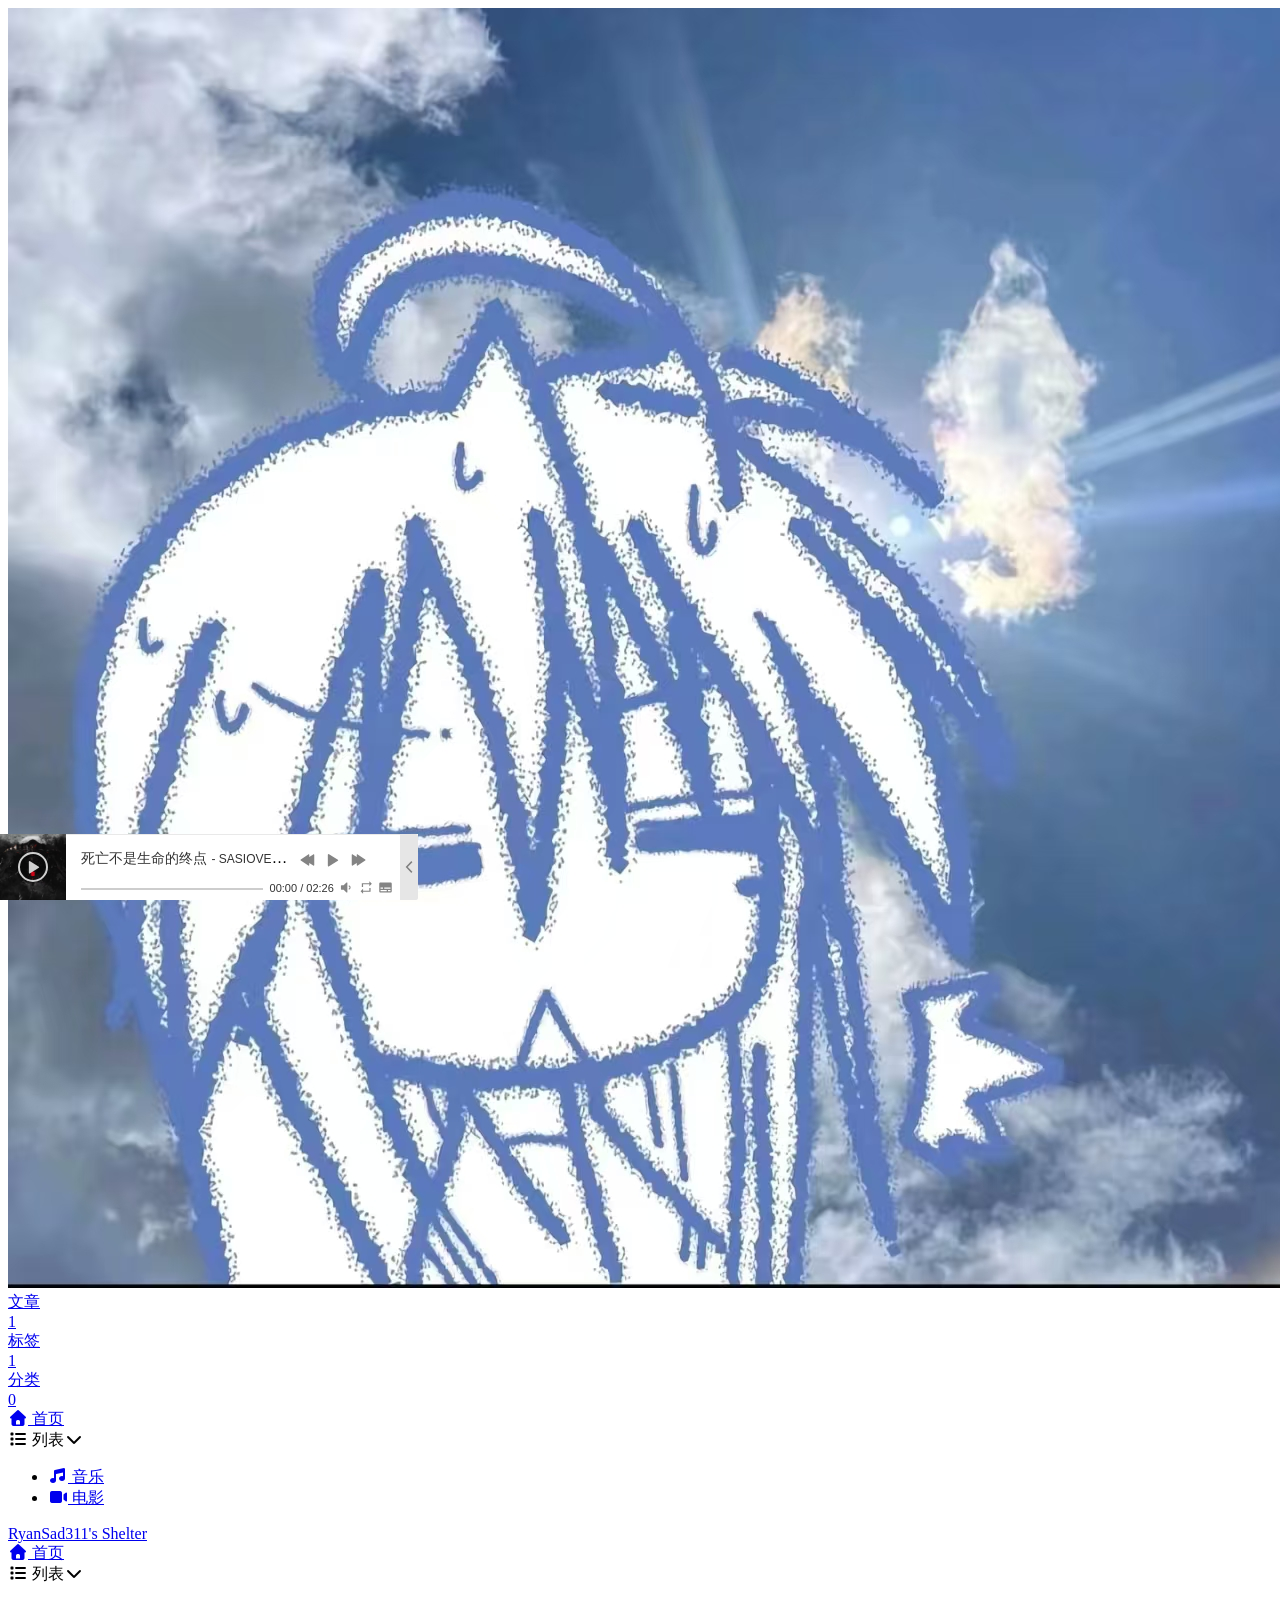
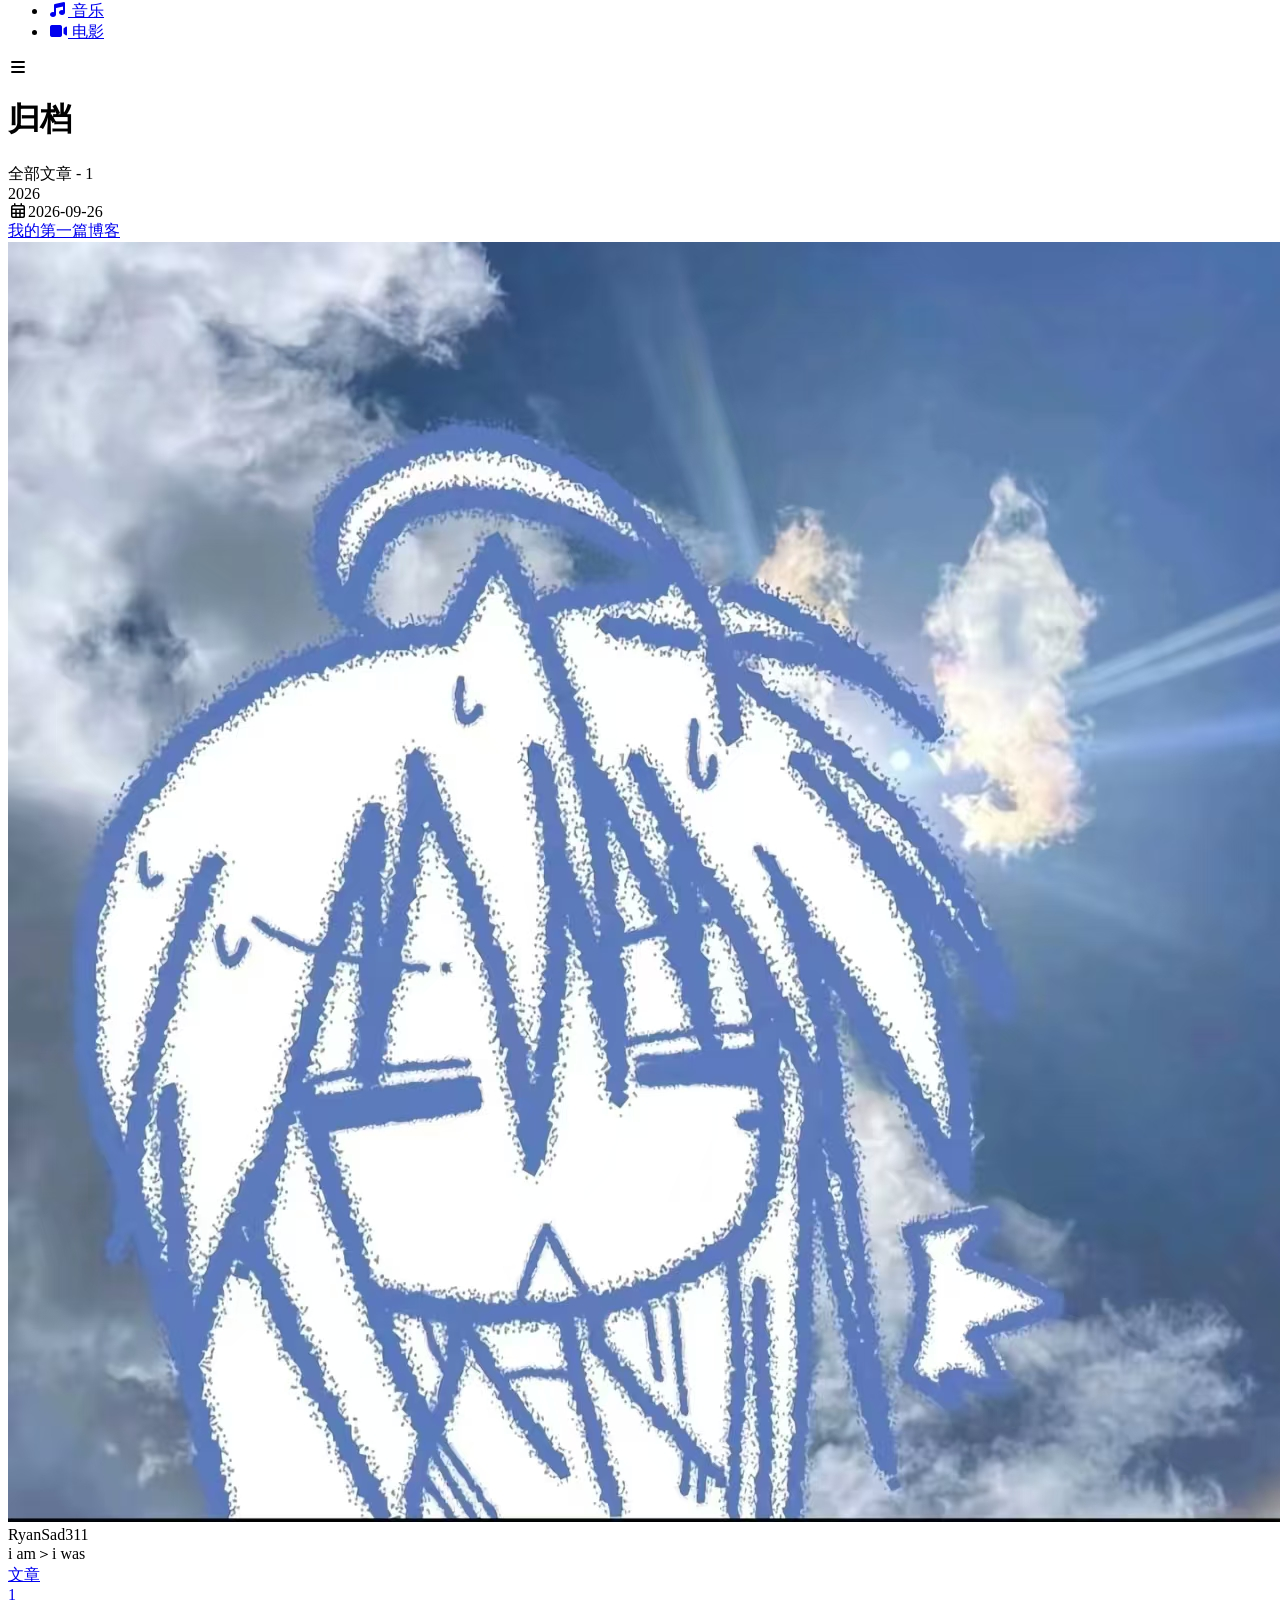
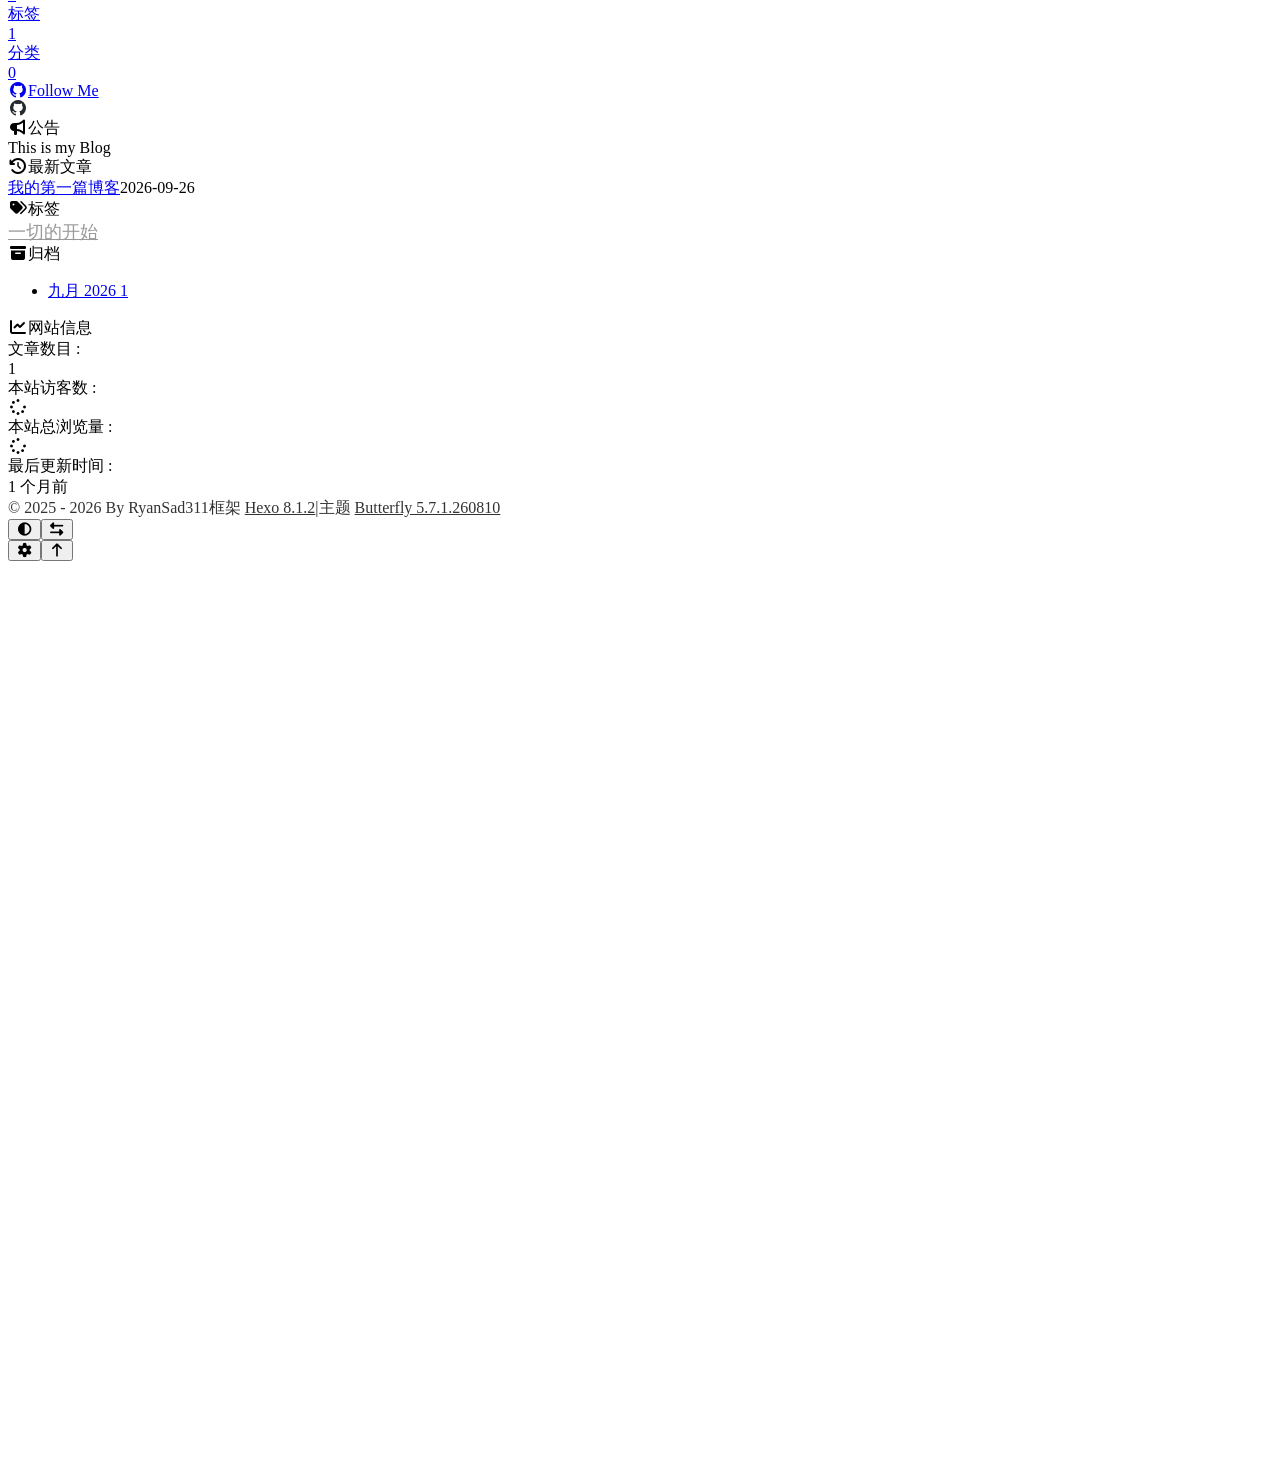
==== archives/index.html @ 8b18121a "Site updated: 2026-10-17 20:45:07" ====
<!DOCTYPE html><html lang="zh-CN" data-theme="light"><head><meta charset="UTF-8"><meta http-equiv="X-UA-Compatible" content="IE=edge"><meta name="viewport" content="width=device-width, initial-scale=1.0,viewport-fit=cover"><title>归档 | RyanSad311's Shelter</title><meta name="author" content="RyanSad311"><meta name="copyright" content="RyanSad311"><meta name="format-detection" content="telephone=no"><meta name="theme-color" content="#ffffff"><meta name="description" content="i am＞i was">
<meta property="og:type" content="website">
<meta property="og:title" content="归档">
<meta property="og:url" content="https://ryansad311.github.io/archives/index.html">
<meta property="og:site_name" content="RyanSad311&#39;s Shelter">
<meta property="og:description" content="i am＞i was">
<meta property="og:locale" content="zh_CN">
<meta property="og:image" content="https://ryansad311.github.io/img/avatar1.jpg">
<meta property="article:author" content="RyanSad311">
<meta name="twitter:card" content="summary">
<meta name="twitter:image" content="https://ryansad311.github.io/img/avatar1.jpg"><script type="application/ld+json"></script><link rel="shortcut icon" href="/img/favicon.png"><link rel="canonical" href="https://ryansad311.github.io/archives/index.html"><link rel="preconnect" href="//cdn.jsdelivr.net"/><link rel="preconnect" href="//busuanzi.ibruce.info"/><link rel="stylesheet" href="/css/index.css?v=5.7.1.260810"><link rel="stylesheet" href="/fontawesome/css/all.min.css"><script>
    (() => {
      
    const saveToLocal = {
      set: (key, value, ttl) => {
        try {
          const data = { value }

          if (ttl != null) {
            data.expiry = Date.now() + ttl * 86400000
          }

          localStorage.setItem(key, JSON.stringify(data))
        } catch (e) {
          console.error(e)
        }
      },
      get: key => {
        const itemStr = localStorage.getItem(key)
        if (!itemStr) return

        try {
          const data = JSON.parse(itemStr)

          if (data.expiry && Date.now() > data.expiry) {
            localStorage.removeItem(key)
            return
          }

          return data.value
        } catch {
          localStorage.removeItem(key)
        }
      }
    }

    const scriptCache = new Map()
    const cssCache = new Map()
    window.btf = {
      saveToLocal,
      getScript: (url, attr = {}) => {
        if (scriptCache.has(url)) {
          return scriptCache.get(url)
        }

        const promise = new Promise((resolve, reject) => {
          const script = document.createElement('script')

          script.src = url
          script.async = true

          for (const key in attr) {
            script.setAttribute(key, attr[key])
          }

          script.onload = resolve
          script.onerror = reject

          document.head.appendChild(script)
        })

        scriptCache.set(url, promise)

        return promise
      },
      getCSS: (url, id) => {
        if (cssCache.has(url)) {
          return cssCache.get(url)
        }

        const promise = new Promise((resolve, reject) => {
          const link = document.createElement('link')

          link.rel = 'stylesheet'
          link.href = url

          if (id) {
            link.id = id
          }

          link.onload = resolve
          link.onerror = reject

          document.head.appendChild(link)
        })

        cssCache.set(url, promise)

        return promise
      },
      addGlobalFn: (key, fn, name = false, parent = window) => {
        if (!false && key.startsWith('pjax')) return
        const globalFn = parent.globalFn || {}
        globalFn[key] = globalFn[key] || {}
        globalFn[key][name || Object.keys(globalFn[key]).length] = fn
        parent.globalFn = globalFn
      }
    }
  
      
      const metaThemeColor = document.querySelector('meta[name="theme-color"]')
      const activateDarkMode = () => {
        document.documentElement.dataset.theme = 'dark'
        if (metaThemeColor !== null) {
          metaThemeColor.setAttribute('content', '#0d0d0d')
        }
      }
      const activateLightMode = () => {
        document.documentElement.dataset.theme = 'light'
        if (metaThemeColor !== null) {
          metaThemeColor.setAttribute('content', '#ffffff')
        }
      }

      btf.activateDarkMode = activateDarkMode
      btf.activateLightMode = activateLightMode

      const theme = saveToLocal.get('theme')
    
          theme === 'dark' ? activateDarkMode() : theme === 'light' ? activateLightMode() : null
        
      
      const asideStatus = saveToLocal.get('aside-status')
      if (asideStatus !== undefined) {
        document.documentElement.classList.toggle('hide-aside', asideStatus === 'hide')
      }
    
      
    const detectApple = () => {
      if (/iPad|iPhone|iPod|Macintosh/.test(navigator.userAgent)) {
        document.documentElement.classList.add('apple')
      }
    }
    detectApple()
  
    })()
  </script><script>const GLOBAL_CONFIG = {
  root: '/',
  algolia: undefined,
  localSearch: undefined,
  translate: undefined,
  highlight: {"plugin":"highlight.js","highlightCopy":true,"highlightLang":true,"highlightHeightLimit":false,"highlightFullpage":false,"highlightMacStyle":false},
  copy: {
    success: '复制成功',
    error: '复制失败',
    noSupport: '浏览器不支持'
  },
  relativeDate: {
    homepage: false,
    post: false
  },
  runtime: '',
  dateSuffix: {
    just: '刚刚',
    min: '分钟前',
    hour: '小时前',
    day: '天前',
    month: '个月前'
  },
  copyright: undefined,
  lightbox: 'null',
  Snackbar: undefined,
  infinitegrid: {
    js: 'https://cdn.jsdelivr.net/npm/@egjs/infinitegrid@4.13.0/dist/infinitegrid.min.js',
    buttonText: '加载更多'
  },
  isPhotoFigcaption: false,
  islazyloadPlugin: false,
  isAnchor: false,
  percent: {
    toc: true,
    rightside: false,
  },
  autoDarkmode: false
}</script><script id="config-diff">var GLOBAL_CONFIG_SITE = {
  title: '归档',
  isHighlightShrink: false,
  isToc: false,
  pageType: 'archive'
}</script><link rel="stylesheet" href="/css/custom.css"><meta name="generator" content="Hexo 8.1.2"><link rel="alternate" href="/atom.xml" title="RyanSad311's Shelter" type="application/atom+xml">
</head><body><div class="bg-animation" id="web_bg" style="background-image: url(/img/bg1.jpg);"></div><div id="sidebar"><div id="menu-mask"></div><div id="sidebar-menus"><div class="avatar-img text-center"><img src="/img/avatar1.jpg" onerror="this.onerror=null;this.src='/img/friend_404.gif'" alt="avatar"/></div><div class="site-data text-center"><a href="/archives/"><div class="headline">文章</div><div class="length-num">1</div></a><a href="/tags/"><div class="headline">标签</div><div class="length-num">1</div></a><a href="/categories/"><div class="headline">分类</div><div class="length-num">0</div></a></div><div class="menus_items"><div class="menus_item"><a class="site-page" href="/"><i class="fa-fw fas fa-home"></i><span> 首页</span></a></div><div class="menus_item"><span class="site-page group"><i class="fa-fw fas fa-list"></i><span> 列表</span><i class="fas fa-chevron-down"></i></span><ul class="menus_item_child"><li><a class="site-page child" href="/music/"><i class="fa-fw fas fa-music"></i><span> 音乐</span></a></li><li><a class="site-page child" href="/movies/"><i class="fa-fw fas fa-video"></i><span> 电影</span></a></li></ul></div></div></div></div><div class="page" id="body-wrap"><header class="not-home-page" id="page-header"><nav id="nav"><span id="blog-info"><a class="nav-site-title" href="/"><span class="site-name">RyanSad311's Shelter</span></a></span><div id="menus"><div class="menus_items"><div class="menus_item"><a class="site-page" href="/"><i class="fa-fw fas fa-home"></i><span> 首页</span></a></div><div class="menus_item"><span class="site-page group"><i class="fa-fw fas fa-list"></i><span> 列表</span><i class="fas fa-chevron-down"></i></span><ul class="menus_item_child"><li><a class="site-page child" href="/music/"><i class="fa-fw fas fa-music"></i><span> 音乐</span></a></li><li><a class="site-page child" href="/movies/"><i class="fa-fw fas fa-video"></i><span> 电影</span></a></li></ul></div></div><div id="toggle-menu"><span class="site-page"><i class="fas fa-bars fa-fw"></i></span></div></div></nav><div id="page-site-info"><h1 id="site-title">归档</h1></div></header><main class="layout" id="content-inner"><div id="archive"><div class="article-sort-title">全部文章 - 1</div><div class="article-sort"><div class="article-sort-item year">2026</div><div class="article-sort-item no-article-cover"><div class="article-sort-item-info"><div class="article-sort-item-time"><i class="far fa-calendar-alt"></i><time class="post-meta-date-created" datetime="2026-09-26T09:02:20.000Z" title="发表于 2026-09-26 17:02:20">2026-09-26</time></div><a class="article-sort-item-title" href="/2026/09/26/%E6%88%91%E7%9A%84%E7%AC%AC%E4%B8%80%E7%AF%87%E5%8D%9A%E5%AE%A2/" title="我的第一篇博客">我的第一篇博客</a></div></div></div></div><div class="aside-content" id="aside-content"><div class="card-widget card-info text-center"><div class="avatar-img"><img src="/img/avatar1.jpg" onerror="this.onerror=null;this.src='/img/friend_404.gif'" alt="avatar"/></div><div class="author-info-name">RyanSad311</div><div class="author-info-description">i am＞i was</div><div class="site-data"><a href="/archives/"><div class="headline">文章</div><div class="length-num">1</div></a><a href="/tags/"><div class="headline">标签</div><div class="length-num">1</div></a><a href="/categories/"><div class="headline">分类</div><div class="length-num">0</div></a></div><a id="card-info-btn" target="_blank" rel="noopener" href="https://github.com/RyanSad311"><i class="fab fa-github"></i><span>Follow Me</span></a><div class="card-info-social-icons"><a class="social-icon" href="https://github.com/RyanSad311" target="_blank" title="Github"><i class="fab fa-github" style="color: #24292e;"></i></a></div></div><div class="card-widget card-announcement"><div class="item-headline"><i class="fas fa-bullhorn fa-shake"></i><span>公告</span></div><div class="announcement_content">This is my Blog</div></div><div class="sticky_layout"><div class="card-widget card-recent-post"><div class="item-headline"><i class="fas fa-history"></i><span>最新文章</span></div><div class="aside-list"><div class="aside-list-item no-cover"><div class="content"><a class="title" href="/2026/09/26/%E6%88%91%E7%9A%84%E7%AC%AC%E4%B8%80%E7%AF%87%E5%8D%9A%E5%AE%A2/" title="我的第一篇博客">我的第一篇博客</a><time datetime="2026-09-26T09:02:20.000Z" title="发表于 2026-09-26 17:02:20">2026-09-26</time></div></div></div></div><div class="card-widget card-tags"><div class="item-headline"><i class="fas fa-tags"></i><span>标签</span></div><div class="card-tag-cloud"><a href="/tags/%E4%B8%80%E5%88%87%E7%9A%84%E5%BC%80%E5%A7%8B/" style="font-size: 1.1em; color: #999">一切的开始</a></div></div><div class="card-widget card-archives">
    <div class="item-headline"><i class="fas fa-archive"></i><span>归档</span></div>
  
    <ul class="card-archive-list">
      
        <li class="card-archive-list-item">
          <a class="card-archive-list-link" href="/archives/2026/09/">
            <span class="card-archive-list-date">
              九月 2026
            </span>
            <span class="card-archive-list-count">1</span>
          </a>
        </li>
      
    </ul>
  </div><div class="card-widget card-webinfo"><div class="item-headline"><i class="fas fa-chart-line"></i><span>网站信息</span></div><div class="webinfo"><div class="webinfo-item"><div class="item-name">文章数目 :</div><div class="item-count">1</div></div><div class="webinfo-item"><div class="item-name">本站访客数 :</div><div class="item-count" id="busuanzi_value_site_uv"><i class="fa-solid fa-spinner fa-spin"></i></div></div><div class="webinfo-item"><div class="item-name">本站总浏览量 :</div><div class="item-count" id="busuanzi_value_site_pv"><i class="fa-solid fa-spinner fa-spin"></i></div></div><div class="webinfo-item"><div class="item-name">最后更新时间 :</div><div class="item-count" id="last-push-date" data-lastPushDate="2026-10-17T12:45:07.279Z"><i class="fa-solid fa-spinner fa-spin"></i></div></div></div></div></div></div></main><footer id="footer"><div class="footer-other"><div class="footer-copyright"><span class="copyright">&copy;&nbsp;2025 - 2026 By RyanSad311</span><span class="framework-info"><span>框架 </span><a target="_blank" rel="noopener" href="https://hexo.io">Hexo 8.1.2</a><span class="footer-separator">|</span><span>主题 </span><a target="_blank" rel="noopener" href="https://github.com/jerryc127/hexo-theme-butterfly">Butterfly 5.7.1.260810</a></span></div></div></footer></div><div id="rightside"><div id="rightside-config-hide"><button id="darkmode" type="button" title="日间和夜间模式切换"><i class="fas fa-adjust"></i></button><button id="hide-aside-btn" type="button" title="单栏和双栏切换"><i class="fas fa-arrows-alt-h"></i></button></div><div id="rightside-config-show"><button id="rightside-config" type="button" title="设置"><i class="fas fa-cog fa-spin"></i></button><button id="go-up" type="button" title="回到顶部"><span class="scroll-percent"></span><i class="fas fa-arrow-up"></i></button></div></div><div><script src="/js/utils.js?v=5.7.1.260810"></script><script src="/js/main.js?v=5.7.1.260810"></script><div class="js-pjax"></div><link rel="stylesheet" href="/js/APlayer.min.css"><script src="/js/APlayer.min.js"></script><div id="my-aplayer" class="aplayer"></div><script src="/js/music.js"></script><canvas class="fireworks" mobile="false"></canvas><script src="/js/fireworks.min.js"></script><script async data-pjax src="//busuanzi.ibruce.info/busuanzi/2.3/busuanzi.pure.mini.js"></script></div></body></html>
---- css/custom.css ----
#web_bg {
    background-image: linear-gradient(to bottom, rgba(0, 0, 0, 0.6), rgba(0, 0, 0, 0));
}

#footer {
    background: #ffffff !important;
    background-image: none !important;
}

#footer, 
#footer * {
    color: #333333 !important;
}

#footer a:hover {
    color: #49b1f5 !important; 
}
.aplayer .aplayer-info .aplayer-music .aplayer-title,
.aplayer .aplayer-info .aplayer-music .aplayer-author,
.aplayer .aplayer-info .aplayer-controller .aplayer-time,
.aplayer .aplayer-info .aplayer-controller .aplayer-time .aplayer-icon {
    color: #333333 !important;
}

/* 固定播放器：确保曲目信息区完整可见 */
.aplayer.aplayer-fixed .aplayer-info {
    display: block !important;
    transform: none !important;
    -webkit-transform: none !important;
}
.aplayer.aplayer-fixed .aplayer-music {
    opacity: 1 !important;
}
.aplayer.aplayer-fixed .aplayer-title,
.aplayer.aplayer-fixed .aplayer-author {
    color: #333333 !important;
    opacity: 1 !important;
    display: inline !important;
}
---- js/APlayer.min.css ----
.aplayer{background:#fff;font-family:Arial,Helvetica,sans-serif;margin:5px;box-shadow:0 2px 2px 0 rgba(0,0,0,.07),0 1px 5px 0 rgba(0,0,0,.1);border-radius:2px;overflow:hidden;-webkit-user-select:none;-moz-user-select:none;-ms-user-select:none;user-select:none;line-height:normal;position:relative}.aplayer *{box-sizing:content-box}.aplayer svg{width:100%;height:100%}.aplayer svg circle,.aplayer svg path{fill:#fff}.aplayer.aplayer-withlist .aplayer-info{border-bottom:1px solid #e9e9e9}.aplayer.aplayer-withlist .aplayer-list{display:block}.aplayer.aplayer-withlist .aplayer-icon-order,.aplayer.aplayer-withlist .aplayer-info .aplayer-controller .aplayer-time .aplayer-icon.aplayer-icon-menu{display:inline}.aplayer.aplayer-withlrc .aplayer-pic{height:90px;width:90px}.aplayer.aplayer-withlrc .aplayer-info{margin-left:90px;height:90px;padding:10px 7px 0}.aplayer.aplayer-withlrc .aplayer-lrc{display:block}.aplayer.aplayer-narrow{width:66px}.aplayer.aplayer-narrow .aplayer-info,.aplayer.aplayer-narrow .aplayer-list{display:none}.aplayer.aplayer-narrow .aplayer-body,.aplayer.aplayer-narrow .aplayer-pic{height:66px;width:66px}.aplayer.aplayer-fixed{position:fixed;bottom:0;left:0;right:0;margin:0;z-index:99;overflow:visible;max-width:400px;box-shadow:none}.aplayer.aplayer-fixed .aplayer-list{margin-bottom:65px;border:1px solid #eee;border-bottom:none}.aplayer.aplayer-fixed .aplayer-body{position:fixed;bottom:0;left:0;right:0;margin:0;z-index:99;background:#fff;padding-right:18px;transition:all .3s ease;max-width:400px}.aplayer.aplayer-fixed .aplayer-lrc{display:block;position:fixed;bottom:10px;left:0;right:0;margin:0;z-index:98;pointer-events:none;text-shadow:-1px -1px 0 #fff}.aplayer.aplayer-fixed .aplayer-lrc:after,.aplayer.aplayer-fixed .aplayer-lrc:before{display:none}.aplayer.aplayer-fixed .aplayer-info{-webkit-transform:scaleX(1);transform:scaleX(1);-webkit-transform-origin:0 0;transform-origin:0 0;transition:all .3s ease;border-bottom:none;border-top:1px solid #e9e9e9}.aplayer.aplayer-fixed .aplayer-info .aplayer-music{width:calc(100% - 105px)}.aplayer.aplayer-fixed .aplayer-miniswitcher{display:block}.aplayer.aplayer-fixed.aplayer-narrow .aplayer-info{display:block;-webkit-transform:scaleX(0);transform:scaleX(0)}.aplayer.aplayer-fixed.aplayer-narrow .aplayer-body{width:66px!important}.aplayer.aplayer-fixed.aplayer-narrow .aplayer-miniswitcher .aplayer-icon{-webkit-transform:rotateY(0);transform:rotateY(0)}.aplayer.aplayer-fixed .aplayer-icon-back,.aplayer.aplayer-fixed .aplayer-icon-forward,.aplayer.aplayer-fixed .aplayer-icon-lrc,.aplayer.aplayer-fixed .aplayer-icon-play{display:inline-block}.aplayer.aplayer-fixed .aplayer-icon-back,.aplayer.aplayer-fixed .aplayer-icon-forward,.aplayer.aplayer-fixed .aplayer-icon-menu,.aplayer.aplayer-fixed .aplayer-icon-play{position:absolute;bottom:27px;width:20px;height:20px}.aplayer.aplayer-fixed .aplayer-icon-back{right:75px}.aplayer.aplayer-fixed .aplayer-icon-play{right:50px}.aplayer.aplayer-fixed .aplayer-icon-forward{right:25px}.aplayer.aplayer-fixed .aplayer-icon-menu{right:0}.aplayer.aplayer-arrow .aplayer-icon-loop,.aplayer.aplayer-arrow .aplayer-icon-order,.aplayer.aplayer-mobile .aplayer-icon-volume-down{display:none}.aplayer.aplayer-loading .aplayer-info .aplayer-controller .aplayer-loading-icon{display:block}.aplayer.aplayer-loading .aplayer-info .aplayer-controller .aplayer-bar-wrap .aplayer-bar .aplayer-played .aplayer-thumb{-webkit-transform:scale(1);transform:scale(1)}.aplayer .aplayer-body{position:relative}.aplayer .aplayer-icon{width:15px;height:15px;border:none;background-color:transparent;outline:none;cursor:pointer;opacity:.8;vertical-align:middle;padding:0;font-size:12px;margin:0;display:inline-block}.aplayer .aplayer-icon path{transition:all .2s ease-in-out}.aplayer .aplayer-icon-back,.aplayer .aplayer-icon-forward,.aplayer .aplayer-icon-lrc,.aplayer .aplayer-icon-order,.aplayer .aplayer-icon-play{display:none}.aplayer .aplayer-icon-lrc-inactivity svg{opacity:.4}.aplayer .aplayer-icon-forward{-webkit-transform:rotate(180deg);transform:rotate(180deg)}.aplayer .aplayer-lrc-content{display:none}.aplayer .aplayer-pic{position:relative;float:left;height:66px;width:66px;background-size:cover;background-position:50%;transition:all .3s ease;cursor:pointer}.aplayer .aplayer-pic:hover .aplayer-button{opacity:1}.aplayer .aplayer-pic .aplayer-button{position:absolute;border-radius:50%;opacity:.8;text-shadow:0 1px 1px rgba(0,0,0,.2);box-shadow:0 1px 1px rgba(0,0,0,.2);background:rgba(0,0,0,.2);transition:all .1s ease}.aplayer .aplayer-pic .aplayer-button path{fill:#fff}.aplayer .aplayer-pic .aplayer-hide{display:none}.aplayer .aplayer-pic .aplayer-play{width:26px;height:26px;border:2px solid #fff;bottom:50%;right:50%;margin:0 -15px -15px 0}.aplayer .aplayer-pic .aplayer-play svg{position:absolute;top:3px;left:4px;height:20px;width:20px}.aplayer .aplayer-pic .aplayer-pause{width:16px;height:16px;border:2px solid #fff;bottom:4px;right:4px}.aplayer .aplayer-pic .aplayer-pause svg{position:absolute;top:2px;left:2px;height:12px;width:12px}.aplayer .aplayer-info{margin-left:66px;padding:14px 7px 0 10px;height:66px;box-sizing:border-box}.aplayer .aplayer-info .aplayer-music{overflow:hidden;white-space:nowrap;text-overflow:ellipsis;margin:0 0 13px 5px;-webkit-user-select:text;-moz-user-select:text;-ms-user-select:text;user-select:text;cursor:default;padding-bottom:2px;height:20px}.aplayer .aplayer-info .aplayer-music .aplayer-title{font-size:14px}.aplayer .aplayer-info .aplayer-music .aplayer-author{font-size:12px;color:#666}.aplayer .aplayer-info .aplayer-controller{position:relative;display:flex}.aplayer .aplayer-info .aplayer-controller .aplayer-bar-wrap{margin:0 0 0 5px;padding:4px 0;cursor:pointer!important;flex:1}.aplayer .aplayer-info .aplayer-controller .aplayer-bar-wrap:hover .aplayer-bar .aplayer-played .aplayer-thumb{-webkit-transform:scale(1);transform:scale(1)}.aplayer .aplayer-info .aplayer-controller .aplayer-bar-wrap .aplayer-bar{position:relative;height:2px;width:100%;background:#cdcdcd}.aplayer .aplayer-info .aplayer-controller .aplayer-bar-wrap .aplayer-bar .aplayer-loaded{position:absolute;left:0;top:0;bottom:0;background:#aaa;height:2px;transition:all .5s ease}.aplayer .aplayer-info .aplayer-controller .aplayer-bar-wrap .aplayer-bar .aplayer-played{position:absolute;left:0;top:0;bottom:0;height:2px}.aplayer .aplayer-info .aplayer-controller .aplayer-bar-wrap .aplayer-bar .aplayer-played .aplayer-thumb{position:absolute;top:0;right:5px;margin-top:-4px;margin-right:-10px;height:10px;width:10px;border-radius:50%;cursor:pointer;transition:all .3s ease-in-out;-webkit-transform:scale(0);transform:scale(0)}.aplayer .aplayer-info .aplayer-controller .aplayer-time{position:relative;right:0;bottom:4px;height:17px;color:#999;font-size:11px;padding-left:7px}.aplayer .aplayer-info .aplayer-controller .aplayer-time .aplayer-time-inner{vertical-align:middle}.aplayer .aplayer-info .aplayer-controller .aplayer-time .aplayer-icon{cursor:pointer;transition:all .2s ease}.aplayer .aplayer-info .aplayer-controller .aplayer-time .aplayer-icon path{fill:#666}.aplayer .aplayer-info .aplayer-controller .aplayer-time .aplayer-icon.aplayer-icon-loop{margin-right:2px}.aplayer .aplayer-info .aplayer-controller .aplayer-time .aplayer-icon:hover path{fill:#000}.aplayer .aplayer-info .aplayer-controller .aplayer-time .aplayer-icon.aplayer-icon-menu,.aplayer .aplayer-info .aplayer-controller .aplayer-time.aplayer-time-narrow .aplayer-icon-menu,.aplayer .aplayer-info .aplayer-controller .aplayer-time.aplayer-time-narrow .aplayer-icon-mode{display:none}.aplayer .aplayer-info .aplayer-controller .aplayer-volume-wrap{position:relative;display:inline-block;margin-left:3px;cursor:pointer!important}.aplayer .aplayer-info .aplayer-controller .aplayer-volume-wrap:hover .aplayer-volume-bar-wrap{height:40px}.aplayer .aplayer-info .aplayer-controller .aplayer-volume-wrap .aplayer-volume-bar-wrap{position:absolute;bottom:15px;right:-3px;width:25px;height:0;z-index:99;overflow:hidden;transition:all .2s ease-in-out}.aplayer .aplayer-info .aplayer-controller .aplayer-volume-wrap .aplayer-volume-bar-wrap.aplayer-volume-bar-wrap-active{height:40px}.aplayer .aplayer-info .aplayer-controller .aplayer-volume-wrap .aplayer-volume-bar-wrap .aplayer-volume-bar{position:absolute;bottom:0;right:10px;width:5px;height:35px;background:#aaa;border-radius:2.5px;overflow:hidden}.aplayer .aplayer-info .aplayer-controller .aplayer-volume-wrap .aplayer-volume-bar-wrap .aplayer-volume-bar .aplayer-volume{position:absolute;bottom:0;right:0;width:5px;transition:all .1s ease}.aplayer .aplayer-info .aplayer-controller .aplayer-loading-icon{display:none}.aplayer .aplayer-info .aplayer-controller .aplayer-loading-icon svg{position:absolute;-webkit-animation:rotate 1s linear infinite;animation:rotate 1s linear infinite}.aplayer .aplayer-lrc{display:none;position:relative;height:30px;text-align:center;overflow:hidden;margin:-10px 0 7px}.aplayer .aplayer-lrc:before{top:0;height:10%;background:linear-gradient(180deg,#fff 0,hsla(0,0%,100%,0));filter:progid:DXImageTransform.Microsoft.gradient(startColorstr="#ffffff",endColorstr="#00ffffff",GradientType=0)}.aplayer .aplayer-lrc:after,.aplayer .aplayer-lrc:before{position:absolute;z-index:1;display:block;overflow:hidden;width:100%;content:" "}.aplayer .aplayer-lrc:after{bottom:0;height:33%;background:linear-gradient(180deg,hsla(0,0%,100%,0) 0,hsla(0,0%,100%,.8));filter:progid:DXImageTransform.Microsoft.gradient(startColorstr="#00ffffff",endColorstr="#ccffffff",GradientType=0)}.aplayer .aplayer-lrc p{font-size:12px;color:#666;line-height:16px!important;height:16px!important;padding:0!important;margin:0!important;transition:all .5s ease-out;opacity:.4;overflow:hidden}.aplayer .aplayer-lrc p.aplayer-lrc-current{opacity:1;overflow:visible;height:auto!important;min-height:16px}.aplayer .aplayer-lrc.aplayer-lrc-hide{display:none}.aplayer .aplayer-lrc .aplayer-lrc-contents{width:100%;transition:all .5s ease-out;-webkit-user-select:text;-moz-user-select:text;-ms-user-select:text;user-select:text;cursor:default}.aplayer .aplayer-list{overflow:auto;transition:all .5s ease;will-change:height;display:none;overflow:hidden}.aplayer .aplayer-list.aplayer-list-hide{max-height:0!important}.aplayer .aplayer-list ol{list-style-type:none;margin:0;padding:0;overflow-y:auto}.aplayer .aplayer-list ol::-webkit-scrollbar{width:5px}.aplayer .aplayer-list ol::-webkit-scrollbar-thumb{border-radius:3px;background-color:#eee}.aplayer .aplayer-list ol::-webkit-scrollbar-thumb:hover{background-color:#ccc}.aplayer .aplayer-list ol li{position:relative;height:32px;line-height:32px;padding:0 15px;font-size:12px;border-top:1px solid #e9e9e9;cursor:pointer;transition:all .2s ease;overflow:hidden;margin:0}.aplayer .aplayer-list ol li:first-child{border-top:none}.aplayer .aplayer-list ol li:hover{background:#efefef}.aplayer .aplayer-list ol li.aplayer-list-light{background:#e9e9e9}.aplayer .aplayer-list ol li.aplayer-list-light .aplayer-list-cur{display:inline-block}.aplayer .aplayer-list ol li .aplayer-list-cur{display:none;width:3px;height:22px;position:absolute;left:0;top:5px;cursor:pointer}.aplayer .aplayer-list ol li .aplayer-list-index{color:#666;margin-right:12px;cursor:pointer}.aplayer .aplayer-list ol li .aplayer-list-author{color:#666;float:right;cursor:pointer}.aplayer .aplayer-notice{opacity:0;position:absolute;top:50%;left:50%;-webkit-transform:translate(-50%,-50%);transform:translate(-50%,-50%);font-size:12px;border-radius:4px;padding:5px 10px;transition:all .3s ease-in-out;overflow:hidden;color:#fff;pointer-events:none;background-color:#f4f4f5;color:#909399}.aplayer .aplayer-miniswitcher{display:none;position:absolute;top:0;right:0;bottom:0;height:100%;background:#e6e6e6;width:18px;border-radius:0 2px 2px 0}.aplayer .aplayer-miniswitcher .aplayer-icon{height:100%;width:100%;-webkit-transform:rotateY(180deg);transform:rotateY(180deg);transition:all .3s ease}.aplayer .aplayer-miniswitcher .aplayer-icon path{fill:#666}.aplayer .aplayer-miniswitcher .aplayer-icon:hover path{fill:#000}@-webkit-keyframes aplayer-roll{0%{left:0}to{left:-100%}}@keyframes aplayer-roll{0%{left:0}to{left:-100%}}@-webkit-keyframes rotate{0%{-webkit-transform:rotate(0);transform:rotate(0)}to{-webkit-transform:rotate(1turn);transform:rotate(1turn)}}@keyframes rotate{0%{-webkit-transform:rotate(0);transform:rotate(0)}to{-webkit-transform:rotate(1turn);transform:rotate(1turn)}}

/*# sourceMappingURL=APlayer.min.css.map*/
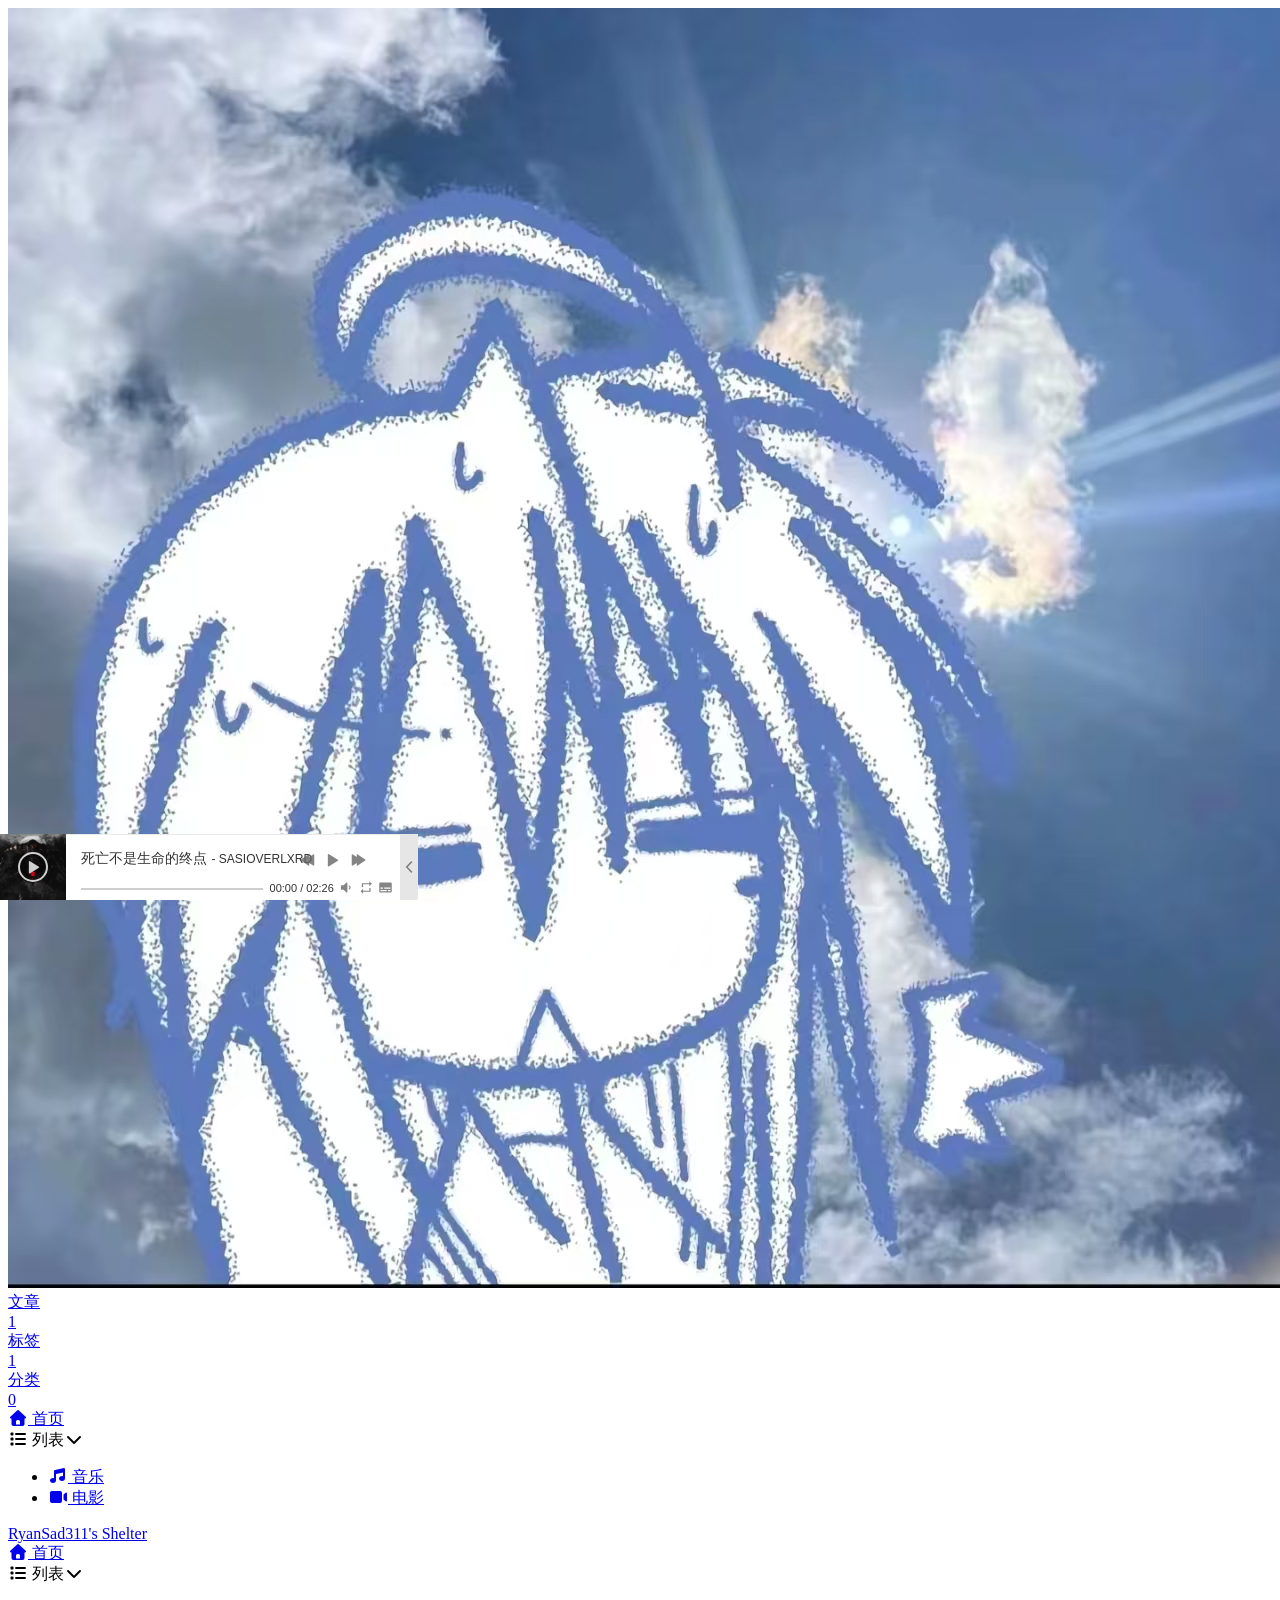
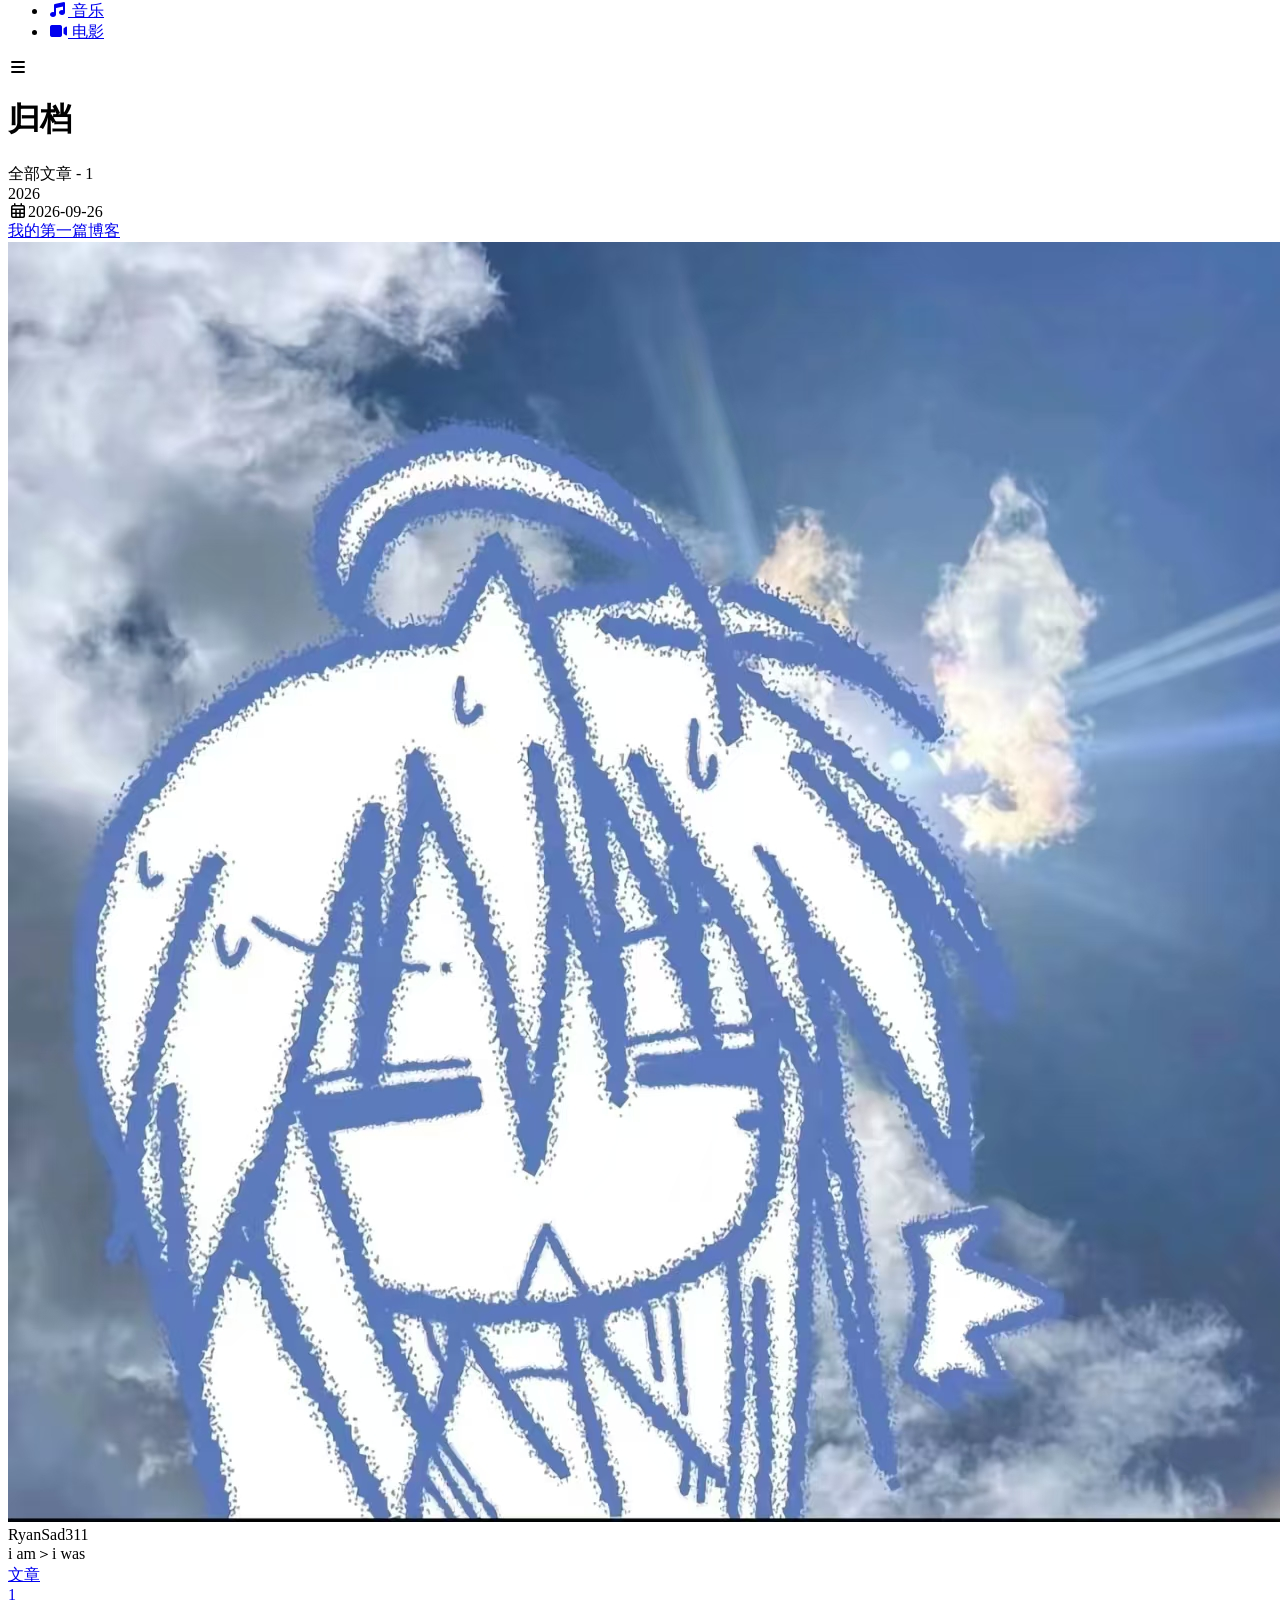
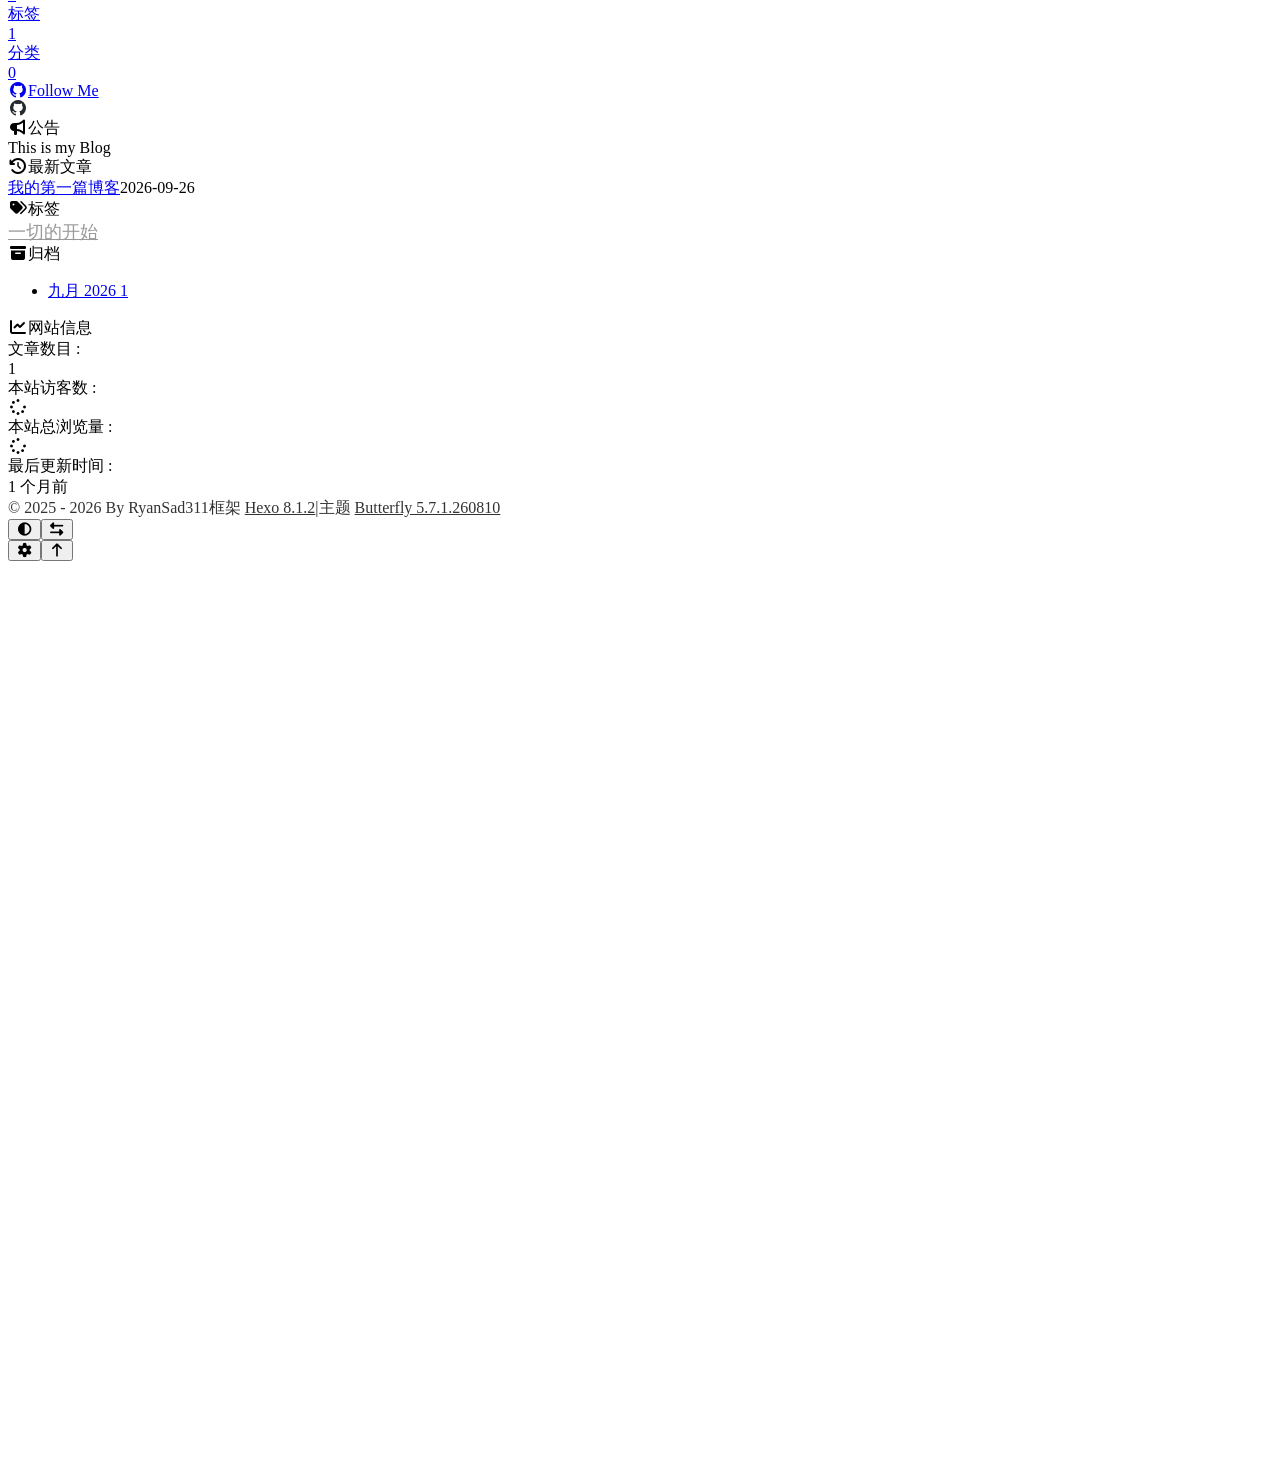
==== commit 3f72e091: "Site updated: 2026-10-17 21:45:01" ====
--- a/archives/index.html
+++ b/archives/index.html
@@ -203,4 +203,4 @@
         </li>
       
     </ul>
-  </div><div class="card-widget card-webinfo"><div class="item-headline"><i class="fas fa-chart-line"></i><span>网站信息</span></div><div class="webinfo"><div class="webinfo-item"><div class="item-name">文章数目 :</div><div class="item-count">1</div></div><div class="webinfo-item"><div class="item-name">本站访客数 :</div><div class="item-count" id="busuanzi_value_site_uv"><i class="fa-solid fa-spinner fa-spin"></i></div></div><div class="webinfo-item"><div class="item-name">本站总浏览量 :</div><div class="item-count" id="busuanzi_value_site_pv"><i class="fa-solid fa-spinner fa-spin"></i></div></div><div class="webinfo-item"><div class="item-name">最后更新时间 :</div><div class="item-count" id="last-push-date" data-lastPushDate="2026-10-17T12:45:07.279Z"><i class="fa-solid fa-spinner fa-spin"></i></div></div></div></div></div></div></main><footer id="footer"><div class="footer-other"><div class="footer-copyright"><span class="copyright">&copy;&nbsp;2025 - 2026 By RyanSad311</span><span class="framework-info"><span>框架 </span><a target="_blank" rel="noopener" href="https://hexo.io">Hexo 8.1.2</a><span class="footer-separator">|</span><span>主题 </span><a target="_blank" rel="noopener" href="https://github.com/jerryc127/hexo-theme-butterfly">Butterfly 5.7.1.260810</a></span></div></div></footer></div><div id="rightside"><div id="rightside-config-hide"><button id="darkmode" type="button" title="日间和夜间模式切换"><i class="fas fa-adjust"></i></button><button id="hide-aside-btn" type="button" title="单栏和双栏切换"><i class="fas fa-arrows-alt-h"></i></button></div><div id="rightside-config-show"><button id="rightside-config" type="button" title="设置"><i class="fas fa-cog fa-spin"></i></button><button id="go-up" type="button" title="回到顶部"><span class="scroll-percent"></span><i class="fas fa-arrow-up"></i></button></div></div><div><script src="/js/utils.js?v=5.7.1.260810"></script><script src="/js/main.js?v=5.7.1.260810"></script><div class="js-pjax"></div><link rel="stylesheet" href="/js/APlayer.min.css"><script src="/js/APlayer.min.js"></script><div id="my-aplayer" class="aplayer"></div><script src="/js/music.js"></script><canvas class="fireworks" mobile="false"></canvas><script src="/js/fireworks.min.js"></script><script async data-pjax src="//busuanzi.ibruce.info/busuanzi/2.3/busuanzi.pure.mini.js"></script></div></body></html>+  </div><div class="card-widget card-webinfo"><div class="item-headline"><i class="fas fa-chart-line"></i><span>网站信息</span></div><div class="webinfo"><div class="webinfo-item"><div class="item-name">文章数目 :</div><div class="item-count">1</div></div><div class="webinfo-item"><div class="item-name">本站访客数 :</div><div class="item-count" id="busuanzi_value_site_uv"><i class="fa-solid fa-spinner fa-spin"></i></div></div><div class="webinfo-item"><div class="item-name">本站总浏览量 :</div><div class="item-count" id="busuanzi_value_site_pv"><i class="fa-solid fa-spinner fa-spin"></i></div></div><div class="webinfo-item"><div class="item-name">最后更新时间 :</div><div class="item-count" id="last-push-date" data-lastPushDate="2026-10-17T13:45:00.703Z"><i class="fa-solid fa-spinner fa-spin"></i></div></div></div></div></div></div></main><footer id="footer"><div class="footer-other"><div class="footer-copyright"><span class="copyright">&copy;&nbsp;2025 - 2026 By RyanSad311</span><span class="framework-info"><span>框架 </span><a target="_blank" rel="noopener" href="https://hexo.io">Hexo 8.1.2</a><span class="footer-separator">|</span><span>主题 </span><a target="_blank" rel="noopener" href="https://github.com/jerryc127/hexo-theme-butterfly">Butterfly 5.7.1.260810</a></span></div></div></footer></div><div id="rightside"><div id="rightside-config-hide"><button id="darkmode" type="button" title="日间和夜间模式切换"><i class="fas fa-adjust"></i></button><button id="hide-aside-btn" type="button" title="单栏和双栏切换"><i class="fas fa-arrows-alt-h"></i></button></div><div id="rightside-config-show"><button id="rightside-config" type="button" title="设置"><i class="fas fa-cog fa-spin"></i></button><button id="go-up" type="button" title="回到顶部"><span class="scroll-percent"></span><i class="fas fa-arrow-up"></i></button></div></div><div><script src="/js/utils.js?v=5.7.1.260810"></script><script src="/js/main.js?v=5.7.1.260810"></script><div class="js-pjax"></div><link rel="stylesheet" href="/js/APlayer.min.css"><script src="/js/APlayer.min.js"></script><div id="my-aplayer" class="aplayer"></div><script src="/js/music.js"></script><canvas class="fireworks" mobile="false"></canvas><script src="/js/fireworks.min.js"></script><script async data-pjax src="//busuanzi.ibruce.info/busuanzi/2.3/busuanzi.pure.mini.js"></script></div></body></html>
--- a/css/custom.css
+++ b/css/custom.css
@@ -38,3 +38,32 @@
     display: inline !important;
 }
 
+/* 兜底：压过暗色模式与外部继承 */
+.aplayer,
+.aplayer-body,
+.aplayer-info {
+    background: #ffffff !important;
+    color: #333333 !important;
+    opacity: 1 !important;
+    visibility: visible !important;
+}
+.aplayer-info {
+    display: block !important;
+    transform: none !important;
+    -webkit-transform: none !important;
+}
+.aplayer-music {
+    width: auto !important;
+    opacity: 1 !important;
+    visibility: visible !important;
+}
+.aplayer-title,
+.aplayer-author,
+.aplayer-time,
+.aplayer-list {
+    color: #333333 !important;
+    opacity: 1 !important;
+    visibility: visible !important;
+}
+
+
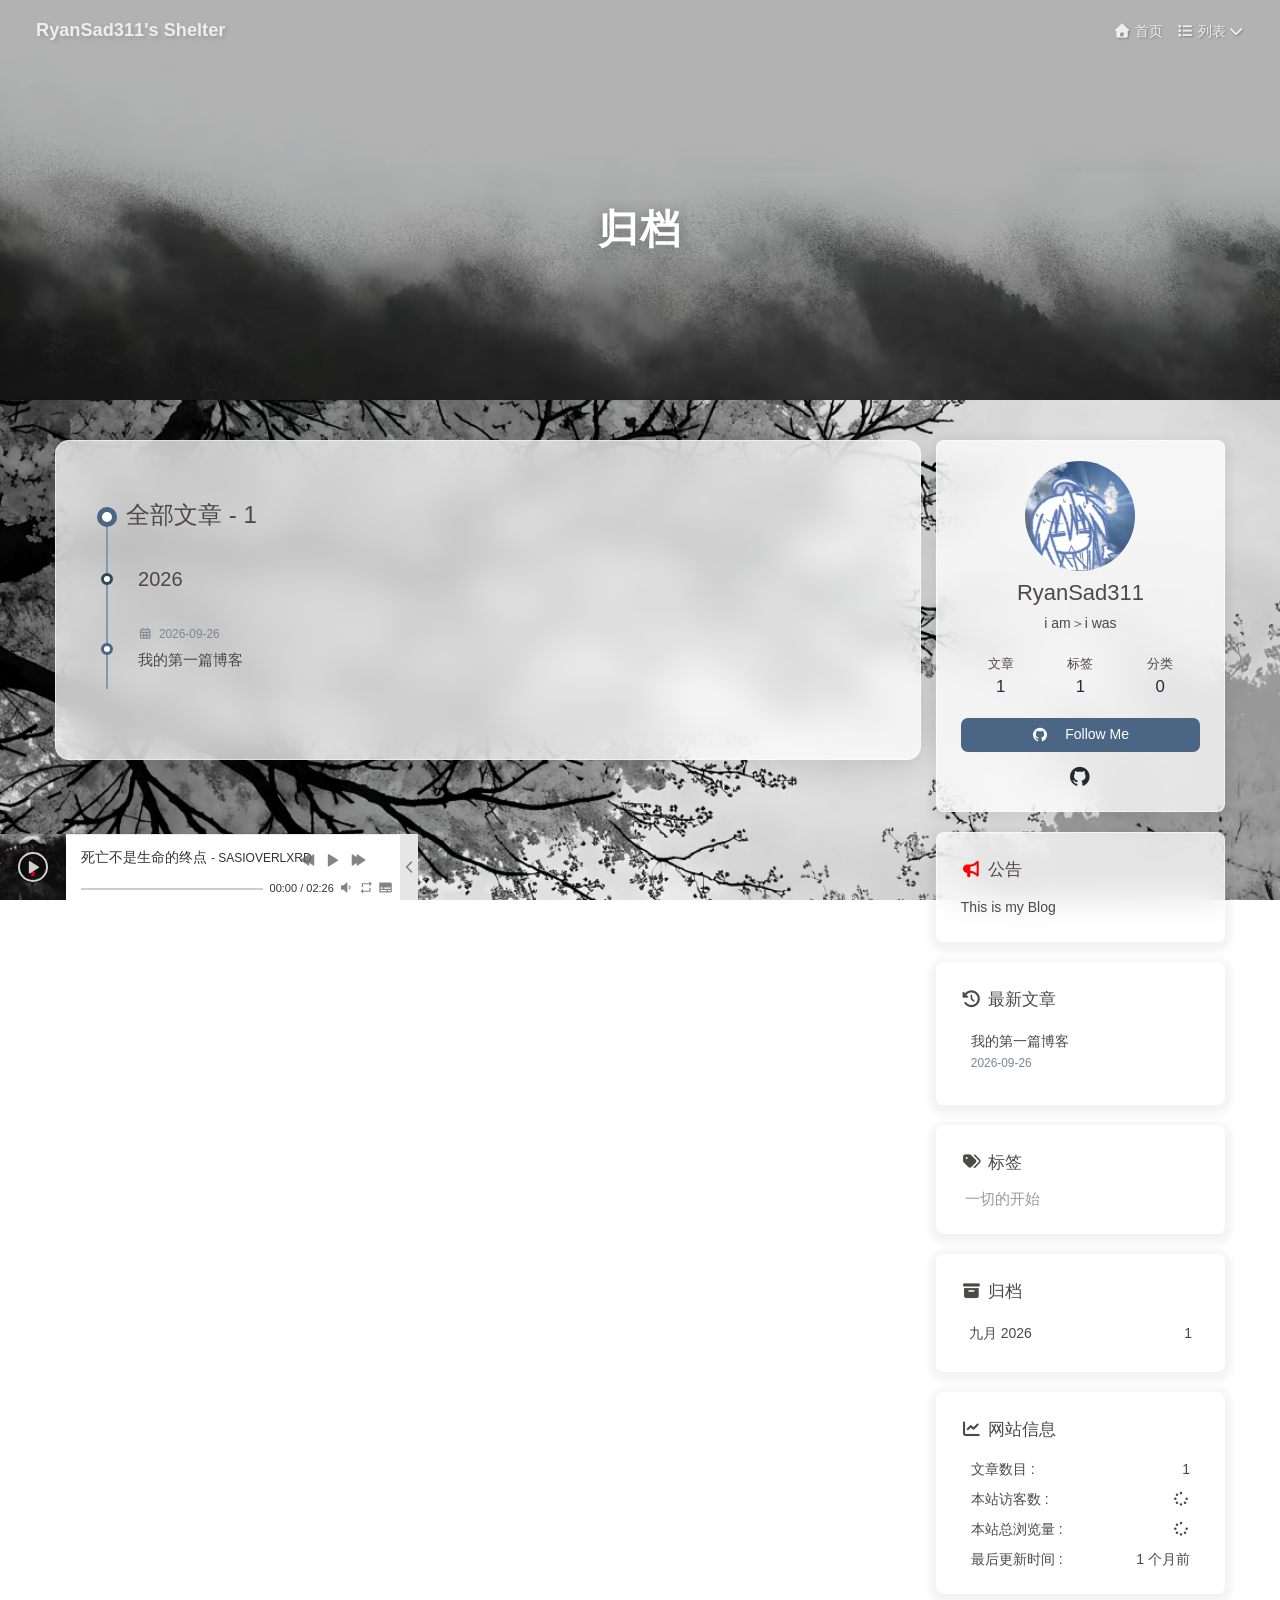
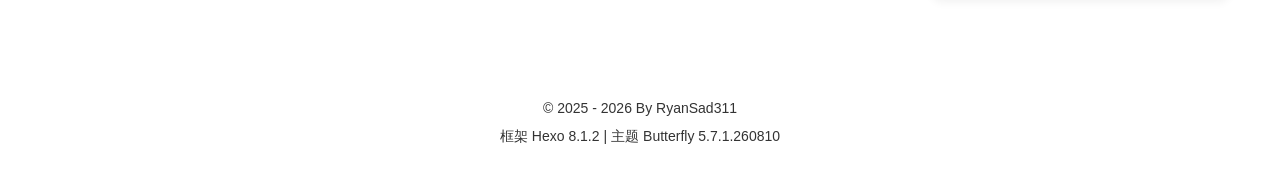
==== commit 6f83ffbe: "Site updated: 2026-10-18 12:59:04" ====
--- a/archives/index.html
+++ b/archives/index.html
@@ -1,4 +1,4 @@
-<!DOCTYPE html><html lang="zh-CN" data-theme="light"><head><meta charset="UTF-8"><meta http-equiv="X-UA-Compatible" content="IE=edge"><meta name="viewport" content="width=device-width, initial-scale=1.0,viewport-fit=cover"><title>归档 | RyanSad311's Shelter</title><meta name="author" content="RyanSad311"><meta name="copyright" content="RyanSad311"><meta name="format-detection" content="telephone=no"><meta name="theme-color" content="#ffffff"><meta name="description" content="i am＞i was">
+<!DOCTYPE html><html lang="zh-CN" data-theme="light"><head><meta charset="UTF-8"><meta http-equiv="X-UA-Compatible" content="IE=edge"><meta name="viewport" content="width=device-width, initial-scale=1.0,viewport-fit=cover"><title>归档 | RyanSad311's Shelter</title><meta name="author" content="RyanSad311"><meta name="copyright" content="RyanSad311"><meta name="format-detection" content="telephone=no"><meta name="theme-color" content="ffffff"><meta name="description" content="i am＞i was">
 <meta property="og:type" content="website">
 <meta property="og:title" content="归档">
 <meta property="og:url" content="https://ryansad311.github.io/archives/index.html">
@@ -118,7 +118,7 @@
       const activateLightMode = () => {
         document.documentElement.dataset.theme = 'light'
         if (metaThemeColor !== null) {
-          metaThemeColor.setAttribute('content', '#ffffff')
+          metaThemeColor.setAttribute('content', 'ffffff')
         }
       }
 
@@ -188,7 +188,7 @@
   isToc: false,
   pageType: 'archive'
 }</script><link rel="stylesheet" href="/css/custom.css"><meta name="generator" content="Hexo 8.1.2"><link rel="alternate" href="/atom.xml" title="RyanSad311's Shelter" type="application/atom+xml">
-</head><body><div class="bg-animation" id="web_bg" style="background-image: url(/img/bg1.jpg);"></div><div id="sidebar"><div id="menu-mask"></div><div id="sidebar-menus"><div class="avatar-img text-center"><img src="/img/avatar1.jpg" onerror="this.onerror=null;this.src='/img/friend_404.gif'" alt="avatar"/></div><div class="site-data text-center"><a href="/archives/"><div class="headline">文章</div><div class="length-num">1</div></a><a href="/tags/"><div class="headline">标签</div><div class="length-num">1</div></a><a href="/categories/"><div class="headline">分类</div><div class="length-num">0</div></a></div><div class="menus_items"><div class="menus_item"><a class="site-page" href="/"><i class="fa-fw fas fa-home"></i><span> 首页</span></a></div><div class="menus_item"><span class="site-page group"><i class="fa-fw fas fa-list"></i><span> 列表</span><i class="fas fa-chevron-down"></i></span><ul class="menus_item_child"><li><a class="site-page child" href="/music/"><i class="fa-fw fas fa-music"></i><span> 音乐</span></a></li><li><a class="site-page child" href="/movies/"><i class="fa-fw fas fa-video"></i><span> 电影</span></a></li></ul></div></div></div></div><div class="page" id="body-wrap"><header class="not-home-page" id="page-header"><nav id="nav"><span id="blog-info"><a class="nav-site-title" href="/"><span class="site-name">RyanSad311's Shelter</span></a></span><div id="menus"><div class="menus_items"><div class="menus_item"><a class="site-page" href="/"><i class="fa-fw fas fa-home"></i><span> 首页</span></a></div><div class="menus_item"><span class="site-page group"><i class="fa-fw fas fa-list"></i><span> 列表</span><i class="fas fa-chevron-down"></i></span><ul class="menus_item_child"><li><a class="site-page child" href="/music/"><i class="fa-fw fas fa-music"></i><span> 音乐</span></a></li><li><a class="site-page child" href="/movies/"><i class="fa-fw fas fa-video"></i><span> 电影</span></a></li></ul></div></div><div id="toggle-menu"><span class="site-page"><i class="fas fa-bars fa-fw"></i></span></div></div></nav><div id="page-site-info"><h1 id="site-title">归档</h1></div></header><main class="layout" id="content-inner"><div id="archive"><div class="article-sort-title">全部文章 - 1</div><div class="article-sort"><div class="article-sort-item year">2026</div><div class="article-sort-item no-article-cover"><div class="article-sort-item-info"><div class="article-sort-item-time"><i class="far fa-calendar-alt"></i><time class="post-meta-date-created" datetime="2026-09-26T09:02:20.000Z" title="发表于 2026-09-26 17:02:20">2026-09-26</time></div><a class="article-sort-item-title" href="/2026/09/26/%E6%88%91%E7%9A%84%E7%AC%AC%E4%B8%80%E7%AF%87%E5%8D%9A%E5%AE%A2/" title="我的第一篇博客">我的第一篇博客</a></div></div></div></div><div class="aside-content" id="aside-content"><div class="card-widget card-info text-center"><div class="avatar-img"><img src="/img/avatar1.jpg" onerror="this.onerror=null;this.src='/img/friend_404.gif'" alt="avatar"/></div><div class="author-info-name">RyanSad311</div><div class="author-info-description">i am＞i was</div><div class="site-data"><a href="/archives/"><div class="headline">文章</div><div class="length-num">1</div></a><a href="/tags/"><div class="headline">标签</div><div class="length-num">1</div></a><a href="/categories/"><div class="headline">分类</div><div class="length-num">0</div></a></div><a id="card-info-btn" target="_blank" rel="noopener" href="https://github.com/RyanSad311"><i class="fab fa-github"></i><span>Follow Me</span></a><div class="card-info-social-icons"><a class="social-icon" href="https://github.com/RyanSad311" target="_blank" title="Github"><i class="fab fa-github" style="color: #24292e;"></i></a></div></div><div class="card-widget card-announcement"><div class="item-headline"><i class="fas fa-bullhorn fa-shake"></i><span>公告</span></div><div class="announcement_content">This is my Blog</div></div><div class="sticky_layout"><div class="card-widget card-recent-post"><div class="item-headline"><i class="fas fa-history"></i><span>最新文章</span></div><div class="aside-list"><div class="aside-list-item no-cover"><div class="content"><a class="title" href="/2026/09/26/%E6%88%91%E7%9A%84%E7%AC%AC%E4%B8%80%E7%AF%87%E5%8D%9A%E5%AE%A2/" title="我的第一篇博客">我的第一篇博客</a><time datetime="2026-09-26T09:02:20.000Z" title="发表于 2026-09-26 17:02:20">2026-09-26</time></div></div></div></div><div class="card-widget card-tags"><div class="item-headline"><i class="fas fa-tags"></i><span>标签</span></div><div class="card-tag-cloud"><a href="/tags/%E4%B8%80%E5%88%87%E7%9A%84%E5%BC%80%E5%A7%8B/" style="font-size: 1.1em; color: #999">一切的开始</a></div></div><div class="card-widget card-archives">
+</head><body><div class="bg-animation" id="web_bg" style="background-image: url(/img/bg1.jpg);"></div><div id="sidebar"><div id="menu-mask"></div><div id="sidebar-menus"><div class="avatar-img text-center"><img src="/img/avatar1.jpg" onerror="this.onerror=null;this.src='/img/friend_404.gif'" alt="avatar"/></div><div class="site-data text-center"><a href="/archives/"><div class="headline">文章</div><div class="length-num">1</div></a><a href="/tags/"><div class="headline">标签</div><div class="length-num">1</div></a><a href="/categories/"><div class="headline">分类</div><div class="length-num">0</div></a></div><div class="menus_items"><div class="menus_item"><a class="site-page" href="/"><i class="fa-fw fas fa-home"></i><span> 首页</span></a></div><div class="menus_item"><span class="site-page group"><i class="fa-fw fas fa-list"></i><span> 列表</span><i class="fas fa-chevron-down"></i></span><ul class="menus_item_child"><li><a class="site-page child" href="/music/"><i class="fa-fw fas fa-music"></i><span> 音乐</span></a></li><li><a class="site-page child" href="/movies/"><i class="fa-fw fas fa-video"></i><span> 电影</span></a></li></ul></div></div></div></div><div class="page" id="body-wrap"><header class="not-home-page" id="page-header" style="background-image: url(/img/index1.jpg);"><nav id="nav"><span id="blog-info"><a class="nav-site-title" href="/"><span class="site-name">RyanSad311's Shelter</span></a></span><div id="menus"><div class="menus_items"><div class="menus_item"><a class="site-page" href="/"><i class="fa-fw fas fa-home"></i><span> 首页</span></a></div><div class="menus_item"><span class="site-page group"><i class="fa-fw fas fa-list"></i><span> 列表</span><i class="fas fa-chevron-down"></i></span><ul class="menus_item_child"><li><a class="site-page child" href="/music/"><i class="fa-fw fas fa-music"></i><span> 音乐</span></a></li><li><a class="site-page child" href="/movies/"><i class="fa-fw fas fa-video"></i><span> 电影</span></a></li></ul></div></div><div id="toggle-menu"><span class="site-page"><i class="fas fa-bars fa-fw"></i></span></div></div></nav><div id="page-site-info"><h1 id="site-title">归档</h1></div></header><main class="layout" id="content-inner"><div id="archive"><div class="article-sort-title">全部文章 - 1</div><div class="article-sort"><div class="article-sort-item year">2026</div><div class="article-sort-item no-article-cover"><div class="article-sort-item-info"><div class="article-sort-item-time"><i class="far fa-calendar-alt"></i><time class="post-meta-date-created" datetime="2026-09-26T09:02:20.000Z" title="发表于 2026-09-26 17:02:20">2026-09-26</time></div><a class="article-sort-item-title" href="/2026/09/26/%E6%88%91%E7%9A%84%E7%AC%AC%E4%B8%80%E7%AF%87%E5%8D%9A%E5%AE%A2/" title="我的第一篇博客">我的第一篇博客</a></div></div></div></div><div class="aside-content" id="aside-content"><div class="card-widget card-info text-center"><div class="avatar-img"><img src="/img/avatar1.jpg" onerror="this.onerror=null;this.src='/img/friend_404.gif'" alt="avatar"/></div><div class="author-info-name">RyanSad311</div><div class="author-info-description">i am＞i was</div><div class="site-data"><a href="/archives/"><div class="headline">文章</div><div class="length-num">1</div></a><a href="/tags/"><div class="headline">标签</div><div class="length-num">1</div></a><a href="/categories/"><div class="headline">分类</div><div class="length-num">0</div></a></div><a id="card-info-btn" target="_blank" rel="noopener" href="https://github.com/RyanSad311"><i class="fab fa-github"></i><span>Follow Me</span></a><div class="card-info-social-icons"><a class="social-icon" href="https://github.com/RyanSad311" target="_blank" title="Github"><i class="fab fa-github" style="color: #24292e;"></i></a></div></div><div class="card-widget card-announcement"><div class="item-headline"><i class="fas fa-bullhorn fa-shake"></i><span>公告</span></div><div class="announcement_content">This is my Blog</div></div><div class="sticky_layout"><div class="card-widget card-recent-post"><div class="item-headline"><i class="fas fa-history"></i><span>最新文章</span></div><div class="aside-list"><div class="aside-list-item no-cover"><div class="content"><a class="title" href="/2026/09/26/%E6%88%91%E7%9A%84%E7%AC%AC%E4%B8%80%E7%AF%87%E5%8D%9A%E5%AE%A2/" title="我的第一篇博客">我的第一篇博客</a><time datetime="2026-09-26T09:02:20.000Z" title="发表于 2026-09-26 17:02:20">2026-09-26</time></div></div></div></div><div class="card-widget card-tags"><div class="item-headline"><i class="fas fa-tags"></i><span>标签</span></div><div class="card-tag-cloud"><a href="/tags/%E4%B8%80%E5%88%87%E7%9A%84%E5%BC%80%E5%A7%8B/" style="font-size: 1.1em; color: #999">一切的开始</a></div></div><div class="card-widget card-archives">
     <div class="item-headline"><i class="fas fa-archive"></i><span>归档</span></div>
   
     <ul class="card-archive-list">
@@ -203,4 +203,4 @@
         </li>
       
     </ul>
-  </div><div class="card-widget card-webinfo"><div class="item-headline"><i class="fas fa-chart-line"></i><span>网站信息</span></div><div class="webinfo"><div class="webinfo-item"><div class="item-name">文章数目 :</div><div class="item-count">1</div></div><div class="webinfo-item"><div class="item-name">本站访客数 :</div><div class="item-count" id="busuanzi_value_site_uv"><i class="fa-solid fa-spinner fa-spin"></i></div></div><div class="webinfo-item"><div class="item-name">本站总浏览量 :</div><div class="item-count" id="busuanzi_value_site_pv"><i class="fa-solid fa-spinner fa-spin"></i></div></div><div class="webinfo-item"><div class="item-name">最后更新时间 :</div><div class="item-count" id="last-push-date" data-lastPushDate="2026-10-17T13:45:00.703Z"><i class="fa-solid fa-spinner fa-spin"></i></div></div></div></div></div></div></main><footer id="footer"><div class="footer-other"><div class="footer-copyright"><span class="copyright">&copy;&nbsp;2025 - 2026 By RyanSad311</span><span class="framework-info"><span>框架 </span><a target="_blank" rel="noopener" href="https://hexo.io">Hexo 8.1.2</a><span class="footer-separator">|</span><span>主题 </span><a target="_blank" rel="noopener" href="https://github.com/jerryc127/hexo-theme-butterfly">Butterfly 5.7.1.260810</a></span></div></div></footer></div><div id="rightside"><div id="rightside-config-hide"><button id="darkmode" type="button" title="日间和夜间模式切换"><i class="fas fa-adjust"></i></button><button id="hide-aside-btn" type="button" title="单栏和双栏切换"><i class="fas fa-arrows-alt-h"></i></button></div><div id="rightside-config-show"><button id="rightside-config" type="button" title="设置"><i class="fas fa-cog fa-spin"></i></button><button id="go-up" type="button" title="回到顶部"><span class="scroll-percent"></span><i class="fas fa-arrow-up"></i></button></div></div><div><script src="/js/utils.js?v=5.7.1.260810"></script><script src="/js/main.js?v=5.7.1.260810"></script><div class="js-pjax"></div><link rel="stylesheet" href="/js/APlayer.min.css"><script src="/js/APlayer.min.js"></script><div id="my-aplayer" class="aplayer"></div><script src="/js/music.js"></script><canvas class="fireworks" mobile="false"></canvas><script src="/js/fireworks.min.js"></script><script async data-pjax src="//busuanzi.ibruce.info/busuanzi/2.3/busuanzi.pure.mini.js"></script></div></body></html>+  </div><div class="card-widget card-webinfo"><div class="item-headline"><i class="fas fa-chart-line"></i><span>网站信息</span></div><div class="webinfo"><div class="webinfo-item"><div class="item-name">文章数目 :</div><div class="item-count">1</div></div><div class="webinfo-item"><div class="item-name">本站访客数 :</div><div class="item-count" id="busuanzi_value_site_uv"><i class="fa-solid fa-spinner fa-spin"></i></div></div><div class="webinfo-item"><div class="item-name">本站总浏览量 :</div><div class="item-count" id="busuanzi_value_site_pv"><i class="fa-solid fa-spinner fa-spin"></i></div></div><div class="webinfo-item"><div class="item-name">最后更新时间 :</div><div class="item-count" id="last-push-date" data-lastPushDate="2026-10-18T04:59:03.743Z"><i class="fa-solid fa-spinner fa-spin"></i></div></div></div></div></div></div></main><footer id="footer"><div class="footer-other"><div class="footer-copyright"><span class="copyright">&copy;&nbsp;2025 - 2026 By RyanSad311</span><span class="framework-info"><span>框架 </span><a target="_blank" rel="noopener" href="https://hexo.io">Hexo 8.1.2</a><span class="footer-separator">|</span><span>主题 </span><a target="_blank" rel="noopener" href="https://github.com/jerryc127/hexo-theme-butterfly">Butterfly 5.7.1.260810</a></span></div></div></footer></div><div id="rightside"><div id="rightside-config-hide"><button id="darkmode" type="button" title="日间和夜间模式切换"><i class="fas fa-adjust"></i></button><button id="hide-aside-btn" type="button" title="单栏和双栏切换"><i class="fas fa-arrows-alt-h"></i></button></div><div id="rightside-config-show"><button id="rightside-config" type="button" title="设置"><i class="fas fa-cog fa-spin"></i></button><button id="go-up" type="button" title="回到顶部"><span class="scroll-percent"></span><i class="fas fa-arrow-up"></i></button></div></div><div><script src="/js/utils.js?v=5.7.1.260810"></script><script src="/js/main.js?v=5.7.1.260810"></script><div class="js-pjax"></div><link rel="stylesheet" href="/js/APlayer.min.css"><script src="/js/APlayer.min.js"></script><div id="my-aplayer" class="aplayer"></div><script src="/js/music.js"></script><canvas class="fireworks" mobile="false"></canvas><script src="/js/fireworks.min.js"></script><script async data-pjax src="//busuanzi.ibruce.info/busuanzi/2.3/busuanzi.pure.mini.js"></script></div></body></html>
--- a/css/custom.css
+++ b/css/custom.css
@@ -66,4 +66,58 @@
     visibility: visible !important;
 }
 
+/* ===== 视觉质感：毛玻璃卡片 ===== */
+#recent-posts > .recent-post-item,
+.card-widget,
+#post,
+#archive {
+    background: rgba(255, 255, 255, 0.74) !important;
+    backdrop-filter: blur(16px) saturate(150%);
+    -webkit-backdrop-filter: blur(16px) saturate(150%);
+    border: 1px solid rgba(255, 255, 255, 0.55);
+    border-radius: 14px;
+    box-shadow: 0 10px 30px rgba(0, 0, 0, 0.10);
+}
 
+/* 文章标题渐变 */
+#recent-posts .recent-post-info > .article-title {
+    background: linear-gradient(90deg, #1f2d3d 0%, #4b6584 60%, #6b8cae 100%);
+    -webkit-background-clip: text;
+    background-clip: text;
+    -webkit-text-fill-color: transparent;
+}
+
+/* 首页大标题质感 */
+#page-header #site-title {
+    letter-spacing: 2px;
+    text-shadow: 0 2px 18px rgba(0, 0, 0, 0.35);
+}
+
+/* 首页副标题 */
+#page-header #subtitle,
+#page-header h2 {
+    letter-spacing: 1px;
+    opacity: 0.95;
+}
+
+/* ===== 暗色模式配色 ===== */
+[data-theme="dark"] body {
+    background-color: #12161c;
+}
+[data-theme="dark"] #recent-posts > .recent-post-item,
+[data-theme="dark"] .card-widget,
+[data-theme="dark"] #post,
+[data-theme="dark"] #archive {
+    background: rgba(28, 32, 40, 0.72) !important;
+    border-color: rgba(255, 255, 255, 0.08);
+    box-shadow: 0 10px 30px rgba(0, 0, 0, 0.45);
+}
+[data-theme="dark"] #recent-posts .recent-post-info > .article-title {
+    background: linear-gradient(90deg, #e6edf3 0%, #9fb3c8 100%);
+    -webkit-background-clip: text;
+    background-clip: text;
+    -webkit-text-fill-color: transparent;
+}
+
+
+
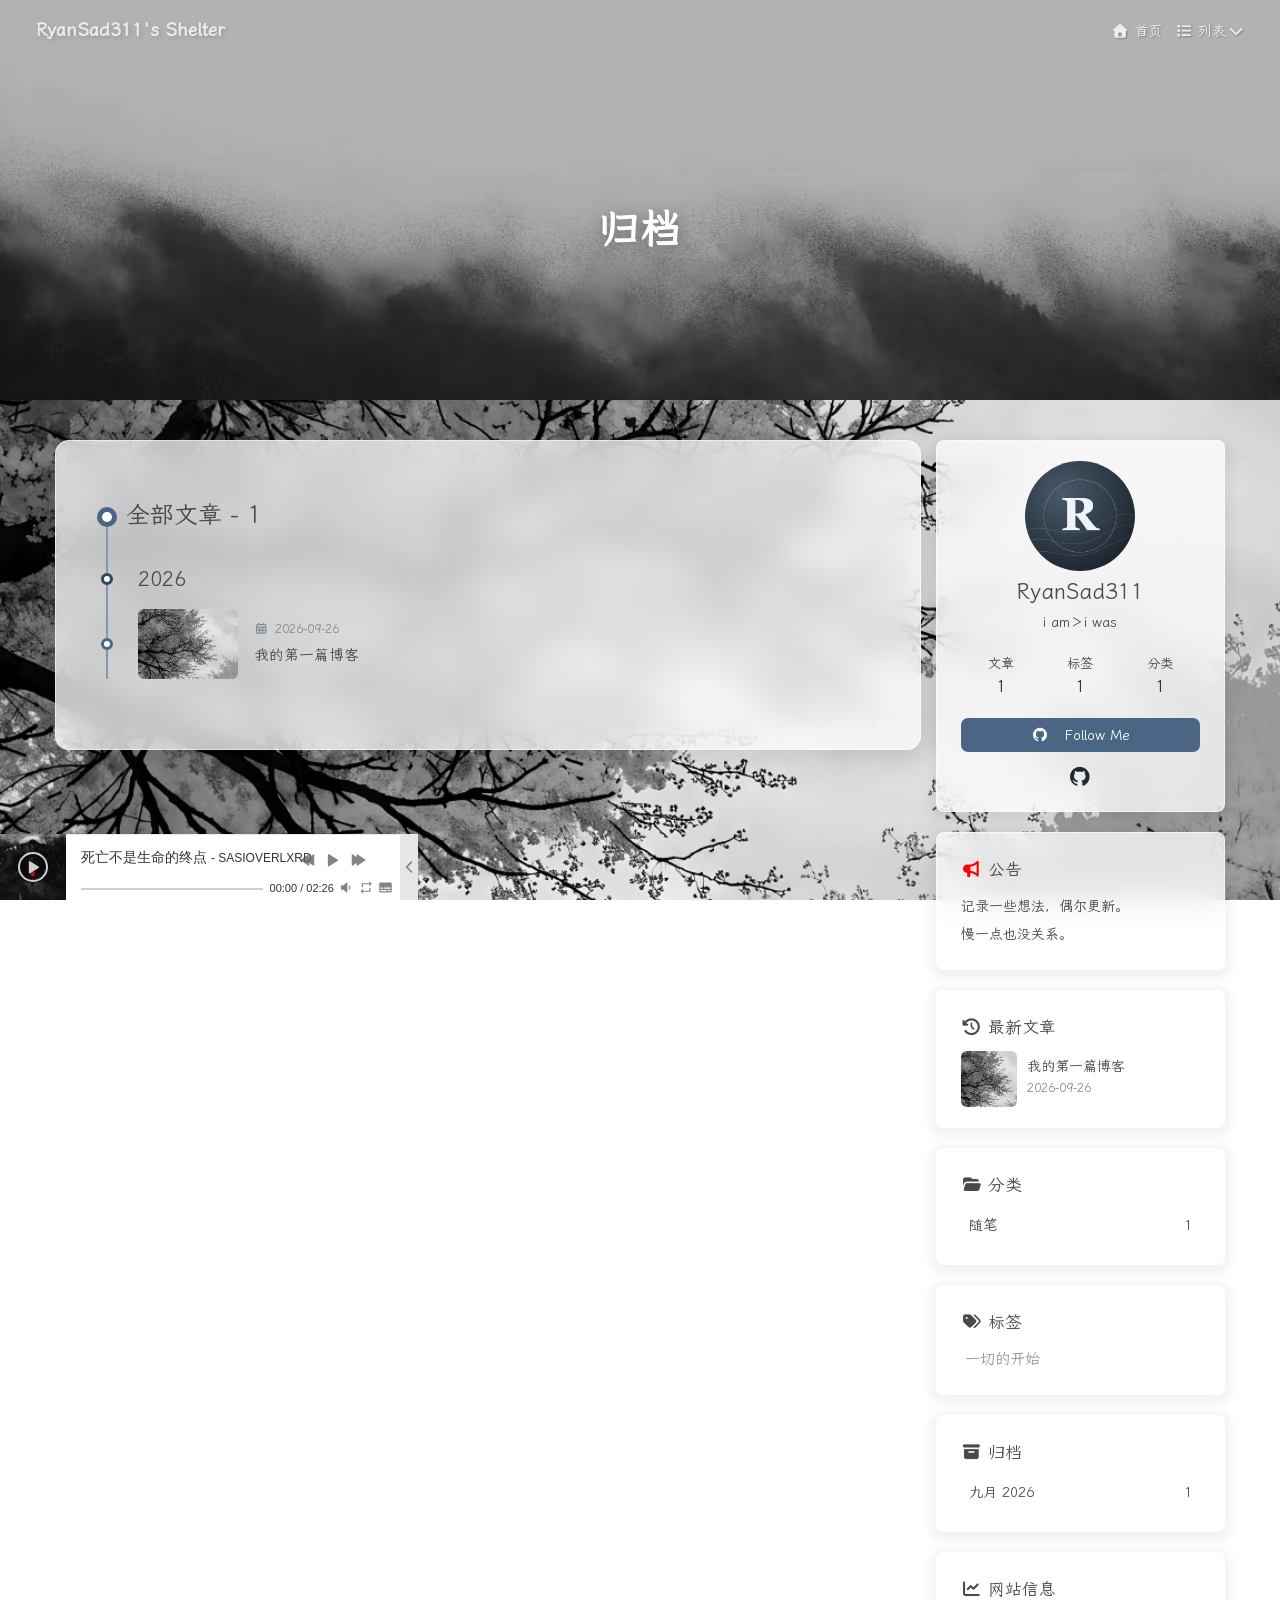
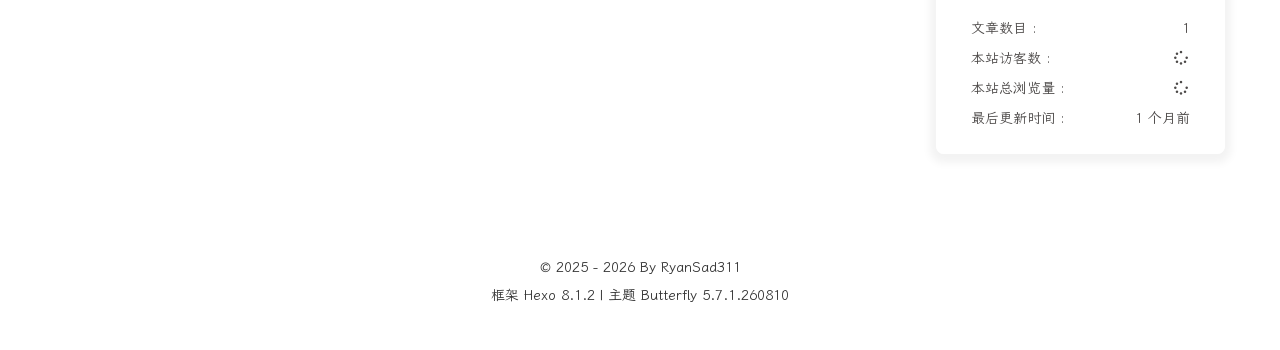
==== commit a2b476f6: "Site updated: 2026-10-18 13:22:04" ====
--- a/archives/index.html
+++ b/archives/index.html
@@ -5,10 +5,10 @@
 <meta property="og:site_name" content="RyanSad311&#39;s Shelter">
 <meta property="og:description" content="i am＞i was">
 <meta property="og:locale" content="zh_CN">
-<meta property="og:image" content="https://ryansad311.github.io/img/avatar1.jpg">
+<meta property="og:image" content="https://ryansad311.github.io/img/avatar-r.png">
 <meta property="article:author" content="RyanSad311">
 <meta name="twitter:card" content="summary">
-<meta name="twitter:image" content="https://ryansad311.github.io/img/avatar1.jpg"><script type="application/ld+json"></script><link rel="shortcut icon" href="/img/favicon.png"><link rel="canonical" href="https://ryansad311.github.io/archives/index.html"><link rel="preconnect" href="//cdn.jsdelivr.net"/><link rel="preconnect" href="//busuanzi.ibruce.info"/><link rel="stylesheet" href="/css/index.css?v=5.7.1.260810"><link rel="stylesheet" href="/fontawesome/css/all.min.css"><script>
+<meta name="twitter:image" content="https://ryansad311.github.io/img/avatar-r.png"><script type="application/ld+json"></script><link rel="shortcut icon" href="/img/favicon.png"><link rel="canonical" href="https://ryansad311.github.io/archives/index.html"><link rel="preconnect" href="//cdn.jsdelivr.net"/><link rel="preconnect" href="//busuanzi.ibruce.info"/><link rel="stylesheet" href="/css/index.css?v=5.7.1.260810"><link rel="stylesheet" href="/fontawesome/css/all.min.css"><link rel="stylesheet" href="/js/fancybox/fancybox.css" media="print" onload="this.media='all'"><script>
     (() => {
       
     const saveToLocal = {
@@ -168,7 +168,7 @@
     month: '个月前'
   },
   copyright: undefined,
-  lightbox: 'null',
+  lightbox: 'fancybox',
   Snackbar: undefined,
   infinitegrid: {
     js: 'https://cdn.jsdelivr.net/npm/@egjs/infinitegrid@4.13.0/dist/infinitegrid.min.js',
@@ -187,8 +187,11 @@
   isHighlightShrink: false,
   isToc: false,
   pageType: 'archive'
-}</script><link rel="stylesheet" href="/css/custom.css"><meta name="generator" content="Hexo 8.1.2"><link rel="alternate" href="/atom.xml" title="RyanSad311's Shelter" type="application/atom+xml">
-</head><body><div class="bg-animation" id="web_bg" style="background-image: url(/img/bg1.jpg);"></div><div id="sidebar"><div id="menu-mask"></div><div id="sidebar-menus"><div class="avatar-img text-center"><img src="/img/avatar1.jpg" onerror="this.onerror=null;this.src='/img/friend_404.gif'" alt="avatar"/></div><div class="site-data text-center"><a href="/archives/"><div class="headline">文章</div><div class="length-num">1</div></a><a href="/tags/"><div class="headline">标签</div><div class="length-num">1</div></a><a href="/categories/"><div class="headline">分类</div><div class="length-num">0</div></a></div><div class="menus_items"><div class="menus_item"><a class="site-page" href="/"><i class="fa-fw fas fa-home"></i><span> 首页</span></a></div><div class="menus_item"><span class="site-page group"><i class="fa-fw fas fa-list"></i><span> 列表</span><i class="fas fa-chevron-down"></i></span><ul class="menus_item_child"><li><a class="site-page child" href="/music/"><i class="fa-fw fas fa-music"></i><span> 音乐</span></a></li><li><a class="site-page child" href="/movies/"><i class="fa-fw fas fa-video"></i><span> 电影</span></a></li></ul></div></div></div></div><div class="page" id="body-wrap"><header class="not-home-page" id="page-header" style="background-image: url(/img/index1.jpg);"><nav id="nav"><span id="blog-info"><a class="nav-site-title" href="/"><span class="site-name">RyanSad311's Shelter</span></a></span><div id="menus"><div class="menus_items"><div class="menus_item"><a class="site-page" href="/"><i class="fa-fw fas fa-home"></i><span> 首页</span></a></div><div class="menus_item"><span class="site-page group"><i class="fa-fw fas fa-list"></i><span> 列表</span><i class="fas fa-chevron-down"></i></span><ul class="menus_item_child"><li><a class="site-page child" href="/music/"><i class="fa-fw fas fa-music"></i><span> 音乐</span></a></li><li><a class="site-page child" href="/movies/"><i class="fa-fw fas fa-video"></i><span> 电影</span></a></li></ul></div></div><div id="toggle-menu"><span class="site-page"><i class="fas fa-bars fa-fw"></i></span></div></div></nav><div id="page-site-info"><h1 id="site-title">归档</h1></div></header><main class="layout" id="content-inner"><div id="archive"><div class="article-sort-title">全部文章 - 1</div><div class="article-sort"><div class="article-sort-item year">2026</div><div class="article-sort-item no-article-cover"><div class="article-sort-item-info"><div class="article-sort-item-time"><i class="far fa-calendar-alt"></i><time class="post-meta-date-created" datetime="2026-09-26T09:02:20.000Z" title="发表于 2026-09-26 17:02:20">2026-09-26</time></div><a class="article-sort-item-title" href="/2026/09/26/%E6%88%91%E7%9A%84%E7%AC%AC%E4%B8%80%E7%AF%87%E5%8D%9A%E5%AE%A2/" title="我的第一篇博客">我的第一篇博客</a></div></div></div></div><div class="aside-content" id="aside-content"><div class="card-widget card-info text-center"><div class="avatar-img"><img src="/img/avatar1.jpg" onerror="this.onerror=null;this.src='/img/friend_404.gif'" alt="avatar"/></div><div class="author-info-name">RyanSad311</div><div class="author-info-description">i am＞i was</div><div class="site-data"><a href="/archives/"><div class="headline">文章</div><div class="length-num">1</div></a><a href="/tags/"><div class="headline">标签</div><div class="length-num">1</div></a><a href="/categories/"><div class="headline">分类</div><div class="length-num">0</div></a></div><a id="card-info-btn" target="_blank" rel="noopener" href="https://github.com/RyanSad311"><i class="fab fa-github"></i><span>Follow Me</span></a><div class="card-info-social-icons"><a class="social-icon" href="https://github.com/RyanSad311" target="_blank" title="Github"><i class="fab fa-github" style="color: #24292e;"></i></a></div></div><div class="card-widget card-announcement"><div class="item-headline"><i class="fas fa-bullhorn fa-shake"></i><span>公告</span></div><div class="announcement_content">This is my Blog</div></div><div class="sticky_layout"><div class="card-widget card-recent-post"><div class="item-headline"><i class="fas fa-history"></i><span>最新文章</span></div><div class="aside-list"><div class="aside-list-item no-cover"><div class="content"><a class="title" href="/2026/09/26/%E6%88%91%E7%9A%84%E7%AC%AC%E4%B8%80%E7%AF%87%E5%8D%9A%E5%AE%A2/" title="我的第一篇博客">我的第一篇博客</a><time datetime="2026-09-26T09:02:20.000Z" title="发表于 2026-09-26 17:02:20">2026-09-26</time></div></div></div></div><div class="card-widget card-tags"><div class="item-headline"><i class="fas fa-tags"></i><span>标签</span></div><div class="card-tag-cloud"><a href="/tags/%E4%B8%80%E5%88%87%E7%9A%84%E5%BC%80%E5%A7%8B/" style="font-size: 1.1em; color: #999">一切的开始</a></div></div><div class="card-widget card-archives">
+}</script><link rel="stylesheet" href="/css/custom.css"><link rel="stylesheet" href="/fonts/lxgw/lxgwwenkai-regular.css"><meta name="generator" content="Hexo 8.1.2"><link rel="alternate" href="/atom.xml" title="RyanSad311's Shelter" type="application/atom+xml">
+</head><body><div class="bg-animation" id="web_bg" style="background-image: url(/img/bg1.jpg);"></div><div id="sidebar"><div id="menu-mask"></div><div id="sidebar-menus"><div class="avatar-img text-center"><img src="/img/avatar-r.png" onerror="this.onerror=null;this.src='/img/friend_404.gif'" alt="avatar"/></div><div class="site-data text-center"><a href="/archives/"><div class="headline">文章</div><div class="length-num">1</div></a><a href="/tags/"><div class="headline">标签</div><div class="length-num">1</div></a><a href="/categories/"><div class="headline">分类</div><div class="length-num">1</div></a></div><div class="menus_items"><div class="menus_item"><a class="site-page" href="/"><i class="fa-fw fas fa-home"></i><span> 首页</span></a></div><div class="menus_item"><span class="site-page group"><i class="fa-fw fas fa-list"></i><span> 列表</span><i class="fas fa-chevron-down"></i></span><ul class="menus_item_child"><li><a class="site-page child" href="/music/"><i class="fa-fw fas fa-music"></i><span> 音乐</span></a></li><li><a class="site-page child" href="/movies/"><i class="fa-fw fas fa-video"></i><span> 电影</span></a></li></ul></div></div></div></div><div class="page" id="body-wrap"><header class="not-home-page" id="page-header" style="background-image: url(/img/index1.jpg);"><nav id="nav"><span id="blog-info"><a class="nav-site-title" href="/"><span class="site-name">RyanSad311's Shelter</span></a></span><div id="menus"><div class="menus_items"><div class="menus_item"><a class="site-page" href="/"><i class="fa-fw fas fa-home"></i><span> 首页</span></a></div><div class="menus_item"><span class="site-page group"><i class="fa-fw fas fa-list"></i><span> 列表</span><i class="fas fa-chevron-down"></i></span><ul class="menus_item_child"><li><a class="site-page child" href="/music/"><i class="fa-fw fas fa-music"></i><span> 音乐</span></a></li><li><a class="site-page child" href="/movies/"><i class="fa-fw fas fa-video"></i><span> 电影</span></a></li></ul></div></div><div id="toggle-menu"><span class="site-page"><i class="fas fa-bars fa-fw"></i></span></div></div></nav><div id="page-site-info"><h1 id="site-title">归档</h1></div></header><main class="layout" id="content-inner"><div id="archive"><div class="article-sort-title">全部文章 - 1</div><div class="article-sort"><div class="article-sort-item year">2026</div><div class="article-sort-item"><a class="article-sort-item-img" href="/2026/09/26/%E6%88%91%E7%9A%84%E7%AC%AC%E4%B8%80%E7%AF%87%E5%8D%9A%E5%AE%A2/" title="我的第一篇博客"><img src="/img/bg1.jpg" alt="我的第一篇博客" onerror="this.onerror=null;this.src='/img/404.jpg'"></a><div class="article-sort-item-info"><div class="article-sort-item-time"><i class="far fa-calendar-alt"></i><time class="post-meta-date-created" datetime="2026-09-26T09:02:20.000Z" title="发表于 2026-09-26 17:02:20">2026-09-26</time></div><a class="article-sort-item-title" href="/2026/09/26/%E6%88%91%E7%9A%84%E7%AC%AC%E4%B8%80%E7%AF%87%E5%8D%9A%E5%AE%A2/" title="我的第一篇博客">我的第一篇博客</a></div></div></div></div><div class="aside-content" id="aside-content"><div class="card-widget card-info text-center"><div class="avatar-img"><img src="/img/avatar-r.png" onerror="this.onerror=null;this.src='/img/friend_404.gif'" alt="avatar"/></div><div class="author-info-name">RyanSad311</div><div class="author-info-description">i am＞i was</div><div class="site-data"><a href="/archives/"><div class="headline">文章</div><div class="length-num">1</div></a><a href="/tags/"><div class="headline">标签</div><div class="length-num">1</div></a><a href="/categories/"><div class="headline">分类</div><div class="length-num">1</div></a></div><a id="card-info-btn" target="_blank" rel="noopener" href="https://github.com/RyanSad311"><i class="fab fa-github"></i><span>Follow Me</span></a><div class="card-info-social-icons"><a class="social-icon" href="https://github.com/RyanSad311" target="_blank" title="Github"><i class="fab fa-github" style="color: #24292e;"></i></a></div></div><div class="card-widget card-announcement"><div class="item-headline"><i class="fas fa-bullhorn fa-shake"></i><span>公告</span></div><div class="announcement_content">记录一些想法，偶尔更新。<br/>慢一点也没关系。</div></div><div class="sticky_layout"><div class="card-widget card-recent-post"><div class="item-headline"><i class="fas fa-history"></i><span>最新文章</span></div><div class="aside-list"><div class="aside-list-item"><a class="thumbnail" href="/2026/09/26/%E6%88%91%E7%9A%84%E7%AC%AC%E4%B8%80%E7%AF%87%E5%8D%9A%E5%AE%A2/" title="我的第一篇博客"><img src="/img/bg1.jpg" onerror="this.onerror=null;this.src='/img/404.jpg'" alt="我的第一篇博客"/></a><div class="content"><a class="title" href="/2026/09/26/%E6%88%91%E7%9A%84%E7%AC%AC%E4%B8%80%E7%AF%87%E5%8D%9A%E5%AE%A2/" title="我的第一篇博客">我的第一篇博客</a><time datetime="2026-09-26T09:02:20.000Z" title="发表于 2026-09-26 17:02:20">2026-09-26</time></div></div></div></div><div class="card-widget card-categories"><div class="item-headline"><i class="fas fa-folder-open"></i><span>分类</span></div>
+          <ul class="card-category-list" id="aside-cat-list">
+            <li class="card-category-list-item "><a class="card-category-list-link" href="/categories/%E9%9A%8F%E7%AC%94/"><span class="card-category-list-name">随笔</span><span class="card-category-list-count">1</span></a></li>
+          </ul></div><div class="card-widget card-tags"><div class="item-headline"><i class="fas fa-tags"></i><span>标签</span></div><div class="card-tag-cloud"><a href="/tags/%E4%B8%80%E5%88%87%E7%9A%84%E5%BC%80%E5%A7%8B/" style="font-size: 1.1em; color: #999">一切的开始</a></div></div><div class="card-widget card-archives">
     <div class="item-headline"><i class="fas fa-archive"></i><span>归档</span></div>
   
     <ul class="card-archive-list">
@@ -203,4 +206,8 @@
         </li>
       
     </ul>
-  </div><div class="card-widget card-webinfo"><div class="item-headline"><i class="fas fa-chart-line"></i><span>网站信息</span></div><div class="webinfo"><div class="webinfo-item"><div class="item-name">文章数目 :</div><div class="item-count">1</div></div><div class="webinfo-item"><div class="item-name">本站访客数 :</div><div class="item-count" id="busuanzi_value_site_uv"><i class="fa-solid fa-spinner fa-spin"></i></div></div><div class="webinfo-item"><div class="item-name">本站总浏览量 :</div><div class="item-count" id="busuanzi_value_site_pv"><i class="fa-solid fa-spinner fa-spin"></i></div></div><div class="webinfo-item"><div class="item-name">最后更新时间 :</div><div class="item-count" id="last-push-date" data-lastPushDate="2026-10-18T04:59:03.743Z"><i class="fa-solid fa-spinner fa-spin"></i></div></div></div></div></div></div></main><footer id="footer"><div class="footer-other"><div class="footer-copyright"><span class="copyright">&copy;&nbsp;2025 - 2026 By RyanSad311</span><span class="framework-info"><span>框架 </span><a target="_blank" rel="noopener" href="https://hexo.io">Hexo 8.1.2</a><span class="footer-separator">|</span><span>主题 </span><a target="_blank" rel="noopener" href="https://github.com/jerryc127/hexo-theme-butterfly">Butterfly 5.7.1.260810</a></span></div></div></footer></div><div id="rightside"><div id="rightside-config-hide"><button id="darkmode" type="button" title="日间和夜间模式切换"><i class="fas fa-adjust"></i></button><button id="hide-aside-btn" type="button" title="单栏和双栏切换"><i class="fas fa-arrows-alt-h"></i></button></div><div id="rightside-config-show"><button id="rightside-config" type="button" title="设置"><i class="fas fa-cog fa-spin"></i></button><button id="go-up" type="button" title="回到顶部"><span class="scroll-percent"></span><i class="fas fa-arrow-up"></i></button></div></div><div><script src="/js/utils.js?v=5.7.1.260810"></script><script src="/js/main.js?v=5.7.1.260810"></script><div class="js-pjax"></div><link rel="stylesheet" href="/js/APlayer.min.css"><script src="/js/APlayer.min.js"></script><div id="my-aplayer" class="aplayer"></div><script src="/js/music.js"></script><canvas class="fireworks" mobile="false"></canvas><script src="/js/fireworks.min.js"></script><script async data-pjax src="//busuanzi.ibruce.info/busuanzi/2.3/busuanzi.pure.mini.js"></script></div></body></html>+  </div><div class="card-widget card-webinfo"><div class="item-headline"><i class="fas fa-chart-line"></i><span>网站信息</span></div><div class="webinfo"><div class="webinfo-item"><div class="item-name">文章数目 :</div><div class="item-count">1</div></div><div class="webinfo-item"><div class="item-name">本站访客数 :</div><div class="item-count" id="busuanzi_value_site_uv"><i class="fa-solid fa-spinner fa-spin"></i></div></div><div class="webinfo-item"><div class="item-name">本站总浏览量 :</div><div class="item-count" id="busuanzi_value_site_pv"><i class="fa-solid fa-spinner fa-spin"></i></div></div><div class="webinfo-item"><div class="item-name">最后更新时间 :</div><div class="item-count" id="last-push-date" data-lastPushDate="2026-10-18T05:22:03.917Z"><i class="fa-solid fa-spinner fa-spin"></i></div></div></div></div></div></div></main><footer id="footer"><div class="footer-other"><div class="footer-copyright"><span class="copyright">&copy;&nbsp;2025 - 2026 By RyanSad311</span><span class="framework-info"><span>框架 </span><a target="_blank" rel="noopener" href="https://hexo.io">Hexo 8.1.2</a><span class="footer-separator">|</span><span>主题 </span><a target="_blank" rel="noopener" href="https://github.com/jerryc127/hexo-theme-butterfly">Butterfly 5.7.1.260810</a></span></div></div></footer></div><div id="rightside"><div id="rightside-config-hide"><button id="darkmode" type="button" title="日间和夜间模式切换"><i class="fas fa-adjust"></i></button><button id="hide-aside-btn" type="button" title="单栏和双栏切换"><i class="fas fa-arrows-alt-h"></i></button></div><div id="rightside-config-show"><button id="rightside-config" type="button" title="设置"><i class="fas fa-cog fa-spin"></i></button><button id="go-up" type="button" title="回到顶部"><span class="scroll-percent"></span><i class="fas fa-arrow-up"></i></button></div></div><div><script src="/js/utils.js?v=5.7.1.260810"></script><script src="/js/main.js?v=5.7.1.260810"></script><script src="/js/fancybox/fancybox.umd.js"></script><div class="js-pjax"></div><link rel="stylesheet" href="/js/APlayer.min.css"><script src="/js/APlayer.min.js"></script><div id="my-aplayer" class="aplayer"></div><script src="/js/music.js"></script><script src="/js/activate-power-mode.min.js"></script><script>POWERMODE.colorful = false;
+POWERMODE.shake = false;
+POWERMODE.mobile = false;
+document.body.addEventListener('input', POWERMODE);
+</script><script async data-pjax src="//busuanzi.ibruce.info/busuanzi/2.3/busuanzi.pure.mini.js"></script></div></body></html>
--- a/fonts/lxgw/lxgwwenkai-regular.css
+++ b/fonts/lxgw/lxgwwenkai-regular.css
@@ -0,0 +1,873 @@
+/* LXGW WenKai [4] */
+@font-face {
+  font-family: 'LXGW WenKai';
+  font-style: normal;
+  font-weight: 400;
+  font-display: swap;
+  src: url('./files/lxgwwenkai-regular-subset-4.woff2') format('woff2');
+  unicode-range: U+1f1e9-1f1f5, U+1f1f7-1f1ff, U+1f21a, U+1f232, U+1f234-1f237, U+1f250-1f251, U+1f300, U+1f302-1f308, U+1f30a-1f311, U+1f315, U+1f319-1f320, U+1f324, U+1f327, U+1f32a, U+1f32c-1f32d, U+1f330-1f357, U+1f359-1f37e
+}
+/* LXGW WenKai [5] */
+@font-face {
+  font-family: 'LXGW WenKai';
+  font-style: normal;
+  font-weight: 400;
+  font-display: swap;
+  src: url('./files/lxgwwenkai-regular-subset-5.woff2') format('woff2');
+  unicode-range: U+fee3, U+fef3, U+ff03-ff04, U+ff07, U+ff0a, U+ff17-ff19, U+ff1c-ff1d, U+ff20-ff3a, U+ff3c, U+ff3e-ff5b, U+ff5d, U+ff61-ff65, U+ff67-ff6a, U+ff6c, U+ff6f-ff78, U+ff7a-ff7d, U+ff80-ff84, U+ff86, U+ff89-ff8e, U+ff92, U+ff97-ff9b, U+ff9d-ff9f, U+ffe0-ffe4, U+ffe6, U+ffe9, U+ffeb, U+ffed, U+fffc, U+1f004, U+1f170-1f171, U+1f192-1f195, U+1f198-1f19a, U+1f1e6-1f1e8
+}
+/* LXGW WenKai [6] */
+@font-face {
+  font-family: 'LXGW WenKai';
+  font-style: normal;
+  font-weight: 400;
+  font-display: swap;
+  src: url('./files/lxgwwenkai-regular-subset-6.woff2') format('woff2');
+  unicode-range: U+f0a7, U+f0b2, U+f0b7, U+f0c9, U+f0d8, U+f0da, U+f0dc-f0dd, U+f0e0, U+f0e6, U+f0eb, U+f0fc, U+f101, U+f104-f105, U+f107, U+f10b, U+f11b, U+f14b, U+f18a, U+f193, U+f1d6-f1d7, U+f244, U+f27a, U+f296, U+f2ae, U+f471, U+f4b3, U+f610-f611, U+f880-f881, U+f8ec, U+f8f5, U+f8ff, U+f901, U+f90a, U+f92c-f92d, U+f934, U+f937, U+f941, U+f965, U+f967, U+f969, U+f96b, U+f96f, U+f974, U+f978-f979, U+f97e, U+f981, U+f98a, U+f98e, U+f997, U+f99c, U+f9b2, U+f9b5, U+f9ba, U+f9be, U+f9ca, U+f9d0-f9d1, U+f9dd, U+f9e0-f9e1, U+f9e4, U+f9f7, U+fa00-fa01, U+fa08, U+fa0a, U+fa11, U+fb01-fb02, U+fdfc, U+fe0e, U+fe30-fe31, U+fe33-fe44, U+fe49-fe52, U+fe54-fe57, U+fe59-fe66, U+fe68-fe6b, U+fe8e, U+fe92-fe93, U+feae, U+feb8, U+fecb-fecc, U+fee0
+}
+/* LXGW WenKai [21] */
+@font-face {
+  font-family: 'LXGW WenKai';
+  font-style: normal;
+  font-weight: 400;
+  font-display: swap;
+  src: url('./files/lxgwwenkai-regular-subset-21.woff2') format('woff2');
+  unicode-range: U+9f3d-9f3e, U+9f41, U+9f4a-9f4b, U+9f51-9f52, U+9f61-9f63, U+9f66-9f67, U+9f80-9f81, U+9f83, U+9f85-9f8d, U+9f90-9f91, U+9f94-9f96, U+9f98, U+9f9b-9f9c, U+9f9e, U+9fa0, U+9fa2, U+9ff4, U+a001, U+a007, U+a025, U+a046-a047, U+a057, U+a072, U+a078-a079, U+a083, U+a085, U+a100, U+a118, U+a132, U+a134, U+a1f4, U+a242, U+a4a6, U+a4aa, U+a4b0-a4b1, U+a4b3, U+a9c1-a9c2, U+ac00-ac01, U+ac04, U+ac08, U+ac10-ac11, U+ac13-ac16, U+ac19, U+ac1c-ac1d, U+ac24, U+ac70-ac71, U+ac74, U+ac77-ac78, U+ac80-ac81, U+ac83, U+ac8c, U+ac90, U+ac9f-aca0, U+aca8-aca9, U+acac, U+acb0, U+acbd, U+acc1, U+acc4, U+ace0-ace1, U+ace4, U+ace8, U+acf3, U+acf5, U+acfc-acfd, U+ad00, U+ad0c, U+ad11, U+ad1c, U+ad34, U+ad50, U+ad64, U+ad6c, U+ad70, U+ad74, U+ad7f, U+ad81, U+ad8c, U+adc0, U+adc8, U+addc, U+ade0, U+adf8-adf9, U+adfc, U+ae00, U+ae08-ae09, U+ae0b, U+ae30, U+ae34, U+ae38, U+ae40, U+ae4a, U+ae4c, U+ae54, U+ae68, U+aebc, U+aed8, U+af2c-af2d, U+af34
+}
+/* LXGW WenKai [22] */
+@font-face {
+  font-family: 'LXGW WenKai';
+  font-style: normal;
+  font-weight: 400;
+  font-display: swap;
+  src: url('./files/lxgwwenkai-regular-subset-22.woff2') format('woff2');
+  unicode-range: U+9dfa, U+9e0a, U+9e11, U+9e1a, U+9e1e, U+9e20, U+9e22, U+9e28-9e2c, U+9e2e-9e33, U+9e35-9e3b, U+9e3e, U+9e40-9e44, U+9e46-9e4e, U+9e51, U+9e53, U+9e55-9e58, U+9e5a-9e5c, U+9e5e-9e63, U+9e66-9e6e, U+9e71, U+9e73, U+9e75, U+9e78-9e79, U+9e7c-9e7e, U+9e82, U+9e86-9e88, U+9e8b-9e8c, U+9e90-9e91, U+9e93, U+9e95, U+9e97, U+9e9d, U+9ea4-9ea5, U+9ea9-9eaa, U+9eb4-9eb5, U+9eb8-9eba, U+9ebc-9ebf, U+9ec3, U+9ec9, U+9ecd, U+9ed0, U+9ed2-9ed3, U+9ed5-9ed6, U+9ed9, U+9edc-9edd, U+9edf-9ee0, U+9ee2, U+9ee5, U+9ee7-9eea, U+9eef, U+9ef1, U+9ef3-9ef4, U+9ef6, U+9ef9, U+9efb-9efc, U+9efe, U+9f0b, U+9f0d, U+9f10, U+9f14, U+9f17, U+9f19, U+9f22, U+9f29, U+9f2c, U+9f2f, U+9f31, U+9f37, U+9f39
+}
+/* LXGW WenKai [23] */
+@font-face {
+  font-family: 'LXGW WenKai';
+  font-style: normal;
+  font-weight: 400;
+  font-display: swap;
+  src: url('./files/lxgwwenkai-regular-subset-23.woff2') format('woff2');
+  unicode-range: U+9c3b, U+9c40, U+9c47-9c49, U+9c53, U+9c57, U+9c64, U+9c72, U+9c77-9c78, U+9c7b, U+9c7f-9c80, U+9c82-9c83, U+9c85-9c8c, U+9c8e-9c92, U+9c94-9c9b, U+9c9e-9ca3, U+9ca5-9ca7, U+9ca9, U+9cab, U+9cad-9cae, U+9cb1-9cb7, U+9cb9-9cbd, U+9cbf-9cc0, U+9cc3, U+9cc5-9cc7, U+9cc9-9cd1, U+9cd3-9cda, U+9cdc-9cdd, U+9cdf, U+9ce1-9ce3, U+9ce5, U+9ce9, U+9cee-9cef, U+9cf3-9cf4, U+9cf6, U+9cfc-9cfd, U+9d02, U+9d08-9d09, U+9d12, U+9d1b, U+9d1e, U+9d26, U+9d28, U+9d37, U+9d3b, U+9d3f, U+9d51, U+9d59, U+9d5c-9d5d, U+9d5f-9d61, U+9d6c, U+9d70, U+9d72, U+9d7a, U+9d7e, U+9d84, U+9d89, U+9d8f, U+9d92, U+9daf, U+9db4, U+9db8, U+9dbc, U+9dc4, U+9dc7, U+9dc9, U+9dd7, U+9ddf, U+9df2, U+9df9
+}
+/* LXGW WenKai [24] */
+@font-face {
+  font-family: 'LXGW WenKai';
+  font-style: normal;
+  font-weight: 400;
+  font-display: swap;
+  src: url('./files/lxgwwenkai-regular-subset-24.woff2') format('woff2');
+  unicode-range: U+9a5f, U+9a62, U+9a65, U+9a69, U+9a6b, U+9a6e, U+9a75, U+9a77-9a7a, U+9a7d, U+9a80, U+9a83, U+9a85, U+9a87-9a8a, U+9a8d-9a8e, U+9a90, U+9a92-9a93, U+9a95-9a96, U+9a98-9a99, U+9a9b-9aa2, U+9aa5, U+9aa7, U+9aaf-9ab1, U+9ab5-9ab6, U+9ab9-9aba, U+9abc, U+9ac0-9ac4, U+9ac8, U+9acb-9acc, U+9ace-9acf, U+9ad1-9ad2, U+9ad9, U+9adf, U+9ae1, U+9ae3, U+9aea-9aeb, U+9aed-9aef, U+9af4, U+9af9, U+9afb, U+9b03-9b04, U+9b06, U+9b08, U+9b0d, U+9b0f-9b10, U+9b13, U+9b18, U+9b1a, U+9b1f, U+9b22-9b23, U+9b25, U+9b27-9b28, U+9b2a, U+9b2f, U+9b31-9b32, U+9b3b, U+9b43, U+9b46-9b49, U+9b4d-9b4e, U+9b51, U+9b56, U+9b58, U+9b5a, U+9b5c, U+9b5f, U+9b61-9b62, U+9b6f, U+9b77, U+9b80, U+9b88, U+9b8b, U+9b8e, U+9b91, U+9b9f-9ba0, U+9ba8, U+9baa-9bab, U+9bad-9bae, U+9bb0-9bb1, U+9bb8, U+9bc9-9bca, U+9bd3, U+9bd6, U+9bdb, U+9be8, U+9bf0-9bf1, U+9c02, U+9c10, U+9c15, U+9c24, U+9c2d, U+9c32, U+9c39
+}
+/* LXGW WenKai [25] */
+@font-face {
+  font-family: 'LXGW WenKai';
+  font-style: normal;
+  font-weight: 400;
+  font-display: swap;
+  src: url('./files/lxgwwenkai-regular-subset-25.woff2') format('woff2');
+  unicode-range: U+98c8, U+98cf-98d6, U+98da-98db, U+98dd, U+98e1-98e2, U+98e7-98ea, U+98ec, U+98ee-98ef, U+98f2, U+98f4, U+98fc-98fe, U+9903, U+9905, U+9908, U+990a, U+990c-990d, U+9913-9914, U+9918, U+991a-991b, U+991e, U+9921, U+9928, U+992c, U+992e, U+9935, U+9938-9939, U+993d-993e, U+9945, U+994b-994c, U+9951-9952, U+9954-9955, U+9957, U+995e, U+9963, U+9966-9969, U+996b-996c, U+996f, U+9974-9975, U+9977-9979, U+997d-997e, U+9980-9981, U+9983-9984, U+9987, U+998a-998b, U+998d-9991, U+9993-9995, U+9997-9998, U+99a5, U+99ab-99ae, U+99b1, U+99b3-99b4, U+99bc, U+99bf, U+99c1, U+99c3-99c6, U+99cc, U+99d0, U+99d2, U+99d5, U+99db, U+99dd, U+99e1, U+99ed, U+99f1, U+99ff, U+9a01, U+9a03-9a04, U+9a0e-9a0f, U+9a11-9a13, U+9a19, U+9a1b, U+9a28, U+9a2b, U+9a30, U+9a32, U+9a37, U+9a40, U+9a45, U+9a4a, U+9a4d-9a4e, U+9a52, U+9a55, U+9a57, U+9a5a-9a5b
+}
+/* LXGW WenKai [26] */
+@font-face {
+  font-family: 'LXGW WenKai';
+  font-style: normal;
+  font-weight: 400;
+  font-display: swap;
+  src: url('./files/lxgwwenkai-regular-subset-26.woff2') format('woff2');
+  unicode-range: U+972a, U+972d, U+9730, U+973d, U+9742, U+9744, U+9748-9749, U+9750-9751, U+975a-975c, U+9763, U+9765-9766, U+976c-976d, U+9773, U+9776, U+977a, U+977c, U+9784-9785, U+978e-978f, U+9791-9792, U+9794-9795, U+9798, U+979a, U+979e, U+97a3, U+97a5-97a6, U+97a8, U+97ab-97ac, U+97ae-97af, U+97b2, U+97b4, U+97c6, U+97cb-97cc, U+97d3, U+97d8, U+97dc, U+97e1, U+97ea-97eb, U+97ee, U+97fb, U+97fe-97ff, U+9801-9803, U+9805-9806, U+9808, U+980c, U+9810-9814, U+9817-9818, U+981e, U+9820-9821, U+9824, U+9828, U+982b-982d, U+9830, U+9834, U+9838-9839, U+983c, U+9846, U+984d-984f, U+9851-9852, U+9854-9855, U+9857-9858, U+985a-985b, U+9862-9863, U+9865, U+9867, U+986b, U+986f-9871, U+9877-9878, U+987c, U+9880, U+9883, U+9885, U+9889, U+988b-988f, U+9893-9895, U+9899-989b, U+989e-989f, U+98a1-98a2, U+98a5-98a7, U+98a9, U+98af, U+98b1, U+98b6, U+98ba, U+98be, U+98c3-98c4, U+98c6-98c7
+}
+/* LXGW WenKai [27] */
+@font-face {
+  font-family: 'LXGW WenKai';
+  font-style: normal;
+  font-weight: 400;
+  font-display: swap;
+  src: url('./files/lxgwwenkai-regular-subset-27.woff2') format('woff2');
+  unicode-range: U+95b9-95ca, U+95cc-95cd, U+95d4-95d6, U+95d8, U+95e1-95e2, U+95e9, U+95f0-95f1, U+95f3, U+95f6, U+95fc, U+95fe-95ff, U+9602-9604, U+9606-960d, U+960f, U+9611-9613, U+9615-9617, U+9619-961b, U+961d, U+9621, U+9628, U+962f, U+963c-963e, U+9641-9642, U+9649, U+9654, U+965b-965f, U+9661, U+9663, U+9665, U+9667-9668, U+966c, U+9670, U+9672-9674, U+9678, U+967a, U+967d, U+9682, U+9685, U+9688, U+968a, U+968d-968e, U+9695, U+9697-9698, U+969e, U+96a0, U+96a3-96a4, U+96a8, U+96aa, U+96b0-96b1, U+96b3-96b4, U+96b7-96b9, U+96bb-96bd, U+96c9, U+96cb, U+96ce, U+96d1-96d2, U+96d6, U+96d9, U+96db-96dc, U+96de, U+96e0, U+96e3, U+96e9, U+96eb, U+96f0-96f2, U+96f9, U+96ff, U+9701-9702, U+9705, U+9708, U+970a, U+970e-970f, U+9711, U+9719, U+9727
+}
+/* LXGW WenKai [28] */
+@font-face {
+  font-family: 'LXGW WenKai';
+  font-style: normal;
+  font-weight: 400;
+  font-display: swap;
+  src: url('./files/lxgwwenkai-regular-subset-28.woff2') format('woff2');
+  unicode-range: U+94e7-94ec, U+94ee-94f1, U+94f3, U+94f5, U+94f7, U+94f9, U+94fb-94fd, U+94ff, U+9503-9504, U+9506-9507, U+9509-950a, U+950d-950f, U+9511-9518, U+951a-9520, U+9522, U+9528-952d, U+9530-953a, U+953c-953f, U+9543-9546, U+9548-9550, U+9552-9555, U+9557-955b, U+955d-9568, U+956a-956d, U+9570-9574, U+9583, U+9586, U+9589, U+958e-958f, U+9591-9592, U+9594, U+9598-9599, U+959e-95a0, U+95a2-95a6, U+95a8-95b2, U+95b4, U+95b8
+}
+/* LXGW WenKai [29] */
+@font-face {
+  font-family: 'LXGW WenKai';
+  font-style: normal;
+  font-weight: 400;
+  font-display: swap;
+  src: url('./files/lxgwwenkai-regular-subset-29.woff2') format('woff2');
+  unicode-range: U+9410-941a, U+941c-942b, U+942d-942e, U+9432-9433, U+9435, U+9438, U+943a, U+943e, U+9444, U+944a, U+9451-9452, U+945a, U+9462-9463, U+9465, U+9470-9487, U+948a-9492, U+9494-9498, U+949a, U+949c-949d, U+94a1, U+94a3-94a4, U+94a8, U+94aa-94ad, U+94af, U+94b2, U+94b4-94ba, U+94bc-94c0, U+94c4, U+94c6-94db, U+94de-94e6
+}
+/* LXGW WenKai [30] */
+@font-face {
+  font-family: 'LXGW WenKai';
+  font-style: normal;
+  font-weight: 400;
+  font-display: swap;
+  src: url('./files/lxgwwenkai-regular-subset-30.woff2') format('woff2');
+  unicode-range: U+92b7, U+92b9, U+92c1, U+92c5-92c6, U+92c8, U+92cc, U+92d0, U+92d2, U+92e4, U+92ea, U+92ec-92ed, U+92f0, U+92f3, U+92f8, U+92fc, U+9304, U+9306, U+9310, U+9312, U+9315, U+9318, U+931a, U+931e, U+9320-9322, U+9324, U+9326-9329, U+932b-932c, U+932f, U+9331-9332, U+9335-9336, U+933e, U+9340-9341, U+934a-9360, U+9362-9363, U+9365-936b, U+936e, U+9375, U+937e, U+9382, U+938a, U+938c, U+938f, U+9393-9394, U+9396-9397, U+939a, U+93a2, U+93a7, U+93ac-93cd, U+93d0-93d1, U+93d6-93d8, U+93de-93df, U+93e1-93e2, U+93e4, U+93f8, U+93fb, U+93fd, U+940e-940f
+}
+/* LXGW WenKai [31] */
+@font-face {
+  font-family: 'LXGW WenKai';
+  font-style: normal;
+  font-weight: 400;
+  font-display: swap;
+  src: url('./files/lxgwwenkai-regular-subset-31.woff2') format('woff2');
+  unicode-range: U+914c, U+914e-9150, U+9154, U+9157, U+915a, U+915d-915e, U+9161-9164, U+9169, U+9170, U+9172, U+9174, U+9179-917a, U+917d-917e, U+9182-9183, U+9185, U+918c-918d, U+9190-9191, U+919a, U+919c, U+91a1-91a4, U+91a8, U+91aa-91af, U+91b4-91b5, U+91b8, U+91ba, U+91be, U+91c0-91c1, U+91c6, U+91c8, U+91cb, U+91d0, U+91d2, U+91d7-91d8, U+91dd, U+91e3, U+91e6-91e7, U+91ed, U+91f0, U+91f5, U+91f9, U+9200, U+9205, U+9207-920a, U+920d-920e, U+9210, U+9214-9215, U+921c, U+921e, U+9221, U+9223-9227, U+9229-922a, U+922d, U+9234-9235, U+9237, U+9239-923a, U+923c-9240, U+9244-9246, U+9249, U+924e-924f, U+9251, U+9253, U+9257, U+925b, U+925e, U+9262, U+9264-9266, U+9268, U+926c, U+926f, U+9271, U+927b, U+927e, U+9280, U+9283, U+9285-928a, U+928e, U+9291, U+9293, U+9296, U+9298, U+929c-929d, U+92a8, U+92ab-92ae, U+92b3, U+92b6
+}
+/* LXGW WenKai [32] */
+@font-face {
+  font-family: 'LXGW WenKai';
+  font-style: normal;
+  font-weight: 400;
+  font-display: swap;
+  src: url('./files/lxgwwenkai-regular-subset-32.woff2') format('woff2');
+  unicode-range: U+8fe2-8fe5, U+8fe8-8fe9, U+8fee, U+8ff3-8ff4, U+8ff8, U+8ffa, U+9004, U+900b, U+9011, U+9015-9016, U+901e, U+9021, U+9026, U+902d, U+902f, U+9031, U+9035-9036, U+9039-903a, U+9041, U+9044-9046, U+904a, U+904f-9052, U+9054-9055, U+9058-9059, U+905b-905e, U+9060-9062, U+9068-9069, U+906f, U+9072, U+9074, U+9076-907a, U+907c-907d, U+9081, U+9083, U+9085, U+9087-908b, U+908f, U+9095, U+9097, U+9099-909b, U+909d, U+90a0-90a1, U+90a8-90a9, U+90ac, U+90b0, U+90b2-90b4, U+90b6, U+90b8, U+90ba, U+90bd-90be, U+90c3-90c5, U+90c7-90c8, U+90cf-90d0, U+90d3, U+90d5, U+90d7, U+90da-90dc, U+90de, U+90e2, U+90e4, U+90e6-90e7, U+90ea-90eb, U+90ef, U+90f4-90f5, U+90f7, U+90fe-9100, U+9104, U+9109, U+910c, U+9112, U+9114-9115, U+9118, U+911c, U+911e, U+9120, U+9122-9123, U+9127, U+912d, U+912f-9132, U+9139-913a, U+9143, U+9146, U+9149-914a
+}
+/* LXGW WenKai [33] */
+@font-face {
+  font-family: 'LXGW WenKai';
+  font-style: normal;
+  font-weight: 400;
+  font-display: swap;
+  src: url('./files/lxgwwenkai-regular-subset-33.woff2') format('woff2');
+  unicode-range: U+8e2d-8e31, U+8e34-8e35, U+8e39-8e3a, U+8e3d, U+8e40-8e42, U+8e47, U+8e49-8e4b, U+8e50-8e53, U+8e59-8e5a, U+8e5f-8e60, U+8e64, U+8e69, U+8e6c, U+8e70, U+8e74, U+8e76, U+8e7a-8e7c, U+8e7f, U+8e84-8e85, U+8e87, U+8e89, U+8e8b, U+8e8d, U+8e8f-8e90, U+8e94, U+8e99, U+8e9c, U+8e9e, U+8eaa, U+8eac, U+8eb0, U+8eb6, U+8ec0, U+8ec6, U+8eca-8ece, U+8ed2, U+8eda, U+8edf, U+8ee2, U+8eeb, U+8ef8, U+8efb-8efe, U+8f03, U+8f09, U+8f0b, U+8f12-8f15, U+8f1b, U+8f1d, U+8f1f, U+8f29-8f2a, U+8f2f, U+8f36, U+8f38, U+8f3b, U+8f3e-8f3f, U+8f44-8f45, U+8f49, U+8f4d-8f4e, U+8f5f, U+8f6b, U+8f6d, U+8f71-8f73, U+8f75-8f76, U+8f78-8f7a, U+8f7c, U+8f7e, U+8f81-8f82, U+8f84, U+8f87, U+8f8a-8f8b, U+8f8d-8f8f, U+8f94-8f95, U+8f97-8f9a, U+8fa6, U+8fad-8faf, U+8fb2, U+8fb5-8fb7, U+8fba-8fbc, U+8fbf, U+8fc2, U+8fcb, U+8fcd, U+8fd3, U+8fd5, U+8fd7, U+8fda
+}
+/* LXGW WenKai [34] */
+@font-face {
+  font-family: 'LXGW WenKai';
+  font-style: normal;
+  font-weight: 400;
+  font-display: swap;
+  src: url('./files/lxgwwenkai-regular-subset-34.woff2') format('woff2');
+  unicode-range: U+8caf-8cb0, U+8cb3-8cb4, U+8cb6-8cb9, U+8cbb-8cbd, U+8cbf-8cc4, U+8cc7-8cc8, U+8cca, U+8ccd, U+8cd1, U+8cd3, U+8cdb-8cdc, U+8cde, U+8ce0, U+8ce2-8ce4, U+8ce6-8ce8, U+8cea, U+8ced, U+8cf4, U+8cf8, U+8cfa, U+8cfc-8cfd, U+8d04-8d05, U+8d07-8d08, U+8d0a, U+8d0d, U+8d0f, U+8d13-8d14, U+8d16, U+8d1b, U+8d20, U+8d2e, U+8d30, U+8d32-8d33, U+8d36, U+8d3b, U+8d3d, U+8d40, U+8d42-8d43, U+8d45-8d46, U+8d48-8d4a, U+8d4d, U+8d51, U+8d53, U+8d55, U+8d59, U+8d5c-8d5d, U+8d5f, U+8d61, U+8d66-8d67, U+8d6a, U+8d6d, U+8d71, U+8d73, U+8d84, U+8d90-8d91, U+8d94-8d95, U+8d99, U+8da8, U+8daf, U+8db1, U+8db5, U+8db8, U+8dba, U+8dbc, U+8dbf, U+8dc2, U+8dc4, U+8dc6, U+8dcb, U+8dce-8dcf, U+8dd6-8dd7, U+8dda-8ddb, U+8dde, U+8de1, U+8de3-8de4, U+8de9, U+8deb-8dec, U+8df0-8df1, U+8df6-8dfd, U+8e05, U+8e07, U+8e09-8e0a, U+8e0c, U+8e0e, U+8e10, U+8e14, U+8e1d-8e1f, U+8e23, U+8e26, U+8e2b-8e2c
+}
+/* LXGW WenKai [35] */
+@font-face {
+  font-family: 'LXGW WenKai';
+  font-style: normal;
+  font-weight: 400;
+  font-display: swap;
+  src: url('./files/lxgwwenkai-regular-subset-35.woff2') format('woff2');
+  unicode-range: U+8b5e, U+8b60, U+8b6c, U+8b6f-8b70, U+8b72, U+8b74, U+8b77, U+8b7d, U+8b80, U+8b83, U+8b8a, U+8b8c, U+8b90, U+8b93, U+8b99-8b9a, U+8ba0, U+8ba3, U+8ba5-8ba7, U+8baa-8bac, U+8bb3-8bb5, U+8bb7, U+8bb9, U+8bc2-8bc3, U+8bc5, U+8bcb-8bcc, U+8bce-8bd0, U+8bd2-8bd4, U+8bd6, U+8bd8-8bd9, U+8bdc, U+8bdf, U+8be3-8be4, U+8be7-8be9, U+8beb-8bec, U+8bee, U+8bf0, U+8bf2-8bf3, U+8bf6, U+8bf9, U+8bfc-8bfd, U+8bff-8c00, U+8c02, U+8c04, U+8c06-8c07, U+8c0c, U+8c0f, U+8c11-8c12, U+8c14-8c1b, U+8c1d-8c21, U+8c24-8c25, U+8c27, U+8c2a-8c2c, U+8c2e-8c30, U+8c32-8c36, U+8c3f, U+8c47-8c4c, U+8c4e-8c50, U+8c54-8c56, U+8c62, U+8c68, U+8c6c, U+8c73, U+8c78, U+8c7a, U+8c82, U+8c85, U+8c89-8c8a, U+8c8d-8c8e, U+8c90, U+8c93-8c94, U+8c98, U+8c9d-8c9e, U+8ca0-8ca2, U+8ca7-8cac
+}
+/* LXGW WenKai [36] */
+@font-face {
+  font-family: 'LXGW WenKai';
+  font-style: normal;
+  font-weight: 400;
+  font-display: swap;
+  src: url('./files/lxgwwenkai-regular-subset-36.woff2') format('woff2');
+  unicode-range: U+8a02-8a03, U+8a07-8a0a, U+8a0e-8a0f, U+8a13, U+8a15-8a18, U+8a1a-8a1b, U+8a1d, U+8a1f, U+8a22-8a23, U+8a25, U+8a2b, U+8a2d, U+8a31, U+8a33-8a34, U+8a36-8a38, U+8a3a, U+8a3c, U+8a3e, U+8a40-8a41, U+8a46, U+8a48, U+8a50, U+8a52, U+8a54-8a55, U+8a58, U+8a5b, U+8a5d-8a63, U+8a66, U+8a69-8a6b, U+8a6d-8a6e, U+8a70, U+8a72-8a73, U+8a7a, U+8a85, U+8a87, U+8a8a, U+8a8c-8a8d, U+8a90-8a92, U+8a95, U+8a98, U+8aa0-8aa1, U+8aa3-8aa6, U+8aa8-8aa9, U+8aac-8aae, U+8ab0, U+8ab2, U+8ab8-8ab9, U+8abc, U+8abe-8abf, U+8ac7, U+8acf, U+8ad2, U+8ad6-8ad7, U+8adb-8adc, U+8adf, U+8ae1, U+8ae6-8ae8, U+8aeb, U+8aed-8aee, U+8af1, U+8af3-8af4, U+8af7-8af8, U+8afa, U+8afe, U+8b00-8b02, U+8b07, U+8b0a, U+8b0c, U+8b0e, U+8b10, U+8b17, U+8b19, U+8b1b, U+8b1d, U+8b20-8b21, U+8b26, U+8b28, U+8b2c, U+8b33, U+8b39, U+8b3e-8b3f, U+8b41, U+8b45, U+8b49, U+8b4c, U+8b4f, U+8b57-8b58, U+8b5a, U+8b5c
+}
+/* LXGW WenKai [37] */
+@font-face {
+  font-family: 'LXGW WenKai';
+  font-style: normal;
+  font-weight: 400;
+  font-display: swap;
+  src: url('./files/lxgwwenkai-regular-subset-37.woff2') format('woff2');
+  unicode-range: U+8869-886a, U+886e-886f, U+8872, U+8879, U+887d-887f, U+8882, U+8884-8886, U+8888, U+888f, U+8892-8893, U+889b, U+88a2, U+88a4, U+88a6, U+88a8, U+88aa, U+88ae, U+88b1, U+88b4, U+88b7, U+88bc, U+88c0, U+88c6-88c9, U+88ce-88cf, U+88d1-88d3, U+88d8, U+88db-88dd, U+88df, U+88e1-88e3, U+88e5, U+88e8, U+88ec, U+88f0-88f1, U+88f3-88f4, U+88fc-88fe, U+8900, U+8902, U+8906-8907, U+8909-890c, U+8912-8915, U+8918-891b, U+8921, U+8925, U+892b, U+8930, U+8932, U+8934, U+8936, U+893b, U+893d, U+8941, U+894c, U+8955-8956, U+8959, U+895c, U+895e-8960, U+8966, U+896a, U+896c, U+896f-8970, U+8972, U+897b, U+897e, U+8980, U+8983, U+8985, U+8987-8988, U+898c, U+898f, U+8993, U+8997, U+899a, U+89a1, U+89a7, U+89a9-89aa, U+89b2-89b3, U+89b7, U+89c0, U+89c7, U+89ca-89cc, U+89ce-89d1, U+89d6, U+89da, U+89dc, U+89de, U+89e5, U+89e7, U+89eb, U+89ef, U+89f1, U+89f3-89f4, U+89f8, U+89ff, U+8a01
+}
+/* LXGW WenKai [38] */
+@font-face {
+  font-family: 'LXGW WenKai';
+  font-style: normal;
+  font-weight: 400;
+  font-display: swap;
+  src: url('./files/lxgwwenkai-regular-subset-38.woff2') format('woff2');
+  unicode-range: U+86e4, U+86e6, U+86e9, U+86ed, U+86ef-86f4, U+86f8-86f9, U+86fb, U+86fe, U+8703, U+8706-870a, U+870d, U+8711-8713, U+871a, U+871e, U+8722-8723, U+8725, U+8729, U+872e, U+8731, U+8734, U+8737, U+873a-873b, U+873e-8740, U+8742, U+8747-8748, U+8753, U+8755, U+8757-8758, U+875d, U+875f, U+8762-8766, U+8768, U+876e, U+8770, U+8772, U+8775, U+8778, U+877b-877e, U+8782, U+8785, U+8788, U+878b, U+8793, U+8797, U+879a, U+879e-87a0, U+87a2-87a3, U+87a8, U+87ab-87ad, U+87af, U+87b3, U+87b5, U+87bd, U+87c0, U+87c4, U+87c6, U+87ca-87cb, U+87d1-87d2, U+87db-87dc, U+87de, U+87e0, U+87e5, U+87ea, U+87ec, U+87ee, U+87f2-87f3, U+87fb, U+87fd-87fe, U+8802-8803, U+8805, U+880a-880b, U+880d, U+8813-8816, U+8819, U+881b, U+881f, U+8821, U+8823, U+8831-8832, U+8835-8836, U+8839, U+883b-883c, U+8844, U+8846, U+884a, U+884e, U+8852-8853, U+8855, U+8859, U+885b, U+885d-885e, U+8862, U+8864
+}
+/* LXGW WenKai [39] */
+@font-face {
+  font-family: 'LXGW WenKai';
+  font-style: normal;
+  font-weight: 400;
+  font-display: swap;
+  src: url('./files/lxgwwenkai-regular-subset-39.woff2') format('woff2');
+  unicode-range: U+8532, U+8534-8535, U+8538-853a, U+853c, U+8543, U+8545, U+8548, U+854e, U+8553, U+8556-8557, U+8559, U+855e, U+8561, U+8564-8565, U+8568-856a, U+856d, U+856f-8570, U+8572, U+8576, U+8579-857b, U+8580, U+8585-8586, U+8588, U+858a, U+858f, U+8591, U+8594, U+8599, U+859c, U+85a2, U+85a4, U+85a6, U+85a8-85a9, U+85ab-85ac, U+85ae, U+85b7-85b9, U+85be, U+85c1, U+85c7, U+85cd, U+85d0, U+85d3, U+85d5, U+85dc-85dd, U+85df-85e0, U+85e5-85e6, U+85e8-85ea, U+85f4, U+85f9, U+85fe-85ff, U+8602, U+8605-8607, U+860a-860b, U+8616, U+8618, U+861a, U+8627, U+8629, U+862d, U+8638, U+863c, U+863f, U+864d, U+864f, U+8652-8655, U+865b-865c, U+865f, U+8662, U+8667, U+866c, U+866e, U+8671, U+8675, U+867a-867c, U+867f, U+868b, U+868d, U+8693, U+869c-869d, U+86a1, U+86a3-86a4, U+86a7-86a9, U+86ac, U+86af-86b1, U+86b4-86b6, U+86ba, U+86c0, U+86c4, U+86c6, U+86c9-86ca, U+86cd-86d1, U+86d4, U+86d8, U+86de-86df
+}
+/* LXGW WenKai [40] */
+@font-face {
+  font-family: 'LXGW WenKai';
+  font-style: normal;
+  font-weight: 400;
+  font-display: swap;
+  src: url('./files/lxgwwenkai-regular-subset-40.woff2') format('woff2');
+  unicode-range: U+83b4, U+83b6, U+83b8, U+83ba, U+83bc-83bd, U+83bf-83c0, U+83c2, U+83c5, U+83c8-83c9, U+83cb, U+83d1, U+83d3-83d6, U+83d8, U+83db, U+83dd, U+83df, U+83e1, U+83e5, U+83ea-83eb, U+83f0, U+83f4, U+83f8-83f9, U+83fb, U+83fd, U+83ff, U+8401, U+8406, U+840a-840b, U+840f, U+8411, U+8418, U+841c, U+8420, U+8422-8424, U+8426, U+8429, U+842c, U+8438-8439, U+843b-843c, U+843f, U+8446-8447, U+8449, U+844e, U+8451-8452, U+8456, U+8459-845a, U+845c, U+8462, U+8466, U+846d, U+846f-8470, U+8473, U+8476-8478, U+847a, U+847d, U+8484-8485, U+8487, U+8489, U+848c, U+848e, U+8490, U+8493-8494, U+8497, U+849b, U+849e-849f, U+84a1, U+84a5, U+84a8, U+84af, U+84b4, U+84b9-84bf, U+84c1-84c2, U+84c5-84c7, U+84ca-84cb, U+84cd, U+84d0-84d1, U+84d3, U+84d6, U+84df-84e0, U+84e2-84e3, U+84e5-84e7, U+84ee, U+84f3, U+84f6, U+84fa, U+84fc, U+84ff-8500, U+850c, U+8511, U+8514-8515, U+8517-8518, U+851f, U+8523, U+8525-8526, U+8529, U+852b, U+852d
+}
+/* LXGW WenKai [41] */
+@font-face {
+  font-family: 'LXGW WenKai';
+  font-style: normal;
+  font-weight: 400;
+  font-display: swap;
+  src: url('./files/lxgwwenkai-regular-subset-41.woff2') format('woff2');
+  unicode-range: U+82a9-82ab, U+82ae, U+82b0, U+82b2, U+82b4-82b6, U+82bc, U+82be, U+82c0-82c2, U+82c4-82c8, U+82ca-82cc, U+82ce, U+82d0, U+82d2-82d3, U+82d5-82d6, U+82d8-82d9, U+82dc-82de, U+82e0-82e4, U+82e7, U+82e9-82eb, U+82ed-82ee, U+82f3-82f4, U+82f7-82f8, U+82fa-8301, U+8306-8308, U+830c-830d, U+830f, U+8311, U+8313-8315, U+8318, U+831a-831b, U+831d, U+8324, U+8327, U+832a, U+832c-832d, U+832f, U+8331-8334, U+833a-833c, U+8340, U+8343-8345, U+8347-8348, U+834a, U+834c, U+834f, U+8351, U+8356, U+8358-835c, U+835e, U+8360, U+8364-8366, U+8368-836a, U+836c-836e, U+8373, U+8378, U+837b-837d, U+837f-8380, U+8382, U+8388, U+838a-838b, U+8392, U+8394, U+8396, U+8398-8399, U+839b-839c, U+83a0, U+83a2-83a3, U+83a8-83aa, U+83ae-83b0, U+83b3
+}
+/* LXGW WenKai [42] */
+@font-face {
+  font-family: 'LXGW WenKai';
+  font-style: normal;
+  font-weight: 400;
+  font-display: swap;
+  src: url('./files/lxgwwenkai-regular-subset-42.woff2') format('woff2');
+  unicode-range: U+814d-814e, U+8151, U+8153, U+8158-815a, U+815e, U+8160, U+8166-8169, U+816b, U+816d, U+8171, U+8173-8174, U+8178, U+817c-817d, U+8182, U+8188, U+8191, U+8198-819b, U+81a0, U+81a3, U+81a5-81a6, U+81a9, U+81b6, U+81ba-81bb, U+81bd, U+81bf, U+81c1, U+81c3, U+81c6, U+81c9-81ca, U+81cc-81cd, U+81d1, U+81d3-81d4, U+81d8, U+81db-81dc, U+81de-81df, U+81e5, U+81e7-81e9, U+81eb-81ec, U+81ee-81ef, U+81f5, U+81f8, U+81fa, U+81fc, U+81fe, U+8200-8202, U+8204, U+8208-820a, U+820e-8210, U+8216-8218, U+821b-821c, U+8221-8224, U+8226-8228, U+822b, U+822d, U+822f, U+8232-8234, U+8237-8238, U+823a-823b, U+823e, U+8244, U+8249, U+824b, U+824f, U+8259-825a, U+825f, U+8266, U+8268, U+826e, U+8271, U+8276-8279, U+827d, U+827f, U+8283-8284, U+8288-828a, U+828d-8291, U+8293-8294, U+8296-8298, U+829f-82a1, U+82a3-82a4, U+82a7-82a8
+}
+/* LXGW WenKai [43] */
+@font-face {
+  font-family: 'LXGW WenKai';
+  font-style: normal;
+  font-weight: 400;
+  font-display: swap;
+  src: url('./files/lxgwwenkai-regular-subset-43.woff2') format('woff2');
+  unicode-range: U+7ffa, U+7ffe, U+8004, U+8006, U+800b, U+800e, U+8011-8012, U+8014, U+8016, U+8018-8019, U+801c, U+801e, U+8026-802a, U+8031, U+8034-8035, U+8037, U+8043, U+804b, U+804d, U+8052, U+8056, U+8059, U+805e, U+8061, U+8068-8069, U+806e-8074, U+8076-8078, U+807c-8080, U+8082, U+8084-8085, U+8088, U+808f, U+8093, U+809c, U+809f, U+80ab, U+80ad-80ae, U+80b1, U+80b6-80b8, U+80bc-80bd, U+80c2, U+80c4, U+80ca, U+80cd, U+80d1, U+80d4, U+80d7, U+80d9-80db, U+80dd, U+80e0, U+80e4-80e5, U+80e7-80ed, U+80ef-80f1, U+80f3-80f4, U+80fc, U+8101, U+8104-8105, U+8107-8108, U+810c-810e, U+8112-8115, U+8117-8119, U+811b-811f, U+8121-8130, U+8132-8134, U+8137, U+8139, U+813f-8140, U+8142, U+8146, U+8148
+}
+/* LXGW WenKai [44] */
+@font-face {
+  font-family: 'LXGW WenKai';
+  font-style: normal;
+  font-weight: 400;
+  font-display: swap;
+  src: url('./files/lxgwwenkai-regular-subset-44.woff2') format('woff2');
+  unicode-range: U+7ed7, U+7edb, U+7ee0-7ee2, U+7ee5-7ee6, U+7ee8, U+7eeb, U+7ef0-7ef2, U+7ef6, U+7efa-7efb, U+7efe, U+7f01-7f04, U+7f08, U+7f0a-7f12, U+7f17, U+7f19, U+7f1b-7f1c, U+7f1f, U+7f21-7f23, U+7f25-7f28, U+7f2a-7f33, U+7f35-7f37, U+7f3d, U+7f42, U+7f44-7f45, U+7f4c-7f4d, U+7f52, U+7f54, U+7f58-7f59, U+7f5d, U+7f5f-7f61, U+7f63, U+7f65, U+7f68, U+7f70-7f71, U+7f73-7f75, U+7f77, U+7f79, U+7f7d-7f7e, U+7f85-7f86, U+7f88-7f89, U+7f8b-7f8c, U+7f90-7f91, U+7f94-7f96, U+7f98-7f9b, U+7f9d, U+7f9f, U+7fa3, U+7fa7-7fa9, U+7fac-7fb2, U+7fb4, U+7fb6, U+7fb8, U+7fbc, U+7fbf-7fc0, U+7fc3, U+7fca, U+7fcc, U+7fce, U+7fd2, U+7fd5, U+7fd9-7fdb, U+7fdf, U+7fe3, U+7fe5-7fe7, U+7fe9, U+7feb-7fec, U+7fee-7fef, U+7ff1, U+7ff3-7ff4, U+7ff9
+}
+/* LXGW WenKai [45] */
+@font-face {
+  font-family: 'LXGW WenKai';
+  font-style: normal;
+  font-weight: 400;
+  font-display: swap;
+  src: url('./files/lxgwwenkai-regular-subset-45.woff2') format('woff2');
+  unicode-range: U+7dc4, U+7dc7-7dc8, U+7dca-7dcd, U+7dcf, U+7dd1-7dd2, U+7dd4, U+7dd6-7dd8, U+7dda-7de0, U+7de2-7de6, U+7de8-7ded, U+7def, U+7df1-7df5, U+7df7, U+7df9, U+7dfb-7dfc, U+7dfe-7e02, U+7e04, U+7e08-7e0b, U+7e12, U+7e1b, U+7e1e, U+7e20, U+7e22-7e23, U+7e26, U+7e29, U+7e2b, U+7e2e-7e2f, U+7e31, U+7e37, U+7e39-7e3e, U+7e40, U+7e43-7e44, U+7e46-7e47, U+7e4a-7e4b, U+7e4d-7e4e, U+7e51, U+7e54-7e56, U+7e58-7e5b, U+7e5d-7e5e, U+7e61, U+7e66-7e67, U+7e69-7e6b, U+7e6d, U+7e70, U+7e73, U+7e77, U+7e79, U+7e7b-7e7d, U+7e81-7e82, U+7e8c-7e8d, U+7e8f, U+7e92-7e94, U+7e96, U+7e98, U+7e9a-7e9c, U+7e9e-7e9f, U+7ea1, U+7ea3, U+7ea5, U+7ea8-7ea9, U+7eab, U+7ead-7eae, U+7eb0, U+7ebb, U+7ebe, U+7ec0-7ec2, U+7ec9, U+7ecb-7ecc, U+7ed0, U+7ed4
+}
+/* LXGW WenKai [46] */
+@font-face {
+  font-family: 'LXGW WenKai';
+  font-style: normal;
+  font-weight: 400;
+  font-display: swap;
+  src: url('./files/lxgwwenkai-regular-subset-46.woff2') format('woff2');
+  unicode-range: U+7ccc-7ccd, U+7cd7, U+7cdc, U+7cde, U+7ce0, U+7ce4-7ce5, U+7ce7-7ce8, U+7cec, U+7cf0, U+7cf5-7cf9, U+7cfc, U+7cfe, U+7d00, U+7d04-7d0b, U+7d0d, U+7d10-7d14, U+7d17-7d19, U+7d1b-7d1f, U+7d21, U+7d24-7d26, U+7d28-7d2a, U+7d2c-7d2e, U+7d30-7d31, U+7d33, U+7d35-7d36, U+7d38-7d3a, U+7d40, U+7d42-7d44, U+7d46, U+7d4b-7d4c, U+7d4f, U+7d51, U+7d54-7d56, U+7d58, U+7d5b-7d5c, U+7d5e, U+7d61-7d63, U+7d66, U+7d68, U+7d6a-7d6c, U+7d6f, U+7d71-7d73, U+7d75-7d77, U+7d79-7d7a, U+7d7e, U+7d81, U+7d84-7d8b, U+7d8d, U+7d8f, U+7d91, U+7d94, U+7d96, U+7d98-7d9a, U+7d9c-7da0, U+7da2, U+7da6, U+7daa-7db1, U+7db4-7db8, U+7dba-7dbf, U+7dc1
+}
+/* LXGW WenKai [47] */
+@font-face {
+  font-family: 'LXGW WenKai';
+  font-style: normal;
+  font-weight: 400;
+  font-display: swap;
+  src: url('./files/lxgwwenkai-regular-subset-47.woff2') format('woff2');
+  unicode-range: U+7bc3-7bc4, U+7bc6, U+7bc8-7bcc, U+7bd1, U+7bd3-7bd4, U+7bd9-7bda, U+7bdd, U+7be0-7be1, U+7be4-7be6, U+7be9-7bea, U+7bef, U+7bf4, U+7bf6, U+7bfc, U+7bfe, U+7c01, U+7c03, U+7c07-7c08, U+7c0a-7c0d, U+7c0f, U+7c11, U+7c15-7c16, U+7c19, U+7c1e-7c21, U+7c23-7c24, U+7c26, U+7c28-7c33, U+7c35, U+7c37-7c3b, U+7c3d-7c3e, U+7c40-7c41, U+7c43, U+7c47-7c48, U+7c4c, U+7c50, U+7c53-7c54, U+7c59, U+7c5f-7c60, U+7c63-7c65, U+7c6c, U+7c6e, U+7c72, U+7c74, U+7c79-7c7a, U+7c7c, U+7c81-7c82, U+7c84-7c85, U+7c88, U+7c8a-7c91, U+7c93-7c96, U+7c99, U+7c9b-7c9e, U+7ca0-7ca2, U+7ca6-7ca9, U+7cac, U+7caf-7cb3, U+7cb5-7cb7, U+7cba-7cbd, U+7cbf-7cc2, U+7cc5, U+7cc7-7cc9
+}
+/* LXGW WenKai [48] */
+@font-face {
+  font-family: 'LXGW WenKai';
+  font-style: normal;
+  font-weight: 400;
+  font-display: swap;
+  src: url('./files/lxgwwenkai-regular-subset-48.woff2') format('woff2');
+  unicode-range: U+7aca, U+7ad1-7ad2, U+7ada-7add, U+7ae1, U+7ae4, U+7ae6, U+7af4-7af7, U+7afa-7afb, U+7afd-7b0a, U+7b0c, U+7b0e-7b0f, U+7b13, U+7b15-7b16, U+7b18-7b19, U+7b1e-7b20, U+7b22-7b25, U+7b29-7b2b, U+7b2d-7b2e, U+7b30-7b3b, U+7b3e-7b3f, U+7b41-7b42, U+7b44-7b47, U+7b4a, U+7b4c-7b50, U+7b58, U+7b5a, U+7b5c, U+7b60, U+7b66-7b67, U+7b69, U+7b6c-7b6f, U+7b72-7b76, U+7b7b-7b7d, U+7b7f, U+7b82, U+7b85, U+7b87, U+7b8b-7b96, U+7b98-7b99, U+7b9b-7b9f, U+7ba2-7ba4, U+7ba6-7bac, U+7bae-7bb0, U+7bb4, U+7bb7-7bb9, U+7bbb, U+7bc0-7bc1
+}
+/* LXGW WenKai [49] */
+@font-face {
+  font-family: 'LXGW WenKai';
+  font-style: normal;
+  font-weight: 400;
+  font-display: swap;
+  src: url('./files/lxgwwenkai-regular-subset-49.woff2') format('woff2');
+  unicode-range: U+797c, U+797e-7980, U+7982, U+7986-7987, U+7989-798e, U+7992, U+7994-7995, U+7997-7998, U+799a-799c, U+799f, U+79a3-79a6, U+79a8-79ac, U+79ae-79b1, U+79b3-79b5, U+79b8, U+79ba, U+79bf, U+79c2, U+79c6, U+79c8, U+79cf, U+79d5-79d6, U+79dd-79de, U+79e3, U+79e7-79e8, U+79eb, U+79ed, U+79f4, U+79f7-79f8, U+79fa, U+79fe, U+7a02-7a03, U+7a05, U+7a0a, U+7a14, U+7a17, U+7a19, U+7a1c, U+7a1e-7a1f, U+7a23, U+7a25-7a26, U+7a2c, U+7a2e, U+7a30-7a32, U+7a36-7a37, U+7a39, U+7a3c, U+7a40, U+7a42, U+7a47, U+7a49, U+7a4c-7a4f, U+7a51, U+7a55, U+7a5b, U+7a5d-7a5e, U+7a62-7a63, U+7a66, U+7a68-7a69, U+7a6b, U+7a70, U+7a78, U+7a80, U+7a85-7a88, U+7a8a, U+7a90, U+7a93-7a96, U+7a98, U+7a9b-7a9c, U+7a9e, U+7aa0-7aa1, U+7aa3, U+7aa8-7aaa, U+7aac-7ab0, U+7ab3, U+7ab8, U+7aba, U+7abd-7abf, U+7ac4-7ac5, U+7ac7-7ac8
+}
+/* LXGW WenKai [50] */
+@font-face {
+  font-family: 'LXGW WenKai';
+  font-style: normal;
+  font-weight: 400;
+  font-display: swap;
+  src: url('./files/lxgwwenkai-regular-subset-50.woff2') format('woff2');
+  unicode-range: U+783e, U+7841-7844, U+7847-7849, U+784b-784c, U+784e-7854, U+7856-7857, U+7859-785a, U+7865, U+7869-786a, U+786d, U+786f, U+7876-7877, U+787c, U+787e-787f, U+7881, U+7887-7889, U+7893-7894, U+7898-789e, U+78a1, U+78a3, U+78a5, U+78a9, U+78ad, U+78b2, U+78b4, U+78b6, U+78b9-78ba, U+78bc, U+78bf, U+78c3, U+78c9, U+78cb, U+78d0-78d2, U+78d4, U+78d9-78da, U+78dc, U+78de, U+78e1, U+78e5-78e6, U+78ea, U+78ec, U+78ef, U+78f1-78f2, U+78f4, U+78fa-78fb, U+78fe, U+7901-7902, U+7905, U+7907, U+7909, U+790b-790c, U+790e, U+7910, U+7913, U+7919-791b, U+791e-791f, U+7921, U+7924, U+7926, U+792a-792b, U+7934, U+7936, U+7939, U+793b, U+793d, U+7940, U+7942-7943, U+7945-7947, U+7949-794a, U+794c, U+794e-7951, U+7953-7955, U+7957-795a, U+795c, U+795f-7960, U+7962, U+7964, U+7966-7967, U+7969, U+796b, U+796f, U+7972, U+7974, U+7979, U+797b
+}
+/* LXGW WenKai [51] */
+@font-face {
+  font-family: 'LXGW WenKai';
+  font-style: normal;
+  font-weight: 400;
+  font-display: swap;
+  src: url('./files/lxgwwenkai-regular-subset-51.woff2') format('woff2');
+  unicode-range: U+770f, U+7712, U+7714, U+7716, U+7719-771b, U+771e, U+7721-7722, U+7726, U+7728, U+772b-7730, U+7732-7736, U+7739-773a, U+773d-773f, U+7743, U+7746-7747, U+774c-774f, U+7751-7752, U+7758-775a, U+775c-775e, U+7762, U+7765-7766, U+7768-776a, U+776c-776d, U+7771-7772, U+777a, U+777c-777e, U+7780, U+7785, U+7787, U+778b-778d, U+778f-7791, U+7793, U+779e-77a0, U+77a2, U+77a5, U+77ad, U+77af, U+77b4-77b7, U+77bd-77c0, U+77c2, U+77c5, U+77c7, U+77cd, U+77d6-77d7, U+77d9-77da, U+77dd-77de, U+77e7, U+77ea, U+77ec, U+77ef, U+77f8, U+77fb, U+77fd-77fe, U+7800, U+7803, U+7806, U+7809, U+780f-7812, U+7815, U+7817-7818, U+781a-781f, U+7821-7823, U+7825-7827, U+7829, U+782b-7830, U+7832-7833, U+7835, U+7837, U+7839-783c
+}
+/* LXGW WenKai [52] */
+@font-face {
+  font-family: 'LXGW WenKai';
+  font-style: normal;
+  font-weight: 400;
+  font-display: swap;
+  src: url('./files/lxgwwenkai-regular-subset-52.woff2') format('woff2');
+  unicode-range: U+760a-760e, U+7610-7619, U+761b-761d, U+761f-7622, U+7625, U+7627-762a, U+762e-7630, U+7632-7635, U+7638-763a, U+763c-763d, U+763f-7640, U+7642-7643, U+7647-7648, U+764d-764e, U+7652, U+7654, U+7658, U+765a, U+765c, U+765e-765f, U+7661-7663, U+7665, U+7669, U+766c, U+766e-766f, U+7671-7673, U+7675-7676, U+7678-767a, U+767f, U+7681, U+7683, U+7688, U+768a-768c, U+768e, U+7690-7692, U+7695, U+7698, U+769a-769b, U+769d-76a0, U+76a2, U+76a4-76a7, U+76ab-76ac, U+76af-76b0, U+76b2, U+76b4-76b5, U+76ba-76bb, U+76bf, U+76c2-76c3, U+76c5, U+76c9, U+76cc-76ce, U+76dc-76de, U+76e1-76ea, U+76f1, U+76f9-76fb, U+76fd, U+76ff-7700, U+7703-7704, U+7707-7708, U+770c-770e
+}
+/* LXGW WenKai [53] */
+@font-face {
+  font-family: 'LXGW WenKai';
+  font-style: normal;
+  font-weight: 400;
+  font-display: swap;
+  src: url('./files/lxgwwenkai-regular-subset-53.woff2') format('woff2');
+  unicode-range: U+74ef, U+74f4, U+74ff, U+7501, U+7503, U+7505, U+7508, U+750d, U+750f, U+7511, U+7513, U+7515, U+7517, U+7519, U+7521-7527, U+752a, U+752c-752d, U+752f, U+7534, U+7536, U+753a, U+753e, U+7540, U+7544, U+7547-754b, U+754d-754e, U+7550-7553, U+7556-7557, U+755a-755b, U+755d-755e, U+7560, U+7562, U+7564, U+7566-7568, U+756b-756c, U+756f-7573, U+7575, U+7579-757c, U+757e-757f, U+7581-7584, U+7587, U+7589-758e, U+7590, U+7592, U+7594, U+7596, U+7599-759a, U+759d, U+759f-75a0, U+75a3, U+75a5, U+75a8, U+75ac-75ad, U+75b0-75b1, U+75b3-75b5, U+75b8, U+75bd, U+75c1-75c4, U+75c8-75ca, U+75cc-75cd, U+75d4, U+75d6, U+75d9, U+75de, U+75e0, U+75e2-75e4, U+75e6-75ea, U+75f1-75f3, U+75f7, U+75f9-75fa, U+75fc, U+75fe-7601, U+7603, U+7605-7606, U+7608-7609
+}
+/* LXGW WenKai [54] */
+@font-face {
+  font-family: 'LXGW WenKai';
+  font-style: normal;
+  font-weight: 400;
+  font-display: swap;
+  src: url('./files/lxgwwenkai-regular-subset-54.woff2') format('woff2');
+  unicode-range: U+73e7-73ea, U+73ee-73f0, U+73f2, U+73f4-73f5, U+73f7, U+73f9-73fa, U+73fc-73fd, U+73ff-7402, U+7404, U+7407-7408, U+740a-740f, U+7418, U+741a-741c, U+741e, U+7424-7425, U+7428-7429, U+742c-7430, U+7432, U+7435-7436, U+7438-743b, U+743e-7441, U+7443-7446, U+7448, U+744a-744b, U+7452, U+7457, U+745b, U+745d, U+7460, U+7462-7465, U+7467-746a, U+746d, U+746f, U+7471, U+7473-7474, U+7477, U+747a, U+747e, U+7481-7482, U+7484, U+7486, U+7488-748b, U+748e-748f, U+7493, U+7498, U+749a, U+749c-74a0, U+74a3, U+74a6, U+74a9-74aa, U+74ae, U+74b0-74b2, U+74b6, U+74b8-74ba, U+74bd, U+74bf, U+74c1, U+74c3, U+74c5, U+74c8, U+74ca, U+74cc, U+74cf, U+74d1-74d2, U+74d4-74d5, U+74d8-74db, U+74de-74e0, U+74e2, U+74e4-74e5, U+74e7-74e9, U+74ee
+}
+/* LXGW WenKai [55] */
+@font-face {
+  font-family: 'LXGW WenKai';
+  font-style: normal;
+  font-weight: 400;
+  font-display: swap;
+  src: url('./files/lxgwwenkai-regular-subset-55.woff2') format('woff2');
+  unicode-range: U+72dd-72df, U+72e1, U+72e5-72e6, U+72e8, U+72ef-72f0, U+72f2-72f4, U+72f6-72f7, U+72f9-72fb, U+72fd, U+7300-7304, U+7307, U+730a-730c, U+7313-7317, U+731d-7322, U+7327, U+7329, U+732c-732d, U+7330-7331, U+7333, U+7335-7337, U+7339, U+733d-733e, U+7340, U+7342, U+7344-7345, U+734a, U+734d-7350, U+7352, U+7355, U+7357, U+7359, U+735f-7360, U+7362-7363, U+7365, U+7368, U+736c-736d, U+736f-7370, U+7372, U+7374-7376, U+7378, U+737a-737b, U+737d-737e, U+7382-7383, U+7386, U+7388, U+738a, U+738c-7393, U+7395, U+7397-739a, U+739c, U+739e, U+73a0-73a3, U+73a5-73a8, U+73aa, U+73ad, U+73b1, U+73b3, U+73b6-73b7, U+73b9, U+73c2, U+73c5-73c9, U+73cc, U+73ce-73d0, U+73d2, U+73d6, U+73d9, U+73db-73de, U+73e3, U+73e5-73e6
+}
+/* LXGW WenKai [56] */
+@font-face {
+  font-family: 'LXGW WenKai';
+  font-style: normal;
+  font-weight: 400;
+  font-display: swap;
+  src: url('./files/lxgwwenkai-regular-subset-56.woff2') format('woff2');
+  unicode-range: U+719c, U+71a0, U+71a4-71a5, U+71a8, U+71af, U+71b1-71bc, U+71be, U+71c1-71c2, U+71c4, U+71c8-71cb, U+71ce-71d0, U+71d2, U+71d4, U+71d9-71da, U+71dc, U+71df-71e0, U+71e6-71e8, U+71ea, U+71ed-71ee, U+71f4, U+71f6, U+71f9, U+71fb-71fc, U+71ff-7200, U+7207, U+720c-720d, U+7210, U+7216, U+721a-721e, U+7223, U+7228, U+722b, U+722d-722e, U+7230, U+7232, U+723a-723c, U+723e-7242, U+7246, U+724b, U+724d-724e, U+7252, U+7256, U+7258, U+725a, U+725c-725d, U+7260, U+7264-7266, U+726a, U+726c, U+726e-726f, U+7271, U+7273-7274, U+7278, U+727b, U+727d-727e, U+7281-7282, U+7284, U+7287, U+728a, U+728d, U+728f, U+7292, U+729b, U+729f-72a0, U+72a7, U+72ad-72ae, U+72b0-72b5, U+72b7-72b8, U+72ba-72be, U+72c0-72c1, U+72c3, U+72c5-72c6, U+72c8, U+72cc-72ce, U+72d2, U+72d6, U+72db
+}
+/* LXGW WenKai [57] */
+@font-face {
+  font-family: 'LXGW WenKai';
+  font-style: normal;
+  font-weight: 400;
+  font-display: swap;
+  src: url('./files/lxgwwenkai-regular-subset-57.woff2') format('woff2');
+  unicode-range: U+7005-7006, U+7009, U+700b, U+700d, U+7015, U+7018, U+701b, U+701d-701f, U+7023, U+7026-7028, U+702c, U+702e-7030, U+7035, U+7037, U+7039-703a, U+703c-703e, U+7044, U+7049-704b, U+704f, U+7051, U+7058, U+705a, U+705c-705e, U+7061, U+7064, U+7066, U+706c, U+707d, U+7080-7081, U+7085-7086, U+708a, U+708f, U+7091, U+7094-7095, U+7098-7099, U+709c-709d, U+709f, U+70a4, U+70a9-70aa, U+70af-70b2, U+70b4-70b7, U+70bb, U+70c0, U+70c3, U+70c7, U+70cb, U+70ce-70cf, U+70d4, U+70d9-70da, U+70dc-70dd, U+70e0, U+70e9, U+70ec, U+70f7, U+70fa, U+70fd, U+70ff, U+7104, U+7108-7109, U+710c, U+7110, U+7113-7114, U+7116-7118, U+711c, U+711e, U+7120, U+712e-712f, U+7131, U+713c, U+7142, U+7144-7147, U+7149-714b, U+7150, U+7152, U+7155-7156, U+7159-715a, U+715c, U+7161, U+7165-7166, U+7168-7169, U+716d, U+7173-7174, U+7176, U+7178, U+717a, U+717d, U+717f-7180, U+7184, U+7186-7188, U+7192, U+7198
+}
+/* LXGW WenKai [58] */
+@font-face {
+  font-family: 'LXGW WenKai';
+  font-style: normal;
+  font-weight: 400;
+  font-display: swap;
+  src: url('./files/lxgwwenkai-regular-subset-58.woff2') format('woff2');
+  unicode-range: U+6ed8-6ed9, U+6edb, U+6edd, U+6edf-6ee0, U+6ee2, U+6ee6, U+6eea, U+6eec, U+6eee-6eef, U+6ef2-6ef3, U+6ef7-6efa, U+6efe, U+6f01, U+6f03, U+6f08-6f09, U+6f15-6f16, U+6f19, U+6f22-6f25, U+6f28-6f2a, U+6f2c-6f2d, U+6f2f, U+6f31-6f32, U+6f36-6f38, U+6f3f, U+6f43-6f46, U+6f48, U+6f4b, U+6f4e-6f4f, U+6f51, U+6f54-6f57, U+6f59-6f5b, U+6f5e-6f5f, U+6f61, U+6f64-6f67, U+6f69-6f6c, U+6f6f-6f72, U+6f74-6f76, U+6f78-6f7e, U+6f80-6f83, U+6f86, U+6f89, U+6f8b-6f8d, U+6f90, U+6f92, U+6f94, U+6f97-6f98, U+6f9b, U+6fa3-6fa5, U+6fa7, U+6faa, U+6faf, U+6fb1, U+6fb4, U+6fb6, U+6fb9, U+6fc1-6fcb, U+6fd1-6fd3, U+6fd5, U+6fdb, U+6fde-6fe1, U+6fe4, U+6fe9, U+6feb-6fec, U+6fee-6ff1, U+6ffa, U+6ffe
+}
+/* LXGW WenKai [59] */
+@font-face {
+  font-family: 'LXGW WenKai';
+  font-style: normal;
+  font-weight: 400;
+  font-display: swap;
+  src: url('./files/lxgwwenkai-regular-subset-59.woff2') format('woff2');
+  unicode-range: U+6dc3, U+6dc5-6dc6, U+6dc9, U+6dcc, U+6dcf, U+6dd2-6dd3, U+6dd6, U+6dd9-6dde, U+6de0, U+6de4, U+6de6, U+6de8-6dea, U+6dec, U+6def-6df0, U+6df5-6df6, U+6df8, U+6dfa, U+6dfc, U+6e03-6e04, U+6e07-6e09, U+6e0b-6e0c, U+6e0e, U+6e11, U+6e13, U+6e15-6e16, U+6e19-6e1b, U+6e1e-6e1f, U+6e22, U+6e25-6e27, U+6e2b-6e2c, U+6e36-6e37, U+6e39-6e3a, U+6e3c-6e41, U+6e44-6e45, U+6e47, U+6e49-6e4b, U+6e4d-6e4e, U+6e51, U+6e53-6e55, U+6e5c-6e5f, U+6e61-6e63, U+6e65-6e67, U+6e6a-6e6b, U+6e6d-6e70, U+6e72-6e74, U+6e76-6e78, U+6e7c, U+6e80-6e82, U+6e86-6e87, U+6e89, U+6e8d, U+6e8f, U+6e96, U+6e98, U+6e9d-6e9f, U+6ea1, U+6ea5-6ea7, U+6eab, U+6eb1-6eb2, U+6eb4, U+6eb7, U+6ebb-6ebd, U+6ebf-6ec6, U+6ec8-6ec9, U+6ecc, U+6ecf-6ed0, U+6ed3-6ed4, U+6ed7
+}
+/* LXGW WenKai [60] */
+@font-face {
+  font-family: 'LXGW WenKai';
+  font-style: normal;
+  font-weight: 400;
+  font-display: swap;
+  src: url('./files/lxgwwenkai-regular-subset-60.woff2') format('woff2');
+  unicode-range: U+6cb2, U+6cb4-6cb5, U+6cb7, U+6cba, U+6cbc-6cbd, U+6cc1-6cc3, U+6cc5-6cc7, U+6cd0-6cd4, U+6cd6-6cd7, U+6cd9-6cda, U+6cde-6ce0, U+6ce4, U+6ce6, U+6ce9, U+6ceb-6cef, U+6cf1-6cf2, U+6cf6-6cf7, U+6cfa, U+6cfe, U+6d03-6d05, U+6d07-6d08, U+6d0a, U+6d0c, U+6d0e-6d11, U+6d13-6d14, U+6d16, U+6d18-6d1a, U+6d1c, U+6d1f, U+6d22-6d23, U+6d26-6d29, U+6d2b, U+6d2e-6d30, U+6d33, U+6d35-6d36, U+6d38-6d3a, U+6d3c, U+6d3f, U+6d42-6d44, U+6d48-6d49, U+6d4d, U+6d50, U+6d52, U+6d54, U+6d56-6d58, U+6d5a-6d5c, U+6d5e, U+6d60-6d61, U+6d63-6d65, U+6d67, U+6d6c-6d6d, U+6d6f, U+6d75, U+6d7b-6d7d, U+6d87, U+6d8a, U+6d8e, U+6d90-6d9a, U+6d9c-6da0, U+6da2-6da3, U+6da7, U+6daa-6dac, U+6dae, U+6db3-6db4, U+6db6, U+6db8, U+6dbc, U+6dbf, U+6dc2
+}
+/* LXGW WenKai [61] */
+@font-face {
+  font-family: 'LXGW WenKai';
+  font-style: normal;
+  font-weight: 400;
+  font-display: swap;
+  src: url('./files/lxgwwenkai-regular-subset-61.woff2') format('woff2');
+  unicode-range: U+6b85-6b86, U+6b89, U+6b8d, U+6b91-6b93, U+6b95, U+6b97-6b98, U+6b9a-6b9b, U+6b9e, U+6ba1-6ba4, U+6ba9-6baa, U+6bad, U+6baf-6bb0, U+6bb2-6bb3, U+6bba-6bbd, U+6bc0, U+6bc2, U+6bc6, U+6bca-6bcc, U+6bce, U+6bd0-6bd1, U+6bd3, U+6bd6-6bd8, U+6bda, U+6be1, U+6be6, U+6bec, U+6bf1, U+6bf3-6bf5, U+6bf9, U+6bfd, U+6c05-6c08, U+6c0d, U+6c10, U+6c15-6c1a, U+6c21, U+6c23-6c26, U+6c29-6c2d, U+6c30-6c33, U+6c35-6c37, U+6c39-6c3a, U+6c3c-6c3f, U+6c46, U+6c4a-6c4c, U+6c4e-6c50, U+6c54, U+6c56, U+6c59-6c5c, U+6c5e, U+6c63, U+6c67-6c69, U+6c6b, U+6c6d, U+6c6f, U+6c72-6c74, U+6c78-6c7a, U+6c7c, U+6c84-6c87, U+6c8b-6c8c, U+6c8f, U+6c91, U+6c93-6c96, U+6c98, U+6c9a, U+6c9d, U+6ca2-6ca4, U+6ca8-6ca9, U+6cac-6cae, U+6cb1
+}
+/* LXGW WenKai [62] */
+@font-face {
+  font-family: 'LXGW WenKai';
+  font-style: normal;
+  font-weight: 400;
+  font-display: swap;
+  src: url('./files/lxgwwenkai-regular-subset-62.woff2') format('woff2');
+  unicode-range: U+6a01, U+6a06, U+6a09, U+6a0b, U+6a11, U+6a13, U+6a17-6a19, U+6a1b, U+6a1e, U+6a23, U+6a28-6a29, U+6a2b, U+6a2f-6a30, U+6a35, U+6a38-6a40, U+6a46-6a48, U+6a4a-6a4b, U+6a4e, U+6a50, U+6a52, U+6a5b, U+6a5e, U+6a62, U+6a65-6a67, U+6a6b, U+6a79, U+6a7c, U+6a7e-6a7f, U+6a84, U+6a86, U+6a8e, U+6a90-6a91, U+6a94, U+6a97, U+6a9c, U+6a9e, U+6aa0, U+6aa2, U+6aa4, U+6aa9, U+6aab, U+6aae-6ab0, U+6ab2-6ab3, U+6ab5, U+6ab7-6ab8, U+6aba-6abb, U+6abd, U+6abf, U+6ac2-6ac4, U+6ac6, U+6ac8, U+6acc, U+6ace, U+6ad2-6ad3, U+6ad8-6adc, U+6adf-6ae0, U+6ae4-6ae5, U+6ae7-6ae8, U+6afb, U+6b04-6b05, U+6b0d-6b13, U+6b16-6b17, U+6b19, U+6b24-6b25, U+6b2c, U+6b37-6b39, U+6b3b, U+6b3d, U+6b43, U+6b46, U+6b4e, U+6b50, U+6b53-6b54, U+6b58-6b59, U+6b5b, U+6b60, U+6b69, U+6b6d, U+6b6f-6b70, U+6b73-6b74, U+6b77-6b7a, U+6b80-6b84
+}
+/* LXGW WenKai [63] */
+@font-face {
+  font-family: 'LXGW WenKai';
+  font-style: normal;
+  font-weight: 400;
+  font-display: swap;
+  src: url('./files/lxgwwenkai-regular-subset-63.woff2') format('woff2');
+  unicode-range: U+68e1, U+68e3-68e4, U+68e6-68ed, U+68ef-68f0, U+68f2, U+68f4, U+68f6-68f7, U+68f9, U+68fb-68fd, U+68ff-6902, U+6906-6908, U+690b, U+6910, U+691a-691c, U+691f-6920, U+6924-6925, U+692a, U+692d, U+6934, U+6939, U+693c-6945, U+694a-694b, U+6952-6954, U+6957, U+6959, U+695b, U+695d, U+695f, U+6962-6964, U+6966, U+6968-696c, U+696e-696f, U+6971, U+6973-6974, U+6978-6979, U+697d, U+697f-6980, U+6985, U+6987-698a, U+698d-698e, U+6994-6999, U+699b, U+69a3-69a4, U+69a6-69a7, U+69ab, U+69ad-69ae, U+69b1, U+69b7, U+69bb-69bc, U+69c1, U+69c3-69c5, U+69c7, U+69ca-69ce, U+69d0-69d1, U+69d3-69d4, U+69d7-69da, U+69e0, U+69e4, U+69e6, U+69ec-69ed, U+69f1-69f3, U+69f8, U+69fa-69fc, U+69fe-6a00
+}
+/* LXGW WenKai [64] */
+@font-face {
+  font-family: 'LXGW WenKai';
+  font-style: normal;
+  font-weight: 400;
+  font-display: swap;
+  src: url('./files/lxgwwenkai-regular-subset-64.woff2') format('woff2');
+  unicode-range: U+6792-6793, U+6796, U+6798, U+679e-67a1, U+67a5, U+67a7-67a9, U+67ac-67ad, U+67b0-67b1, U+67b3, U+67b5, U+67b7, U+67b9, U+67bb-67bc, U+67c0-67c1, U+67c3, U+67c5-67ca, U+67d1-67d2, U+67d7-67d9, U+67dd-67df, U+67e2-67e4, U+67e6-67e9, U+67f0, U+67f5, U+67f7-67f8, U+67fa-67fb, U+67fd-67fe, U+6800-6801, U+6803-6804, U+6806, U+6809-680a, U+680c, U+680e, U+6812, U+681d-681f, U+6822, U+6824-6829, U+682b-682d, U+6831-6835, U+683b, U+683e, U+6840-6841, U+6844-6845, U+6849, U+684e, U+6853, U+6855-6856, U+685c-685d, U+685f-6862, U+6864, U+6866-6868, U+686b, U+686f, U+6872, U+6874, U+6877, U+687f, U+6883, U+6886, U+688f, U+689b, U+689f-68a0, U+68a2-68a3, U+68b1, U+68b6, U+68b9-68ba, U+68bc-68bf, U+68c1-68c4, U+68c6, U+68c8, U+68ca, U+68cc, U+68d0-68d1, U+68d3, U+68d7, U+68dd, U+68df
+}
+/* LXGW WenKai [65] */
+@font-face {
+  font-family: 'LXGW WenKai';
+  font-style: normal;
+  font-weight: 400;
+  font-display: swap;
+  src: url('./files/lxgwwenkai-regular-subset-65.woff2') format('woff2');
+  unicode-range: U+663a-663b, U+663d, U+6641, U+6644-6645, U+6649, U+664c, U+664f, U+6654, U+6659, U+665b, U+665d-665e, U+6660-6667, U+6669, U+666b-666c, U+6671, U+6673, U+6677-6679, U+667c, U+6680-6681, U+6684-6685, U+6688-6689, U+668b-668e, U+6690, U+6692, U+6695, U+6698, U+669a, U+669d, U+669f-66a0, U+66a2-66a3, U+66a6, U+66aa-66ab, U+66b1-66b2, U+66b5, U+66b8-66b9, U+66bb, U+66be, U+66c1, U+66c6-66c9, U+66cc, U+66d5-66d8, U+66da-66dc, U+66de-66e2, U+66e8-66ea, U+66ec, U+66f1, U+66f3, U+66f7, U+66fa, U+66fd, U+6702, U+6705, U+670a, U+670f-6710, U+6713, U+6715, U+6719, U+6722-6723, U+6725-6727, U+6729, U+672d-672e, U+6732-6733, U+6736, U+6739, U+673b, U+673f, U+6744, U+6748, U+674c-674d, U+6753, U+6755, U+6762, U+6767, U+6769-676c, U+676e, U+6772-6773, U+6775, U+6777, U+677a-677d, U+6782-6783, U+6787, U+678a-678d, U+678f
+}
+/* LXGW WenKai [66] */
+@font-face {
+  font-family: 'LXGW WenKai';
+  font-style: normal;
+  font-weight: 400;
+  font-display: swap;
+  src: url('./files/lxgwwenkai-regular-subset-66.woff2') format('woff2');
+  unicode-range: U+64f8, U+64fa, U+64fc, U+64fe-64ff, U+6503, U+6509, U+650f, U+6514, U+6518, U+651c-651e, U+6522-6525, U+652a-652c, U+652e, U+6530-6532, U+6534-6535, U+6537-6538, U+653a, U+653c-653d, U+6542, U+6549-654b, U+654d-654e, U+6553-6555, U+6557-6558, U+655d, U+6564, U+6569, U+656b, U+656d-656f, U+6571, U+6573, U+6575-6576, U+6578-657e, U+6581-6583, U+6585-6586, U+6589, U+658e-658f, U+6592-6593, U+6595-6596, U+659b, U+659d, U+659f-65a1, U+65a3, U+65ab-65ac, U+65b2, U+65b6-65b7, U+65ba-65bb, U+65be-65c0, U+65c2-65c4, U+65c6-65c8, U+65cc, U+65ce, U+65d0, U+65d2-65d3, U+65d6, U+65db, U+65dd, U+65e1, U+65e3, U+65ee-65f0, U+65f3-65f5, U+65f8, U+65fb-65fc, U+65fe-6600, U+6603, U+6607, U+6609, U+660b, U+6610-6611, U+6619-661a, U+661c-661e, U+6621, U+6624, U+6626, U+662a-662c, U+662e, U+6630-6631, U+6633-6634, U+6636
+}
+/* LXGW WenKai [67] */
+@font-face {
+  font-family: 'LXGW WenKai';
+  font-style: normal;
+  font-weight: 400;
+  font-display: swap;
+  src: url('./files/lxgwwenkai-regular-subset-67.woff2') format('woff2');
+  unicode-range: U+63bc, U+63be, U+63c0, U+63c3-63c4, U+63c6, U+63c8, U+63cd-63ce, U+63d1, U+63d6, U+63da-63db, U+63de, U+63e0, U+63e3, U+63e9-63ea, U+63ee, U+63f2, U+63f5-63fa, U+63fc, U+63fe-6400, U+6406, U+640b-640d, U+6410, U+6414, U+6416-6417, U+641b, U+6420-6423, U+6425-6428, U+642a, U+6431-6432, U+6434-6437, U+643d-6442, U+6445, U+6448, U+6450-6452, U+645b-645f, U+6462, U+6465, U+6468, U+646d, U+646f-6471, U+6473, U+6477, U+6479-647d, U+6482-6485, U+6487-6488, U+648c, U+6490, U+6493, U+6496-649a, U+649d, U+64a0, U+64a5, U+64ab-64ac, U+64b1-64b7, U+64b9-64bb, U+64be-64c1, U+64c4, U+64c7, U+64c9-64cb, U+64d0, U+64d4, U+64d7-64d8, U+64da, U+64de, U+64e0-64e2, U+64e4, U+64e9, U+64ec, U+64f0-64f2, U+64f4, U+64f7
+}
+/* LXGW WenKai [68] */
+@font-face {
+  font-family: 'LXGW WenKai';
+  font-style: normal;
+  font-weight: 400;
+  font-display: swap;
+  src: url('./files/lxgwwenkai-regular-subset-68.woff2') format('woff2');
+  unicode-range: U+623b, U+623d-623e, U+6243, U+6246, U+6248-6249, U+624c, U+6255, U+6259, U+625e, U+6260-6261, U+6265-6266, U+626a, U+6271, U+627a, U+627c-627d, U+6283, U+6286, U+6289, U+628e, U+6294, U+629c, U+629e-629f, U+62a1, U+62a8, U+62ba-62bb, U+62bf, U+62c2, U+62c4, U+62c8, U+62ca-62cb, U+62ce-62cf, U+62d1, U+62d7, U+62d9-62da, U+62dd, U+62e0-62e1, U+62e3-62e4, U+62e7, U+62eb, U+62ee, U+62f0, U+62f4-62f6, U+6308, U+630a-630e, U+6310, U+6312-6313, U+6317, U+6319, U+631b, U+631d-631f, U+6322, U+6326, U+6329, U+6331-6332, U+6334-6337, U+6339, U+633b-633c, U+633e-6340, U+6343, U+6347, U+634b-634e, U+6354, U+635c-635d, U+6368-6369, U+636d, U+636f-6372, U+6376, U+637a-637b, U+637d, U+6382-6383, U+6387, U+638a-638b, U+638d-638e, U+6391, U+6393-6397, U+6399, U+639b, U+639e-639f, U+63a1, U+63a3-63a4, U+63ac-63ae, U+63b1-63b5, U+63b7-63bb
+}
+/* LXGW WenKai [69] */
+@font-face {
+  font-family: 'LXGW WenKai';
+  font-style: normal;
+  font-weight: 400;
+  font-display: swap;
+  src: url('./files/lxgwwenkai-regular-subset-69.woff2') format('woff2');
+  unicode-range: U+60fa, U+6100, U+6106, U+610d-610e, U+6112, U+6114-6115, U+6119, U+611c, U+6120, U+6122-6123, U+6126, U+6128-6130, U+6136-6137, U+613a, U+613d-613e, U+6144, U+6146-6147, U+614a-614b, U+6151, U+6153, U+6158, U+615a, U+615c-615d, U+615f, U+6161, U+6163-6165, U+616b-616c, U+616e, U+6171, U+6173-6177, U+617e, U+6182, U+6187, U+618a, U+618d-618e, U+6190-6191, U+6194, U+6199-619a, U+619c, U+619f, U+61a1, U+61a3-61a4, U+61a7-61a9, U+61ab-61ad, U+61b2-61b3, U+61b5-61b7, U+61ba-61bb, U+61bf, U+61c3-61c4, U+61c6-61c7, U+61c9-61cb, U+61d0-61d1, U+61d3-61d4, U+61d7, U+61da, U+61df-61e1, U+61e6, U+61ee, U+61f0, U+61f2, U+61f6-61f8, U+61fa, U+61fc-61fe, U+6200, U+6206-6207, U+6209, U+620b, U+620d-620e, U+6213-6215, U+6217, U+6219, U+621b-6223, U+6225-6226, U+622c, U+622e-6230, U+6232, U+6238
+}
+/* LXGW WenKai [70] */
+@font-face {
+  font-family: 'LXGW WenKai';
+  font-style: normal;
+  font-weight: 400;
+  font-display: swap;
+  src: url('./files/lxgwwenkai-regular-subset-70.woff2') format('woff2');
+  unicode-range: U+5fd1-5fd6, U+5fda-5fde, U+5fe1-5fe2, U+5fe4-5fe5, U+5fea, U+5fed-5fee, U+5ff1-5ff3, U+5ff6, U+5ff8, U+5ffb, U+5ffe-5fff, U+6002-6006, U+600a, U+600d, U+600f, U+6014, U+6019, U+601b, U+6020, U+6023, U+6026, U+6029, U+602b, U+602e-602f, U+6031, U+6033, U+6035, U+6039, U+603f, U+6041-6043, U+6046, U+604f, U+6053-6054, U+6058-605b, U+605d-605e, U+6060, U+6063, U+6065, U+6067, U+606a-606c, U+6075, U+6078-6079, U+607b, U+607d, U+607f, U+6083, U+6085-6087, U+608a, U+608c, U+608e-608f, U+6092-6093, U+6095-6097, U+609b-609d, U+60a2, U+60a7, U+60a9-60ab, U+60ad, U+60af-60b1, U+60b3-60b6, U+60b8, U+60bb, U+60bd-60be, U+60c0-60c3, U+60c6-60c9, U+60cb, U+60ce, U+60d3-60d4, U+60d7-60db, U+60dd, U+60e1-60e4, U+60e6, U+60ea, U+60ec-60ee, U+60f0-60f1, U+60f4, U+60f6
+}
+/* LXGW WenKai [71] */
+@font-face {
+  font-family: 'LXGW WenKai';
+  font-style: normal;
+  font-weight: 400;
+  font-display: swap;
+  src: url('./files/lxgwwenkai-regular-subset-71.woff2') format('woff2');
+  unicode-range: U+5ea3-5ea5, U+5ea8, U+5eab, U+5eaf, U+5eb3, U+5eb5-5eb6, U+5eb9, U+5ebe, U+5ec1-5ec3, U+5ec6, U+5ec8, U+5ecb-5ecc, U+5ed1-5ed2, U+5ed4, U+5ed9-5edb, U+5edd, U+5edf-5ee0, U+5ee2-5ee3, U+5ee8, U+5eea, U+5eec, U+5eef-5ef0, U+5ef3-5ef4, U+5ef8, U+5efb-5efc, U+5efe-5eff, U+5f01, U+5f07, U+5f0b-5f0e, U+5f10-5f12, U+5f14, U+5f1a, U+5f22, U+5f28-5f29, U+5f2c-5f2d, U+5f35-5f36, U+5f38, U+5f3b-5f43, U+5f45-5f4a, U+5f4c-5f4e, U+5f50, U+5f54, U+5f56-5f59, U+5f5b-5f5f, U+5f61, U+5f63, U+5f65, U+5f67-5f68, U+5f6b, U+5f6e-5f6f, U+5f72-5f78, U+5f7a, U+5f7e-5f7f, U+5f82-5f83, U+5f87, U+5f89-5f8a, U+5f8d, U+5f91, U+5f93, U+5f95, U+5f98-5f99, U+5f9c, U+5f9e, U+5fa0, U+5fa6-5fa9, U+5fac-5fad, U+5faf, U+5fb3-5fb5, U+5fb9, U+5fbc, U+5fc4, U+5fc9, U+5fcb, U+5fce-5fd0
+}
+/* LXGW WenKai [72] */
+@font-face {
+  font-family: 'LXGW WenKai';
+  font-style: normal;
+  font-weight: 400;
+  font-display: swap;
+  src: url('./files/lxgwwenkai-regular-subset-72.woff2') format('woff2');
+  unicode-range: U+5d32-5d34, U+5d3c-5d3e, U+5d41-5d44, U+5d46-5d48, U+5d4a-5d4b, U+5d4e, U+5d50, U+5d52, U+5d55-5d58, U+5d5a-5d5d, U+5d68-5d69, U+5d6b-5d6c, U+5d6f, U+5d74, U+5d7f, U+5d82-5d89, U+5d8b-5d8c, U+5d8f, U+5d92-5d93, U+5d99, U+5d9d, U+5db2, U+5db6-5db7, U+5dba, U+5dbc-5dbd, U+5dc2-5dc3, U+5dc6-5dc7, U+5dc9, U+5dcc, U+5dd2, U+5dd4, U+5dd6-5dd8, U+5ddb-5ddc, U+5de3, U+5ded, U+5def, U+5df3, U+5df6, U+5dfa-5dfd, U+5dff-5e00, U+5e07, U+5e0f, U+5e11, U+5e13-5e14, U+5e19-5e1b, U+5e22, U+5e25, U+5e28, U+5e2a, U+5e2f-5e31, U+5e33-5e34, U+5e36, U+5e39-5e3c, U+5e3e, U+5e40, U+5e44, U+5e46-5e48, U+5e4c, U+5e4f, U+5e53-5e54, U+5e57, U+5e59, U+5e5b, U+5e5e-5e5f, U+5e61, U+5e63, U+5e6a-5e6b, U+5e75, U+5e77, U+5e79-5e7a, U+5e7e, U+5e80-5e81, U+5e83, U+5e85, U+5e87, U+5e8b, U+5e91-5e92, U+5e96, U+5e98, U+5e9b, U+5e9d, U+5ea0-5ea2
+}
+/* LXGW WenKai [73] */
+@font-face {
+  font-family: 'LXGW WenKai';
+  font-style: normal;
+  font-weight: 400;
+  font-display: swap;
+  src: url('./files/lxgwwenkai-regular-subset-73.woff2') format('woff2');
+  unicode-range: U+5bf5-5bf6, U+5bfe, U+5c02-5c03, U+5c05, U+5c07-5c09, U+5c0b-5c0c, U+5c0e, U+5c10, U+5c12-5c13, U+5c15, U+5c17, U+5c19, U+5c1b-5c1c, U+5c1e-5c1f, U+5c22, U+5c25, U+5c28, U+5c2a-5c2b, U+5c2f-5c30, U+5c37, U+5c3b, U+5c43-5c44, U+5c46-5c47, U+5c4d, U+5c50, U+5c59, U+5c5b-5c5c, U+5c62-5c64, U+5c66, U+5c6c, U+5c6e, U+5c74, U+5c78-5c7e, U+5c80, U+5c83-5c84, U+5c88, U+5c8b-5c8d, U+5c91, U+5c94-5c96, U+5c98-5c99, U+5c9c, U+5c9e, U+5ca1-5ca3, U+5cab-5cac, U+5cb1, U+5cb5, U+5cb7, U+5cba, U+5cbd-5cbf, U+5cc1, U+5cc3-5cc4, U+5cc7, U+5ccb, U+5cd2, U+5cd8-5cd9, U+5cdf-5ce0, U+5ce3-5ce6, U+5ce8-5cea, U+5ced, U+5cef, U+5cf3-5cf4, U+5cf6, U+5cf8, U+5cfd, U+5d00-5d04, U+5d06, U+5d08, U+5d0b-5d0d, U+5d0f-5d13, U+5d15, U+5d17-5d1a, U+5d1d-5d22, U+5d24-5d27, U+5d2e-5d31
+}
+/* LXGW WenKai [74] */
+@font-face {
+  font-family: 'LXGW WenKai';
+  font-style: normal;
+  font-weight: 400;
+  font-display: swap;
+  src: url('./files/lxgwwenkai-regular-subset-74.woff2') format('woff2');
+  unicode-range: U+5ab2, U+5ab4-5ab5, U+5ab7-5aba, U+5abd-5abf, U+5ac3-5ac4, U+5ac6-5ac8, U+5aca-5acb, U+5acd, U+5acf-5ad2, U+5ad4, U+5ad8-5ada, U+5adc, U+5adf-5ae2, U+5ae4, U+5ae6, U+5ae8, U+5aea-5aed, U+5af0-5af3, U+5af5, U+5af9-5afb, U+5afd, U+5b01, U+5b05, U+5b08, U+5b0b-5b0c, U+5b11, U+5b16-5b17, U+5b1b, U+5b21-5b22, U+5b24, U+5b27-5b2e, U+5b30, U+5b32, U+5b34, U+5b36-5b38, U+5b3e-5b40, U+5b43, U+5b45, U+5b4a-5b4b, U+5b51-5b53, U+5b56, U+5b5a-5b5b, U+5b62, U+5b65, U+5b67, U+5b6a-5b6e, U+5b70-5b71, U+5b73, U+5b7a-5b7b, U+5b7f-5b80, U+5b84, U+5b8d, U+5b91, U+5b93-5b95, U+5b9f, U+5ba5-5ba6, U+5bac, U+5bae, U+5bb8, U+5bc0, U+5bc3, U+5bcb, U+5bd0-5bd1, U+5bd4-5bd8, U+5bda-5bdc, U+5be2, U+5be4-5be7, U+5be9, U+5beb-5bec, U+5bee-5bf0, U+5bf2-5bf3
+}
+/* LXGW WenKai [75] */
+@font-face {
+  font-family: 'LXGW WenKai';
+  font-style: normal;
+  font-weight: 400;
+  font-display: swap;
+  src: url('./files/lxgwwenkai-regular-subset-75.woff2') format('woff2');
+  unicode-range: U+5981, U+598f, U+5997-5998, U+599a, U+599c-599d, U+59a0-59a1, U+59a3-59a4, U+59a7, U+59aa-59ad, U+59af, U+59b2-59b3, U+59b5-59b6, U+59b8, U+59ba, U+59bd-59be, U+59c0-59c1, U+59c3-59c4, U+59c7-59ca, U+59cc-59cd, U+59cf, U+59d2, U+59d5-59d6, U+59d8-59d9, U+59db, U+59dd-59e0, U+59e2-59e7, U+59e9-59eb, U+59ee, U+59f1, U+59f3, U+59f5, U+59f7-59f9, U+59fd, U+5a06, U+5a08-5a0a, U+5a0c-5a0d, U+5a11-5a13, U+5a15-5a16, U+5a1a-5a1b, U+5a21-5a23, U+5a2d-5a2f, U+5a32, U+5a38, U+5a3c, U+5a3e-5a45, U+5a47, U+5a4a, U+5a4c-5a4d, U+5a4f-5a51, U+5a53, U+5a55-5a57, U+5a5e, U+5a60, U+5a62, U+5a65-5a67, U+5a6a, U+5a6c-5a6d, U+5a72-5a73, U+5a75-5a76, U+5a79-5a7c, U+5a81-5a84, U+5a8c, U+5a8e, U+5a93, U+5a96-5a97, U+5a9c, U+5a9e, U+5aa0, U+5aa3-5aa4, U+5aaa, U+5aae-5aaf, U+5ab1
+}
+/* LXGW WenKai [76] */
+@font-face {
+  font-family: 'LXGW WenKai';
+  font-style: normal;
+  font-weight: 400;
+  font-display: swap;
+  src: url('./files/lxgwwenkai-regular-subset-76.woff2') format('woff2');
+  unicode-range: U+5831, U+583a, U+583d, U+583f-5842, U+5844-5846, U+5848, U+584a, U+584d, U+5852, U+5857, U+5859-585a, U+585c-585d, U+5862, U+5868-5869, U+586c-586d, U+586f-5873, U+5875, U+5879, U+587d-587e, U+5880-5881, U+5888-588a, U+588d, U+5892, U+5896-5898, U+589a, U+589c-589d, U+58a0-58a1, U+58a3, U+58a6, U+58a9, U+58ab-58ae, U+58b0, U+58b3, U+58bb-58bf, U+58c2-58c3, U+58c5-58c8, U+58ca, U+58cc, U+58ce, U+58d1-58d3, U+58d5, U+58d8-58d9, U+58de-58df, U+58e2, U+58e9, U+58ec, U+58ef, U+58f1-58f2, U+58f5, U+58f7-58f8, U+58fa, U+58fd, U+5900, U+5902, U+5906, U+5908-590c, U+590e, U+5910, U+5914, U+5919, U+591b, U+591d-591e, U+5920, U+5922-5925, U+5928, U+592c-592d, U+592f, U+5932, U+5936, U+593c, U+593e, U+5940-5942, U+5944, U+594c-594d, U+5950, U+5953, U+5958, U+595a, U+5961, U+5966-5968, U+596a, U+596c-596e, U+5977, U+597b-597c
+}
+/* LXGW WenKai [77] */
+@font-face {
+  font-family: 'LXGW WenKai';
+  font-style: normal;
+  font-weight: 400;
+  font-display: swap;
+  src: url('./files/lxgwwenkai-regular-subset-77.woff2') format('woff2');
+  unicode-range: U+570a, U+570c-570d, U+570f, U+5712-5713, U+5718-5719, U+571c, U+571e, U+5725, U+5727, U+5729-572a, U+572c, U+572e-572f, U+5734-5735, U+5739, U+573b, U+5741, U+5743, U+5745, U+5749, U+574c-574d, U+575c, U+5763, U+5768-5769, U+576b, U+576d-576e, U+5770, U+5773, U+5775, U+5777, U+577b-577c, U+5785-5786, U+5788, U+578c, U+578e-578f, U+5793-5795, U+5799-57a1, U+57a3-57a4, U+57a6-57aa, U+57ac-57ad, U+57af-57b2, U+57b4-57b6, U+57b8-57b9, U+57bd-57bf, U+57c2, U+57c4-57c8, U+57cc-57cd, U+57cf, U+57d2, U+57d5-57de, U+57e1-57e2, U+57e4-57e5, U+57e7, U+57eb, U+57ed, U+57ef, U+57f4-57f8, U+57fc-57fd, U+5800-5801, U+5803, U+5805, U+5807, U+5809, U+580b-580e, U+5811, U+5814, U+5819, U+581b-5820, U+5822-5823, U+5825-5826, U+582c, U+582f
+}
+/* LXGW WenKai [78] */
+@font-face {
+  font-family: 'LXGW WenKai';
+  font-style: normal;
+  font-weight: 400;
+  font-display: swap;
+  src: url('./files/lxgwwenkai-regular-subset-78.woff2') format('woff2');
+  unicode-range: U+5605-5606, U+5608, U+560c-560d, U+560f, U+5614, U+5616-5617, U+561a, U+561c, U+561e, U+5621-5625, U+5627, U+5629, U+562b-5630, U+5636, U+5638-563a, U+563c, U+5640-5642, U+5649, U+564c-5650, U+5653-5655, U+5657-565b, U+5660, U+5663-5664, U+5666, U+566b, U+566f-5671, U+5673-567c, U+567e, U+5684-5687, U+568c, U+568e-5693, U+5695, U+5697, U+569b-569c, U+569e-569f, U+56a1-56a2, U+56a4-56a9, U+56ac-56af, U+56b1, U+56b4, U+56b6-56b8, U+56bf, U+56c1-56c3, U+56c9, U+56cd, U+56d1, U+56d4, U+56d6-56d9, U+56dd, U+56df, U+56e1, U+56e3-56e6, U+56e8-56ec, U+56ee-56ef, U+56f1-56f3, U+56f5, U+56f7-56f9, U+56fc, U+56ff-5700, U+5703-5704, U+5709
+}
+/* LXGW WenKai [79] */
+@font-face {
+  font-family: 'LXGW WenKai';
+  font-style: normal;
+  font-weight: 400;
+  font-display: swap;
+  src: url('./files/lxgwwenkai-regular-subset-79.woff2') format('woff2');
+  unicode-range: U+5519, U+551b, U+551d-551e, U+5520, U+5522-5523, U+5526-5527, U+552a-552c, U+5530, U+5532-5535, U+5537-5538, U+553b-5541, U+5543-5544, U+5547-5549, U+554b, U+554d, U+5550, U+5553, U+5555-5558, U+555b-555f, U+5567-5569, U+556b-5572, U+5574-5577, U+557b-557c, U+557e-557f, U+5581, U+5583, U+5585-5586, U+5588, U+558b-558c, U+558e-5591, U+5593, U+5599-559a, U+559f, U+55a5-55a6, U+55a8-55ac, U+55ae, U+55b0-55b3, U+55b6, U+55b9-55ba, U+55bc-55be, U+55c4, U+55c6-55c7, U+55c9, U+55cc-55d2, U+55d4-55db, U+55dd-55df, U+55e1, U+55e3-55e6, U+55ea-55ee, U+55f0-55f3, U+55f5-55f7, U+55fb, U+55fe, U+5600-5601
+}
+/* LXGW WenKai [80] */
+@font-face {
+  font-family: 'LXGW WenKai';
+  font-style: normal;
+  font-weight: 400;
+  font-display: swap;
+  src: url('./files/lxgwwenkai-regular-subset-80.woff2') format('woff2');
+  unicode-range: U+53fb-5400, U+5402, U+5405-5407, U+540b, U+540f, U+5412, U+5414, U+5416, U+5418-541a, U+541d, U+5420-5423, U+5425, U+5429-542a, U+542d-542e, U+5431-5433, U+5436, U+543d, U+543f, U+5442-5443, U+5449, U+544b-544c, U+544e, U+5451-5454, U+5456, U+5459, U+545b-545c, U+5461, U+5463-5464, U+546a-5472, U+5474, U+5476-5478, U+547a, U+547e-5484, U+5486, U+548a, U+548d-548e, U+5490-5491, U+5494, U+5497-5499, U+549b, U+549d, U+54a1-54a7, U+54a9, U+54ab, U+54ad, U+54b4-54b5, U+54b9, U+54bb, U+54be-54bf, U+54c2-54c3, U+54c9-54cc, U+54cf-54d0, U+54d3, U+54d5-54d6, U+54d9-54da, U+54dc-54de, U+54e2, U+54e7, U+54f3-54f4, U+54f8-54f9, U+54fd-54ff, U+5501, U+5504-5506, U+550c-550f, U+5511-5514, U+5516-5517
+}
+/* LXGW WenKai [81] */
+@font-face {
+  font-family: 'LXGW WenKai';
+  font-style: normal;
+  font-weight: 400;
+  font-display: swap;
+  src: url('./files/lxgwwenkai-regular-subset-81.woff2') format('woff2');
+  unicode-range: U+52a2, U+52a6-52a7, U+52ac-52ad, U+52af, U+52b4-52b5, U+52b9, U+52bb-52bc, U+52be, U+52c1, U+52c5, U+52ca, U+52cd, U+52d0, U+52d6-52d7, U+52d9, U+52db, U+52dd-52de, U+52e0, U+52e2-52e3, U+52e5, U+52e7-52f0, U+52f2-52f3, U+52f5-52f9, U+52fb-52fc, U+5302, U+5304, U+530b, U+530d, U+530f-5310, U+5315, U+531a, U+531c-531d, U+5321, U+5323, U+5326, U+532e-5331, U+5338, U+533c-533e, U+5340, U+5344-5345, U+534b-534d, U+5350, U+5354, U+5358, U+535d-535f, U+5363, U+5368-5369, U+536c, U+536e-536f, U+5372, U+5379-537b, U+537d, U+538d-538e, U+5390, U+5393-5394, U+5396, U+539b-539d, U+53a0-53a1, U+53a3-53a5, U+53a9, U+53ad-53ae, U+53b0, U+53b2-53b3, U+53b5-53b8, U+53bc, U+53be, U+53c1, U+53c3-53c7, U+53ce-53cf, U+53d2-53d3, U+53d5, U+53da, U+53de-53df, U+53e1-53e2, U+53e7-53e9, U+53f1, U+53f4-53f5, U+53fa
+}
+/* LXGW WenKai [82] */
+@font-face {
+  font-family: 'LXGW WenKai';
+  font-style: normal;
+  font-weight: 400;
+  font-display: swap;
+  src: url('./files/lxgwwenkai-regular-subset-82.woff2') format('woff2');
+  unicode-range: U+5110, U+5113, U+5115, U+5117-5118, U+511a-511c, U+511e-511f, U+5121, U+5128, U+512b-512d, U+5131-5135, U+5137-5139, U+513c, U+5140, U+5142, U+5147, U+514c, U+514e-5150, U+5155-5158, U+5162, U+5169, U+5172, U+517f, U+5181-5184, U+5186-5187, U+518b, U+518f, U+5191, U+5195-5197, U+519a, U+51a2-51a3, U+51a6-51ab, U+51ad-51ae, U+51b1, U+51b4, U+51bc-51bd, U+51bf, U+51c3, U+51c7-51c8, U+51ca-51cb, U+51cd-51ce, U+51d4, U+51d6, U+51db-51dc, U+51e6, U+51e8-51eb, U+51f1, U+51f5, U+51fc, U+51ff, U+5202, U+5205, U+5208, U+520b, U+520d-520e, U+5215-5216, U+5228, U+522a, U+522c-522d, U+5233, U+523c-523d, U+523f-5240, U+5245, U+5247, U+5249, U+524b-524c, U+524e, U+5250, U+525b-525f, U+5261, U+5263-5264, U+5270, U+5273, U+5275, U+5277, U+527d, U+527f, U+5281-5285, U+5287, U+5289, U+528b, U+528d, U+528f, U+5291-5293, U+529a
+}
+/* LXGW WenKai [83] */
+@font-face {
+  font-family: 'LXGW WenKai';
+  font-style: normal;
+  font-weight: 400;
+  font-display: swap;
+  src: url('./files/lxgwwenkai-regular-subset-83.woff2') format('woff2');
+  unicode-range: U+4fe3-4fe4, U+4fe6, U+4fe8, U+4feb-4fed, U+4ff3, U+4ff5-4ff6, U+4ff8, U+4ffe, U+5001, U+5005-5006, U+5009, U+500c, U+500f, U+5013-5018, U+501b-501e, U+5022-5025, U+5027-5028, U+502b-502e, U+5030, U+5033-5034, U+5036-5039, U+503b, U+5041-5043, U+5045-5046, U+5048-504a, U+504c-504e, U+5051, U+5053, U+5055-5057, U+505b, U+505e, U+5060, U+5062-5063, U+5067, U+506a, U+506c, U+5070-5072, U+5074-5075, U+5078, U+507b, U+507d-507e, U+5080, U+5088-5089, U+5091-5092, U+5095, U+5097-509e, U+50a2-50a3, U+50a5-50a7, U+50a9, U+50ad, U+50b3, U+50b5, U+50b7, U+50ba, U+50be, U+50c4-50c5, U+50c7, U+50ca, U+50cd, U+50d1, U+50d5-50d6, U+50da, U+50de, U+50e5-50e6, U+50ec-50ee, U+50f0-50f1, U+50f3, U+50f9-50fb, U+50fe-5102, U+5104, U+5106-5107, U+5109-510b, U+510d, U+510f
+}
+/* LXGW WenKai [84] */
+@font-face {
+  font-family: 'LXGW WenKai';
+  font-style: normal;
+  font-weight: 400;
+  font-display: swap;
+  src: url('./files/lxgwwenkai-regular-subset-84.woff2') format('woff2');
+  unicode-range: U+4eb8-4eb9, U+4ebb-4ebe, U+4ec2-4ec4, U+4ec8-4ec9, U+4ecc, U+4ecf-4ed0, U+4ed2, U+4eda-4edb, U+4edd-4ee1, U+4ee6-4ee9, U+4eeb, U+4eee-4eef, U+4ef3-4ef5, U+4ef8-4efa, U+4efc, U+4f00, U+4f03-4f05, U+4f08-4f09, U+4f0b, U+4f0e, U+4f12-4f13, U+4f15, U+4f1b, U+4f1d, U+4f21-4f22, U+4f25, U+4f27-4f29, U+4f2b-4f2e, U+4f31-4f33, U+4f36-4f37, U+4f39, U+4f3e, U+4f40-4f41, U+4f43, U+4f47-4f49, U+4f54, U+4f57-4f58, U+4f5d-4f5e, U+4f61-4f62, U+4f64-4f65, U+4f67, U+4f6a, U+4f6e-4f6f, U+4f72, U+4f74-4f7e, U+4f80-4f82, U+4f84, U+4f89-4f8a, U+4f8e-4f98, U+4f9e, U+4fa1, U+4fa5, U+4fa9-4faa, U+4fac, U+4fb3, U+4fb6-4fb8, U+4fbd, U+4fc2, U+4fc5-4fc6, U+4fcd-4fce, U+4fd0-4fd1, U+4fd3, U+4fda-4fdc, U+4fdf-4fe0, U+4fe2
+}
+/* LXGW WenKai [85] */
+@font-face {
+  font-family: 'LXGW WenKai';
+  font-style: normal;
+  font-weight: 400;
+  font-display: swap;
+  src: url('./files/lxgwwenkai-regular-subset-85.woff2') format('woff2');
+  unicode-range: U+3127-3129, U+3131, U+3134, U+3137, U+3139, U+3141-3142, U+3145, U+3147-3148, U+314b, U+314d-314e, U+315c, U+3160-3161, U+3163-3164, U+3186, U+318d, U+3192, U+3196-3198, U+319e-319f, U+3220-3229, U+3231, U+3268, U+3297, U+3299, U+32a3, U+338e-338f, U+3395, U+339c-339e, U+33c4, U+33d1-33d2, U+33d5, U+3434, U+34dc, U+34ee, U+353e, U+355d, U+3566, U+3575, U+3592, U+35a0-35a1, U+35ad, U+35ce, U+36a2, U+36ab, U+38a8, U+3dab, U+3de7, U+3deb, U+3e1a, U+3f1b, U+3f6d, U+4495, U+4723, U+48fa, U+4ca3, U+4e02, U+4e04-4e06, U+4e0c, U+4e0f, U+4e15, U+4e17, U+4e1f-4e21, U+4e26, U+4e29, U+4e2c, U+4e2f, U+4e31, U+4e35, U+4e37, U+4e3c, U+4e3f-4e42, U+4e44, U+4e46-4e47, U+4e57, U+4e5a-4e5c, U+4e64-4e65, U+4e67, U+4e69, U+4e6d, U+4e78, U+4e7f-4e82, U+4e85, U+4e87, U+4e8a, U+4e8d, U+4e93, U+4e96, U+4e98-4e99, U+4e9c, U+4e9e-4ea0, U+4ea2-4ea3, U+4ea5, U+4eb0-4eb1, U+4eb3-4eb6
+}
+/* LXGW WenKai [86] */
+@font-face {
+  font-family: 'LXGW WenKai';
+  font-style: normal;
+  font-weight: 400;
+  font-display: swap;
+  src: url('./files/lxgwwenkai-regular-subset-86.woff2') format('woff2');
+  unicode-range: U+279c, U+279f-27a2, U+27a4-27a5, U+27a8, U+27b0, U+27b2-27b3, U+27b9, U+27e8-27e9, U+27f6, U+2800, U+28ec, U+2913, U+2921-2922, U+2934-2935, U+2a2f, U+2b05-2b07, U+2b50, U+2b55, U+2bc5-2bc6, U+2e1c-2e1d, U+2ebb, U+2f00, U+2f08, U+2f24, U+2f2d, U+2f2f-2f30, U+2f3c, U+2f45, U+2f63-2f64, U+2f74, U+2f83, U+2f8f, U+2fbc, U+3003, U+3005-3007, U+3012-3013, U+301c-301e, U+3021, U+3023-3024, U+3030, U+3034-3035, U+3041, U+3043, U+3045, U+3047, U+3049, U+3056, U+3058, U+305c, U+305e, U+3062, U+306c, U+3074, U+3077, U+307a, U+307c-307d, U+3080, U+308e, U+3090-3091, U+3099-309b, U+309d-309e, U+30a5, U+30bc, U+30be, U+30c2, U+30c5, U+30cc, U+30d8, U+30e2, U+30e8, U+30ee, U+30f0-30f2, U+30f4-30f6, U+30fd-30fe, U+3105-3126
+}
+/* LXGW WenKai [87] */
+@font-face {
+  font-family: 'LXGW WenKai';
+  font-style: normal;
+  font-weight: 400;
+  font-display: swap;
+  src: url('./files/lxgwwenkai-regular-subset-87.woff2') format('woff2');
+  unicode-range: U+2650-2655, U+2658, U+265a-265b, U+265d-265e, U+2660-266d, U+266f, U+267b, U+2688, U+2693-2696, U+2698-2699, U+269c, U+26a0-26a1, U+26a4, U+26aa-26ab, U+26bd-26be, U+26c4-26c5, U+26d4, U+26e9, U+26f0-26f1, U+26f3, U+26f5, U+26fd, U+2702, U+2704-2706, U+2708-270f, U+2712-2718, U+271a-271b, U+271d, U+271f, U+2721, U+2724-2730, U+2732-2734, U+273a, U+273d-2744, U+2747-2749, U+274c, U+274e-274f, U+2753-2757, U+275b, U+275d-275e, U+2763, U+2765-2767, U+276e-276f, U+2776-277e, U+2780-2782, U+278a-278c, U+278e, U+2794-2796
+}
+/* LXGW WenKai [88] */
+@font-face {
+  font-family: 'LXGW WenKai';
+  font-style: normal;
+  font-weight: 400;
+  font-display: swap;
+  src: url('./files/lxgwwenkai-regular-subset-88.woff2') format('woff2');
+  unicode-range: U+254b, U+2550-2551, U+2554, U+2557, U+255a-255b, U+255d, U+255f-2560, U+2562-2563, U+2565-2567, U+2569-256a, U+256c-2572, U+2579, U+2580-2595, U+25a1, U+25a3, U+25a9-25ad, U+25b0, U+25b3-25bb, U+25bd-25c2, U+25c4, U+25c8-25cb, U+25cd, U+25d0-25d1, U+25d4-25d5, U+25d8, U+25dc-25e6, U+25ea-25eb, U+25ef, U+25fe, U+2600-2604, U+2609, U+260e-260f, U+2611, U+2614-2615, U+2618, U+261a-2620, U+2622-2623, U+262a, U+262d-2630, U+2639-2640, U+2642, U+2648-264f
+}
+/* LXGW WenKai [89] */
+@font-face {
+  font-family: 'LXGW WenKai';
+  font-style: normal;
+  font-weight: 400;
+  font-display: swap;
+  src: url('./files/lxgwwenkai-regular-subset-89.woff2') format('woff2');
+  unicode-range: U+23e9, U+23f0, U+23f3, U+2445, U+2449, U+2465-2471, U+2474-249b, U+24b8, U+24c2, U+24c7, U+24c9, U+24d0, U+24d2, U+24d4, U+24d8, U+24dd-24de, U+24e3, U+24e6, U+24e8, U+2500-2509, U+250b-2526, U+2528-2534, U+2536-2537, U+253b-2548, U+254a
+}
+/* LXGW WenKai [90] */
+@font-face {
+  font-family: 'LXGW WenKai';
+  font-style: normal;
+  font-weight: 400;
+  font-display: swap;
+  src: url('./files/lxgwwenkai-regular-subset-90.woff2') format('woff2');
+  unicode-range: U+207b-2083, U+208c-208e, U+2092, U+20a6, U+20a8-20ad, U+20af, U+20b1, U+20b4-20b5, U+20b8-20ba, U+20bd, U+20db, U+20dd, U+20e0, U+20e3, U+2105, U+2109, U+2113, U+2116-2117, U+2120-2121, U+2126, U+212b, U+2133, U+2139, U+2194, U+2196-2199, U+21a0, U+21a9-21aa, U+21af, U+21b3, U+21b5, U+21ba-21bb, U+21c4, U+21ca, U+21cc, U+21d0-21d4, U+21e1, U+21e6-21e9, U+2200, U+2202, U+2205-2208, U+220f, U+2211-2212, U+2215, U+2217-2219, U+221d-2220, U+2223, U+2225, U+2227-222b, U+222e, U+2234-2237, U+223c-223d, U+2248, U+224c, U+2252, U+2256, U+2260-2261, U+2266-2267, U+226a-226b, U+226e-226f, U+2282-2283, U+2295, U+2297, U+2299, U+22a5, U+22b0-22b1, U+22b9, U+22bf, U+22c5-22c6, U+22ef, U+2304, U+2307, U+230b, U+2312-2314, U+2318, U+231a-231b, U+2323, U+239b, U+239d-239e, U+23a0
+}
+/* LXGW WenKai [91] */
+@font-face {
+  font-family: 'LXGW WenKai';
+  font-style: normal;
+  font-weight: 400;
+  font-display: swap;
+  src: url('./files/lxgwwenkai-regular-subset-91.woff2') format('woff2');
+  unicode-range: U+1d34-1d35, U+1d38-1d3a, U+1d3c, U+1d3f-1d40, U+1d49, U+1d4e-1d4f, U+1d52, U+1d55, U+1d5b, U+1d5e, U+1d9c, U+1da0, U+1dc4-1dc5, U+1e69, U+1e73, U+1ea0-1ea9, U+1eab-1ead, U+1eaf, U+1eb1, U+1eb3, U+1eb5, U+1eb7, U+1eb9, U+1ebb, U+1ebd-1ebe, U+1ec0-1ec3, U+1ec5-1ec6, U+1ec9-1ecd, U+1ecf-1ed3, U+1ed5, U+1ed7-1edf, U+1ee1, U+1ee3, U+1ee5-1eeb, U+1eed, U+1eef-1ef1, U+1ef3, U+1ef7, U+1ef9, U+1f62, U+1f7b, U+2001-2002, U+2004-2006, U+2009-200a, U+200c-2012, U+2015-2016, U+201a, U+201e-2021, U+2023, U+2025, U+2027-2028, U+202a-202d, U+202f-2030, U+2032-2033, U+2035, U+2038, U+203c, U+203e-203f, U+2043-2044, U+2049, U+204d-204e, U+2060-2061, U+2070, U+2074-2078, U+207a
+}
+/* LXGW WenKai [97] */
+@font-face {
+  font-family: 'LXGW WenKai';
+  font-style: normal;
+  font-weight: 400;
+  font-display: swap;
+  src: url('./files/lxgwwenkai-regular-subset-97.woff2') format('woff2');
+  unicode-range: U+2ae-2b3, U+2b5-2bf, U+2c2-2c3, U+2c6-2d1, U+2d8-2da, U+2dc, U+2e1-2e3, U+2e5, U+2eb, U+2ee-2f0, U+2f2-2f7, U+2f9-2ff, U+302-30d, U+311, U+31b, U+321-325, U+327-329, U+32b-32c, U+32e-32f, U+331-339, U+33c-33d, U+33f, U+348, U+352, U+35c, U+35e-35f, U+361, U+363, U+368, U+36c, U+36f, U+530-540, U+55d-55e, U+561, U+563, U+565, U+56b, U+56e-579
+}
+/* LXGW WenKai [98] */
+@font-face {
+  font-family: 'LXGW WenKai';
+  font-style: normal;
+  font-weight: 400;
+  font-display: swap;
+  src: url('./files/lxgwwenkai-regular-subset-98.woff2') format('woff2');
+  unicode-range: U+176-17f, U+192, U+194, U+19a-19b, U+19d, U+1a0-1a1, U+1a3-1a4, U+1aa, U+1ac-1ad, U+1af-1bf, U+1d2, U+1d4, U+1d6, U+1d8, U+1da, U+1dc, U+1e3, U+1e7, U+1e9, U+1ee, U+1f0-1f1, U+1f3, U+1f5-1ff, U+219-21b, U+221, U+223-226, U+228, U+22b, U+22f, U+231, U+234-237, U+23a-23b, U+23d, U+250-252, U+254-255, U+259-25e, U+261-263, U+265, U+268, U+26a-26b, U+26f-277, U+279, U+27b-280, U+282-283, U+285, U+28a, U+28c, U+28f, U+292, U+294-296, U+298-29a, U+29c, U+29f, U+2a1-2a4, U+2a6-2a7, U+2a9, U+2ab
+}
+/* LXGW WenKai [99] */
+@font-face {
+  font-family: 'LXGW WenKai';
+  font-style: normal;
+  font-weight: 400;
+  font-display: swap;
+  src: url('./files/lxgwwenkai-regular-subset-99.woff2') format('woff2');
+  unicode-range: U+a1-a4, U+a6-a8, U+aa, U+ac, U+af, U+b1, U+b3-b6, U+b8-ba, U+bc-d6, U+d8-de, U+e6, U+eb, U+ee-f0, U+f5, U+f7-f8, U+fb, U+fd-100, U+102, U+104-107, U+10d, U+10f-112, U+115, U+117, U+119, U+11b, U+11e-11f, U+121, U+123, U+125-127, U+129-12a, U+12d, U+12f-13f, U+141-142, U+144, U+146, U+14b-14c, U+14f-153, U+158-15b, U+15e-160, U+163-165, U+168-16a, U+16d-175
+}
+/* LXGW WenKai [100] */
+@font-face {
+  font-family: 'LXGW WenKai';
+  font-style: normal;
+  font-weight: 400;
+  font-display: swap;
+  src: url('./files/lxgwwenkai-regular-subset-100.woff2') format('woff2');
+  unicode-range: U+221a, U+2264, U+2464, U+25a0, U+3008, U+4e10, U+512a, U+5152, U+5201, U+5241, U+5352, U+549a, U+54b2, U+54c6, U+54d7, U+54e1, U+5509, U+55c5, U+560e, U+5618, U+565c, U+56bc, U+5716, U+576f, U+5784, U+57a2, U+589f, U+5a20, U+5a25, U+5a29, U+5a34, U+5a7f, U+5ac9, U+5ad6, U+5b09, U+5b5c, U+5bc7, U+5c27, U+5d2d, U+5dcd, U+5f1b, U+5f37, U+604d, U+6055, U+6073, U+60eb, U+61ff, U+620c, U+62c7, U+62ed, U+6320, U+6345, U+6390, U+63b0, U+64ae, U+64c2, U+64d2, U+6556, U+663c, U+667e, U+66d9, U+66f8, U+6756, U+6789, U+689d, U+68f1, U+695e, U+6975, U+6a1f, U+6b0a, U+6b61, U+6b87, U+6c5d, U+6c7e, U+6c92, U+6d31, U+6df9, U+6e0d, U+6e2d, U+6f3e, U+70b3, U+70bd, U+70ca, U+70e8, U+725f, U+72e9, U+733f, U+7396, U+739f, U+7459-745a, U+74a7, U+75a1, U+75f0, U+76cf, U+76d4, U+7729, U+77aa, U+77b0, U+77e3, U+780c, U+78d5, U+7941, U+7977, U+797a, U+79c3, U+7a20, U+7a92, U+7b71, U+7bf1, U+7c9f, U+7eb6, U+7eca, U+7ef7, U+7f07, U+7f09, U+7f15, U+7f81, U+7fb9, U+8038, U+8098, U+80b4, U+8110, U+814b-814c, U+816e, U+818a, U+8205, U+8235, U+828b, U+82a5, U+82b7, U+82d4, U+82db, U+82df, U+8317, U+8338, U+8385-8386, U+83c1, U+83cf, U+8537, U+853b, U+854a, U+8715, U+8783, U+892a, U+8a71, U+8aaa, U+8d58, U+8dbe, U+8f67, U+8fab, U+8fc4, U+8fe6, U+9023, U+9084, U+9091, U+916a, U+91c9, U+91dc, U+94b3, U+9502, U+9523, U+9551, U+956f, U+960e, U+962a, U+962e, U+9647, U+96f3, U+9739, U+97a0, U+97ed, U+983b, U+985e, U+988a, U+9a6f, U+9a8b, U+9ab7, U+9ac5, U+9e25, U+e608, U+ff06, U+ff14-ff16
+}
+/* LXGW WenKai [101] */
+@font-face {
+  font-family: 'LXGW WenKai';
+  font-style: normal;
+  font-weight: 400;
+  font-display: swap;
+  src: url('./files/lxgwwenkai-regular-subset-101.woff2') format('woff2');
+  unicode-range: U+161, U+926, U+928, U+939, U+93f-940, U+94d, U+e17, U+e22, U+e44, U+2463, U+25c7, U+25ce, U+2764, U+3009, U+3016-3017, U+4e4d, U+4e53, U+4f5a, U+4f70, U+4fae, U+4fd8, U+4ffa, U+5011, U+501a, U+516e, U+51c4, U+5225, U+5364, U+547b, U+5495, U+54e8, U+54ee, U+5594, U+55d3, U+55dc, U+55fd, U+5662, U+5669, U+566c, U+5742, U+5824, U+5834, U+598a, U+5992, U+59a9, U+5a04, U+5b75, U+5b7d, U+5bc5, U+5c49, U+5c90, U+5e1c, U+5e27, U+5e2b, U+5e37, U+5e90, U+618b, U+61f5, U+620a, U+6273, U+62f7, U+6342, U+6401-6402, U+6413, U+6512, U+655b, U+65a7, U+65f1, U+65f7, U+665f, U+6687, U+66a7, U+673d, U+67b8, U+6854, U+68d8, U+68fa, U+696d, U+6a02, U+6a0a, U+6a80, U+6b7c, U+6bd9, U+6c2e, U+6c76, U+6cf8, U+6d4a, U+6d85, U+6e24, U+6e32, U+6ec7, U+6ed5, U+6f88, U+700f, U+701a, U+7078, U+707c, U+70ac, U+70c1, U+7409, U+7422, U+7480, U+74a8, U+752b, U+7574, U+7656, U+7699, U+7737, U+785d, U+78be, U+79b9, U+7a3d, U+7a91, U+7a9f, U+7ae3, U+7b77, U+7c3f, U+7d1a, U+7d50, U+7d93, U+803f, U+8042, U+808b, U+8236, U+82b8-82b9, U+82ef, U+8309, U+836b, U+83ef, U+8431, U+85c9, U+865e, U+868c, U+8759, U+8760, U+8845, U+89ba, U+8a2a, U+8c41, U+8cec, U+8d2c, U+8d4e, U+8e66, U+8e6d, U+8eaf, U+902e, U+914b, U+916e, U+919b, U+949b, U+94a0, U+94b0, U+9541-9542, U+9556, U+95eb, U+95f5, U+964b, U+968b, U+96cc-96cd, U+96cf, U+9704, U+9713, U+9890, U+98a8, U+9985, U+9992, U+9a6d, U+9a81, U+9a86, U+9ab8, U+9ca4, U+9f9a, U+e606-e607, U+e60a, U+e60c, U+e60e, U+fe0f, U+ff02, U+ff1e, U+ff3d
+}
+/* LXGW WenKai [102] */
+@font-face {
+  font-family: 'LXGW WenKai';
+  font-style: normal;
+  font-weight: 400;
+  font-display: swap;
+  src: url('./files/lxgwwenkai-regular-subset-102.woff2') format('woff2');
+  unicode-range: U+10c, U+627-629, U+639, U+644, U+64a, U+203b, U+2265, U+2573, U+25b2, U+3448-3449, U+4e1e, U+4e5e, U+4f3a, U+4f5f, U+4fea, U+5026, U+508d, U+5189, U+5254, U+5288, U+52d8, U+52fa, U+5306, U+5308, U+5384, U+53ed, U+543c, U+5450, U+5455, U+5466, U+54c4, U+5578, U+55a7, U+561f, U+5631, U+572d, U+575f, U+57ae, U+57e0, U+5830, U+594e, U+5984, U+5993, U+5bdd, U+5c0d, U+5c7f, U+5c82, U+5e62, U+5ed3, U+5f08, U+607a, U+60bc, U+60df, U+625b, U+6292, U+62e2, U+6363, U+6467, U+6714, U+675e, U+6771, U+67a2, U+67ff, U+6805, U+6813, U+6869, U+68a7, U+68e0, U+6930, U+6986, U+69a8, U+69df, U+6a44, U+6a5f, U+6c13, U+6c1f, U+6c22, U+6c2f, U+6c40, U+6c81, U+6c9b, U+6ca5, U+6da4, U+6df3, U+6e85, U+6eba, U+6f13, U+6f33, U+6f62, U+715e, U+72c4, U+73d1, U+73fe, U+7405, U+7455, U+7487, U+7578, U+75a4, U+75eb, U+7693, U+7738, U+7741, U+776b, U+7792, U+77a7, U+77a9, U+77b3, U+788c, U+7984, U+79a7, U+79e4, U+7a1a, U+7a57, U+7aa6, U+7b0b, U+7b5d, U+7c27, U+7c7d, U+7caa, U+7cd9, U+7cef, U+7eda, U+7ede, U+7f24, U+8046, U+80fa, U+81b3, U+81fb, U+8207, U+8258, U+8335, U+8339, U+8354, U+840e, U+85b0, U+85fb, U+8695, U+86aa, U+8717, U+8749, U+874c, U+8996, U+89bd, U+89c5, U+8bdb, U+8bf5, U+8c5a, U+8d3f, U+8d9f, U+8e44, U+8fed, U+9005, U+9019, U+904e, U+9082, U+90af, U+90dd, U+90e1, U+90f8, U+9119, U+916f, U+9176, U+949e, U+94a7, U+94c2, U+9525, U+9580, U+95dc, U+96e2, U+96fb, U+9a7c, U+9a7f, U+9b41, U+9ca8, U+9cc4, U+9cde, U+9e92, U+9ede, U+e60b, U+e610, U+ff10, U+ff13, U+ff3b, U+f012b
+}
+/* LXGW WenKai [103] */
+@font-face {
+  font-family: 'LXGW WenKai';
+  font-style: normal;
+  font-weight: 400;
+  font-display: swap;
+  src: url('./files/lxgwwenkai-regular-subset-103.woff2') format('woff2');
+  unicode-range: U+60, U+631, U+2606, U+3014-3015, U+309c, U+33a1, U+4e52, U+4ec6, U+4f86, U+4f8d, U+4fde, U+4fef, U+500b, U+502a, U+515c, U+518a, U+51a5, U+51f3, U+5243, U+52c9, U+52d5, U+53a2, U+53ee, U+54ce, U+54fa, U+54fc, U+5580, U+5587, U+563f, U+56da, U+5792, U+5815, U+5960, U+59d7, U+5a1f, U+5b78, U+5b9b, U+5be1, U+5c4e, U+5c51, U+5c6f, U+5c9a, U+5cfb, U+5d16, U+5ed6, U+5f27, U+5f6a, U+5f6c, U+603c, U+609a, U+6168, U+61c8, U+6236, U+62d0, U+62f1, U+62fd, U+631a, U+6328, U+632b, U+6346, U+638f, U+63a0, U+63c9, U+655e, U+6590, U+6615, U+6627, U+66ae, U+66e6, U+66f0, U+6703, U+67da, U+67ec, U+6816, U+6893, U+68ad, U+68f5, U+6977, U+6984, U+69db, U+6b72, U+6bb7, U+6ce3, U+6cfb, U+6d47, U+6da1, U+6dc4, U+6e43, U+6eaf, U+6eff, U+6f8e, U+7011, U+7063, U+7076, U+7096, U+70ba, U+70db, U+70ef, U+7119-711a, U+7172, U+718f, U+7194, U+727a, U+72d9, U+72ed, U+7325, U+73ae, U+73ba, U+73c0, U+7410, U+7426, U+7554, U+7576, U+75ae, U+75b9, U+762b, U+766b, U+7682, U+7750, U+7779, U+7784, U+77eb, U+77ee, U+78f7, U+79e9, U+7a79, U+7b1b, U+7b28, U+7bf7, U+7db2, U+7ec5, U+7eee, U+7f14, U+7f1a, U+7fe1, U+8087, U+809b, U+8231, U+830e, U+835f, U+83e9, U+849c, U+851a, U+868a, U+8718, U+874e, U+8822, U+8910, U+8944, U+8a3b, U+8bb6, U+8bbc, U+8d50, U+8e72, U+8f9c, U+900d, U+904b, U+9063, U+90a2, U+90b9, U+94f2, U+952f, U+9576-9577, U+9593, U+95f8, U+961c, U+9631, U+969b, U+96a7, U+96c1, U+9716, U+9761, U+97ad, U+97e7, U+98a4, U+997a, U+9a73, U+9b44, U+9e3d, U+9ecf, U+9ed4, U+ff11-ff12, U+fffd
+}
+/* LXGW WenKai [104] */
+@font-face {
+  font-family: 'LXGW WenKai';
+  font-style: normal;
+  font-weight: 400;
+  font-display: swap;
+  src: url('./files/lxgwwenkai-regular-subset-104.woff2') format('woff2');
+  unicode-range: U+2003, U+2193, U+2462, U+4e19, U+4e2b, U+4e36, U+4ea8, U+4ed1, U+4ed7, U+4f51, U+4f63, U+4f83, U+50e7, U+5112, U+5167, U+51a4, U+51b6, U+5239, U+5265, U+532a, U+5351, U+537f, U+5401, U+548f, U+5492, U+54af, U+54b3, U+54bd, U+54d1, U+54df, U+554f, U+5564, U+5598, U+5632, U+56a3, U+56e7, U+574e, U+575d-575e, U+57d4, U+584c, U+58e4, U+5937, U+5955, U+5a05, U+5a49, U+5ac2, U+5bb0, U+5c39, U+5c61, U+5d0e, U+5de9, U+5e9a, U+5eb8, U+5f0a, U+5f13, U+5f8c, U+608d, U+611b, U+6127, U+62a0, U+634f, U+635e, U+63fd, U+6577, U+658b, U+65bc, U+660a, U+6643, U+6656, U+6760, U+67af, U+67c4, U+67e0, U+6817, U+68cd, U+690e, U+6960, U+69b4, U+6a71, U+6aac, U+6b67, U+6bb4, U+6c55, U+6c70, U+6c82, U+6ca6, U+6cb8, U+6cbe, U+6e9c, U+6ede, U+6ee5, U+6f4d, U+6f84, U+6f9c, U+7115, U+7121, U+722a, U+7261, U+7272, U+7280, U+72f8, U+7504, U+754f, U+75d8, U+767c, U+76ef, U+778e, U+77bb, U+77f6, U+786b, U+78b1, U+7948, U+7985, U+79be, U+7a83, U+7a8d, U+7eac, U+7eef, U+7ef8, U+7efd, U+7f00, U+803d, U+8086, U+810a, U+8165, U+819d, U+81a8, U+8214, U+829c, U+831c, U+8328, U+832b, U+8367, U+83e0, U+83f1, U+8403, U+846b, U+8475, U+84b2, U+8513, U+8574, U+85af, U+86d9, U+86db, U+8acb, U+8bbd, U+8be0-8be1, U+8c0e, U+8d29, U+8d63, U+8e81, U+8f7f, U+9032, U+9042, U+90b1, U+90b5, U+9165, U+9175, U+94a6, U+94c5, U+950c, U+9540, U+9610, U+9699, U+96c7, U+973e, U+978d, U+97ec, U+97f6, U+984c, U+987d, U+9882, U+9965, U+996a, U+9972, U+9a8f, U+9ad3, U+9ae6, U+9cb8, U+9edb, U+e600, U+e60f, U+e611, U+ff05, U+ff0b
+}
+/* LXGW WenKai [105] */
+@font-face {
+  font-family: 'LXGW WenKai';
+  font-style: normal;
+  font-weight: 400;
+  font-display: swap;
+  src: url('./files/lxgwwenkai-regular-subset-105.woff2') format('woff2');
+  unicode-range: U+5e, U+2190, U+250a, U+25bc, U+25cf, U+300f, U+4e56, U+4ea9, U+4f3d, U+4f6c, U+4f88, U+4fa8, U+4fcf, U+5029, U+5188, U+51f9, U+5203, U+524a, U+5256, U+529d, U+5375, U+53db, U+541f, U+5435, U+5457, U+548b, U+54b1, U+54c7, U+54d4, U+54e9, U+556a, U+5589, U+55bb, U+55e8, U+55ef, U+563b, U+566a, U+576a, U+58f9, U+598d, U+599e, U+59a8, U+5a9b, U+5ae3, U+5bde, U+5c4c, U+5c60, U+5d1b, U+5deb, U+5df7, U+5e18, U+5f26, U+5f64, U+601c, U+6084, U+60e9, U+614c, U+61be, U+6208, U+621a, U+6233, U+6254, U+62d8, U+62e6, U+62ef, U+6323, U+632a, U+633d, U+6361, U+6380, U+6405, U+640f, U+6614, U+6642, U+6657, U+67a3, U+6808, U+683d, U+6850, U+6897, U+68b3, U+68b5, U+68d5, U+6a58, U+6b47, U+6b6a, U+6c28, U+6c90, U+6ca7, U+6cf5, U+6d51, U+6da9, U+6dc7, U+6dd1, U+6e0a, U+6e5b, U+6f47, U+6f6d, U+70ad, U+70f9, U+710a, U+7130, U+71ac, U+745f, U+7476, U+7490, U+7529, U+7538, U+75d2, U+7696, U+76b1, U+76fc, U+777f, U+77dc, U+789f, U+795b, U+79bd, U+79c9, U+7a3b, U+7a46, U+7aa5, U+7ad6, U+7ca5, U+7cb9, U+7cdf, U+7d6e, U+7f06, U+7f38, U+7fa1, U+7fc1, U+8015, U+803b, U+80a2, U+80aa, U+8116, U+813e, U+82ad, U+82bd, U+8305, U+8346, U+846c, U+8549, U+859b, U+8611, U+8680, U+87f9, U+884d, U+8877, U+888d, U+88d4, U+898b, U+8a79, U+8a93, U+8c05, U+8c0d, U+8c26, U+8d1e, U+8d31, U+8d81, U+8e22, U+8f90, U+8f96, U+90ca, U+916c, U+917f, U+9187, U+918b, U+9499, U+94a9, U+9524, U+958b, U+9600, U+9640, U+96b6, U+96ef, U+98d9, U+9976, U+997f, U+9a74, U+9a84, U+9c8d, U+9e26, U+9e9f, U+ad6d, U+c5b4, U+d55c, U+ff0f
+}
+/* LXGW WenKai [106] */
+@font-face {
+  font-family: 'LXGW WenKai';
+  font-style: normal;
+  font-weight: 400;
+  font-display: swap;
+  src: url('./files/lxgwwenkai-regular-subset-106.woff2') format('woff2');
+  unicode-range: U+b0, U+2191, U+2460-2461, U+25c6, U+300e, U+4e1b, U+4e7e, U+4ed5, U+4ef2, U+4f10, U+4f1e, U+4f50, U+4fa6, U+4faf, U+5021, U+50f5, U+5179, U+5180, U+51d1, U+522e, U+52a3, U+52c3, U+52cb, U+5300, U+5319, U+5320, U+5349, U+5395, U+53d9, U+541e, U+5428, U+543e, U+54c0, U+54d2, U+570b, U+5858, U+58f6, U+5974, U+59a5, U+59e8, U+59ec, U+5a36, U+5a9a, U+5ab3, U+5b99, U+5baa, U+5ce1, U+5d14, U+5d4c, U+5dc5, U+5de2, U+5e99, U+5e9e, U+5f18, U+5f66, U+5f70, U+6070, U+60d5, U+60e7, U+6101, U+611a, U+6241, U+6252, U+626f, U+6296, U+62bc, U+62cc, U+63a9, U+644a, U+6454, U+64a9, U+64b8, U+6500, U+6572, U+65a5, U+65a9, U+65ec, U+660f, U+6749, U+6795, U+67ab, U+68da, U+6912, U+6bbf, U+6bef, U+6cab, U+6cca, U+6ccc, U+6cfc, U+6d3d, U+6d78, U+6dee, U+6e17, U+6e34, U+6e83, U+6ea2, U+6eb6, U+6f20, U+6fa1, U+707f, U+70d8, U+70eb, U+714c, U+714e, U+7235, U+7239, U+73ca, U+743c, U+745c, U+7624, U+763e, U+76f2, U+77db, U+77e9, U+780d, U+7838, U+7845, U+78ca, U+796d, U+7a84, U+7aed, U+7b3c, U+7eb2, U+7f05, U+7f20, U+7f34, U+7f62, U+7fc5, U+7fd8, U+7ff0, U+800d, U+8036, U+80ba, U+80be, U+80c0-80c1, U+8155, U+817a, U+8180, U+81e3, U+8206, U+8247, U+8270, U+8299, U+8304, U+8393, U+83b9, U+83ca, U+840d, U+8427, U+8469, U+8471, U+84c4, U+84ec, U+853d, U+8681-8682, U+8721, U+8854, U+88d5, U+88f9, U+8bc0, U+8c0a, U+8c29, U+8c2d, U+8d41, U+8dea, U+8eb2, U+8f9f, U+903b, U+903e, U+9102, U+9493, U+94a5, U+94f8, U+95ef, U+95f7, U+9706, U+9709, U+9774, U+9887, U+98a0, U+9e64, U+9f9f, U+e601, U+e603
+}
+/* LXGW WenKai [107] */
+@font-face {
+  font-family: 'LXGW WenKai';
+  font-style: normal;
+  font-weight: 400;
+  font-display: swap;
+  src: url('./files/lxgwwenkai-regular-subset-107.woff2') format('woff2');
+  unicode-range: U+200b, U+2103, U+4e18, U+4e27-4e28, U+4e38, U+4e59, U+4e8f, U+4ead, U+4ec7, U+4fe9, U+503a, U+5085, U+5146, U+51af, U+51f8, U+52ab, U+5339, U+535c, U+5378, U+538c, U+5398, U+53f9, U+5415, U+5475, U+54aa, U+54ac, U+54b8, U+5582, U+5760, U+5764, U+57cb, U+5835, U+5885, U+5951, U+5983, U+59da, U+5a77, U+5b5d, U+5b5f, U+5bb5, U+5bc2, U+5be8, U+5bfa, U+5c2c, U+5c34, U+5c41, U+5c48, U+5c65, U+5cad, U+5e06, U+5e42, U+5ef7, U+5f17, U+5f25, U+5f6d, U+5f79, U+6028, U+6064, U+6068, U+606d, U+607c, U+6094, U+6109, U+6124, U+6247, U+626d, U+6291, U+629a, U+62ac, U+62b9, U+62fe, U+6324, U+6349, U+6367, U+6398, U+6495, U+64a4, U+64b0, U+64bc, U+64ce, U+658c, U+65ed, U+6602, U+6674, U+6691, U+66a8, U+674f, U+679a, U+67ef, U+67f4, U+680b, U+6876, U+68a8, U+6a59, U+6a61, U+6b20, U+6bc5, U+6d12, U+6d46, U+6d8c, U+6dc0, U+6e14, U+6e23, U+6f06, U+7164, U+716e, U+7199, U+71e5, U+72ac, U+742a, U+755c, U+75ab, U+75b2, U+75f4, U+7897, U+78b3, U+78c5, U+7978, U+79fd, U+7a74, U+7b4b, U+7b5b, U+7ece, U+7ed2, U+7ee3, U+7ef3, U+7f50, U+7f55, U+7f9e, U+7fe0, U+809d, U+8106, U+814a, U+8154, U+817b, U+818f, U+81c2, U+81ed, U+821f, U+82a6, U+82d1, U+8302, U+83c7, U+845b, U+848b, U+84c9, U+85e4, U+86ee, U+8700, U+8774, U+886c, U+8881, U+8c1c, U+8c79, U+8d2a, U+8d3c, U+8eba, U+8f70, U+8fa9, U+8fb1, U+900a, U+9017, U+901d, U+9022, U+906e, U+946b, U+94dd, U+94ed, U+953b, U+95fa, U+95fd, U+964c, U+96c0, U+971c, U+971e, U+9753, U+9756, U+97e6, U+9881, U+9b4f, U+9e2d, U+9f0e, U+e602, U+e604-e605, U+ff5c
+}
+/* LXGW WenKai [108] */
+@font-face {
+  font-family: 'LXGW WenKai';
+  font-style: normal;
+  font-weight: 400;
+  font-display: swap;
+  src: url('./files/lxgwwenkai-regular-subset-108.woff2') format('woff2');
+  unicode-range: U+24, U+4e08, U+4e43, U+4e4f, U+4ef0, U+4f2a, U+507f, U+50ac, U+50bb, U+5151, U+51bb, U+51f6, U+51fd, U+5272, U+52fe, U+5362, U+53c9, U+53d4, U+53e0, U+543b, U+54f2, U+5507, U+5524, U+558a, U+55b5, U+561b, U+56ca, U+5782, U+57c3, U+5893, U+5915, U+5949, U+5962, U+59ae, U+59dc, U+59fb, U+5bd3, U+5c38, U+5cb3, U+5d07, U+5d29, U+5de1, U+5dfe, U+5e15, U+5eca, U+5f2f, U+5f7c, U+5fcc, U+6021, U+609f, U+60f9, U+6108, U+6148, U+6155, U+6170, U+61d2, U+6251, U+629b, U+62ab, U+62e8, U+62f3, U+6321, U+6350, U+6566, U+659c, U+65e8, U+6635, U+6655, U+6670, U+66f9, U+6734, U+679d, U+6851, U+6905, U+6b49, U+6b96, U+6c1b, U+6c41, U+6c6a, U+6c83, U+6cf3, U+6d9b, U+6dcb, U+6e1d, U+6e20-6e21, U+6eaa, U+6ee4, U+6ee9, U+6f58, U+70e4, U+722c, U+7262, U+7267, U+72b9, U+72e0, U+72ee, U+72f1, U+7334, U+73ab, U+7433, U+7470, U+758f, U+75d5, U+764c, U+7686, U+76c6, U+76fe, U+7720, U+77e2, U+7802, U+7816, U+788d, U+7891, U+7a00, U+7a9d, U+7b52, U+7bad, U+7c98, U+7cca, U+7eba, U+7eea, U+7ef5, U+7f1d, U+7f69, U+806a, U+809a, U+80bf, U+80c3, U+81c0, U+820c, U+82ac, U+82af, U+82cd, U+82d7, U+838e, U+839e, U+8404, U+84b8, U+852c, U+8587, U+85aa, U+8650, U+8679, U+86c7, U+8702, U+87ba, U+886b, U+8870, U+8c10, U+8c23, U+8c6b, U+8d3e, U+8d4b-8d4c, U+8d64, U+8d6b, U+8d74, U+8e29, U+8f69, U+8f74, U+8fb0, U+8fdf, U+901b, U+9038, U+9093, U+90aa, U+9171, U+9489, U+94ae, U+94c3, U+9508, U+9510, U+9601, U+9614, U+9675, U+97f5, U+9888, U+98d8, U+9971, U+9aa4, U+9e3f, U+9e45, U+9e4f, U+9e70, U+9f7f, U+e715
+}
+/* LXGW WenKai [109] */
+@font-face {
+  font-family: 'LXGW WenKai';
+  font-style: normal;
+  font-weight: 400;
+  font-display: swap;
+  src: url('./files/lxgwwenkai-regular-subset-109.woff2') format('woff2');
+  unicode-range: U+a5, U+2022, U+2192, U+2605, U+4e11, U+4e22, U+4e32, U+4f0d, U+4f0f, U+4f69, U+4ff1, U+50b2, U+5154, U+51dd, U+51f0, U+5211, U+5269, U+533f, U+5366-5367, U+5389, U+5413, U+5440, U+5446, U+5561, U+574a, U+5751, U+57ab, U+5806, U+5821, U+582a, U+58f3, U+5938, U+5948, U+5978, U+59d1, U+5a03, U+5a07, U+5ac1, U+5acc, U+5ae9, U+5bb4, U+5bc4, U+5c3f, U+5e3d, U+5e7d, U+5f92, U+5faa, U+5fe0, U+5ffd, U+6016, U+60a0, U+60dc, U+60e8, U+614e, U+6212, U+6284, U+62c6, U+62d3-62d4, U+63f4, U+642c, U+6478, U+6491-6492, U+64e6, U+6591, U+65a4, U+664b, U+6735, U+6746, U+67f1, U+67f3, U+6842, U+68af, U+68c9, U+68cb, U+6a31, U+6b3a, U+6bc1, U+6c0f, U+6c27, U+6c57, U+6cc4, U+6ce5, U+6d2a, U+6d66, U+6d69, U+6daf, U+6e58, U+6ecb, U+6ef4, U+707e, U+7092, U+70ab, U+71d5, U+7275, U+7384, U+73b2, U+7434, U+74e6, U+74f7, U+75bc, U+76c8, U+76d0, U+7709, U+77ac, U+7855, U+78a7, U+78c1, U+7a77, U+7b79, U+7c92, U+7cae, U+7cd5, U+7ea4, U+7eb5, U+7ebd, U+7f5a, U+7fd4, U+7ffc, U+8083, U+8096, U+80a0, U+80d6, U+80de, U+8102, U+8109, U+810f, U+8179, U+8292, U+82b3, U+8352, U+8361, U+83cc, U+841d, U+8461, U+8482, U+8521, U+857e, U+866b, U+8776, U+8896, U+889c, U+88f8, U+8a9e, U+8bc8, U+8bf8, U+8c0b, U+8c28, U+8d2b, U+8d2f, U+8d37, U+8d3a, U+8d54, U+8dc3, U+8dcc, U+8df5, U+8e0f, U+8e48, U+8f86, U+8f88, U+8f9e, U+8fc1, U+8fc8, U+8feb, U+9065, U+90a6, U+90bb, U+90c1, U+94dc, U+9521, U+9676, U+96d5, U+970d, U+9897, U+997c, U+9a70, U+9a76, U+9a9a, U+9ad4, U+9e23, U+9e7f, U+9f3b, U+e675, U+e6b9, U+ffe5
+}
+/* LXGW WenKai [110] */
+@font-face {
+  font-family: 'LXGW WenKai';
+  font-style: normal;
+  font-weight: 400;
+  font-display: swap;
+  src: url('./files/lxgwwenkai-regular-subset-110.woff2') format('woff2');
+  unicode-range: U+300c-300d, U+4e54, U+4e58, U+4e95, U+4ec1, U+4f2f, U+4f38, U+4fa3, U+4fca, U+503e, U+5141, U+5144, U+517c, U+51cc, U+51ed, U+5242, U+52b2, U+52d2, U+52e4, U+540a, U+5439, U+5448, U+5496, U+54ed, U+5565, U+5761, U+5766, U+58ee, U+593a, U+594b, U+594f, U+5954, U+5996, U+59c6, U+59ff, U+5b64, U+5bff, U+5c18, U+5c1d, U+5c97, U+5ca9, U+5cb8, U+5e9f, U+5ec9, U+5f04, U+5f7b, U+5fa1, U+5fcd, U+6012, U+60a6, U+60ac, U+60b2, U+60ef, U+626e, U+6270, U+6276, U+62d6, U+62dc, U+6316, U+632f, U+633a, U+6355, U+63aa, U+6447, U+649e, U+64c5, U+654c, U+65c1, U+65cb, U+65e6, U+6606, U+6731, U+675c, U+67cf, U+67dc, U+6846, U+6b8b, U+6beb, U+6c61, U+6c88, U+6cbf, U+6cdb, U+6cea, U+6d45, U+6d53, U+6d74, U+6d82, U+6da8, U+6db5, U+6deb, U+6eda, U+6ee8, U+6f0f, U+706d, U+708e, U+70ae, U+70bc, U+70c2, U+70e6, U+7237-7238, U+72fc, U+730e, U+731b, U+739b, U+73bb, U+7483, U+74dc, U+74f6, U+7586, U+7626, U+775b, U+77ff, U+788e, U+78b0, U+7956, U+7965, U+79e6, U+7af9, U+7bee, U+7c97, U+7eb1, U+7eb7, U+7ed1, U+7ed5, U+7f6a, U+7f72, U+7fbd, U+8017, U+808c, U+80a9, U+80c6, U+80ce, U+8150, U+8170, U+819c, U+820d, U+8230, U+8239, U+827e, U+8377, U+8389, U+83b2, U+8428, U+8463, U+867e, U+88c2, U+88d9, U+8986, U+8bca, U+8bde, U+8c13, U+8c8c, U+8d21, U+8d24, U+8d56, U+8d60, U+8d8b, U+8db4, U+8e2a, U+8f68, U+8f89, U+8f9b, U+8fa8, U+8fbd, U+9003, U+90ce, U+90ed, U+9189, U+94bb, U+9505, U+95f9, U+963b, U+9655, U+966a, U+9677, U+96fe, U+9896, U+99a8, U+9a71, U+9a82, U+9a91, U+9b45, U+9ece, U+9f20, U+feff, U+ff0d
+}
+/* LXGW WenKai [111] */
+@font-face {
+  font-family: 'LXGW WenKai';
+  font-style: normal;
+  font-weight: 400;
+  font-display: swap;
+  src: url('./files/lxgwwenkai-regular-subset-111.woff2') format('woff2');
+  unicode-range: U+4e4c, U+4e88, U+4ea1, U+4ea6, U+4ed3-4ed4, U+4eff, U+4f30, U+4fa7, U+4fc4, U+4fd7, U+500d, U+504f, U+5076-5077, U+517d, U+5192, U+51c9, U+51ef, U+5238, U+5251, U+526a, U+52c7, U+52df, U+52ff, U+53a6, U+53a8, U+53ec, U+5410, U+559d, U+55b7, U+5634, U+573e, U+5783, U+585e, U+586b, U+58a8, U+5999, U+59d3, U+5a1c, U+5a46, U+5b54-5b55, U+5b85, U+5b8b, U+5b8f, U+5bbf, U+5bd2, U+5c16, U+5c24, U+5e05, U+5e45, U+5e7c, U+5e84, U+5f03, U+5f1f, U+5f31, U+5f84, U+5f90, U+5fbd, U+5fc6, U+5fd9, U+5fe7, U+6052, U+6062, U+6089, U+60a3, U+60d1, U+6167, U+622a, U+6234, U+624e, U+6269, U+626c, U+62b5, U+62d2, U+6325, U+63e1, U+643a, U+6446, U+6562, U+656c, U+65e2, U+65fa, U+660c, U+6628, U+6652, U+6668, U+6676, U+66fc, U+66ff, U+6717, U+676d, U+67aa, U+67d4, U+6843, U+6881, U+68d2, U+695a, U+69fd, U+6a2a, U+6b8a, U+6c60, U+6c64, U+6c9f, U+6caa, U+6cc9, U+6ce1, U+6cfd, U+6d1b, U+6d1e, U+6d6e, U+6de1, U+6e10, U+6e7f, U+6f5c, U+704c, U+7070, U+7089, U+70b8, U+718a, U+71c3, U+723d, U+732a, U+73cd, U+7518, U+756a, U+75af, U+75be, U+75c7, U+76d2, U+76d7, U+7763, U+78e8, U+795d, U+79df, U+7c4d, U+7d2f, U+7ee9, U+7f13, U+7f8a, U+8000, U+8010, U+80af, U+80f6, U+80f8, U+8212, U+8273, U+82f9, U+83ab, U+83b1, U+83f2, U+8584, U+871c, U+8861, U+888b, U+88c1, U+88e4, U+8bd1, U+8bf1, U+8c31, U+8d5a, U+8d75-8d76, U+8de8, U+8f85, U+8fa3, U+8fc5, U+9006, U+903c, U+904d, U+9075, U+9178, U+9274, U+950b, U+9526, U+95ea, U+9636, U+9686, U+978b, U+987f, U+9a7e, U+9b42, U+9e1f, U+9ea6, U+9f13, U+9f84, U+ff5e
+}
+/* LXGW WenKai [112] */
+@font-face {
+  font-family: 'LXGW WenKai';
+  font-style: normal;
+  font-weight: 400;
+  font-display: swap;
+  src: url('./files/lxgwwenkai-regular-subset-112.woff2') format('woff2');
+  unicode-range: U+23, U+3d, U+4e01, U+4e39, U+4e73, U+4ecd, U+4ed9, U+4eea, U+4f0a, U+4f1f, U+4f5b, U+4fa0, U+4fc3, U+501f, U+50a8, U+515a, U+5175, U+51a0, U+51c0, U+51e1, U+51e4, U+5200, U+520a, U+5224, U+523a, U+52aa, U+52b1, U+52b3, U+5348, U+5353, U+5360, U+5371, U+5377, U+539a, U+541b, U+5434, U+547c, U+54e6, U+5510, U+5531, U+5609, U+56f0, U+56fa, U+5733, U+574f, U+5851, U+5854, U+5899, U+58c1, U+592e, U+5939, U+5976, U+5986, U+59bb, U+5a18, U+5a74, U+5b59, U+5b87, U+5b97, U+5ba0, U+5bab, U+5bbd-5bbe, U+5bf8, U+5c0a, U+5c3a, U+5c4a, U+5e16, U+5e1d, U+5e2d, U+5e8a, U+6015, U+602a, U+6050, U+6069, U+6162, U+61c2, U+6293, U+6297, U+62b1, U+62bd, U+62df, U+62fc, U+6302, U+635f, U+638c, U+63ed, U+6458, U+6469, U+6563, U+6620, U+6653, U+6696-6697, U+66dd, U+675f, U+676f-6770, U+67d0, U+67d3, U+684c, U+6865, U+6885, U+68b0, U+68ee, U+690d, U+6b23, U+6b32, U+6bd5, U+6c89, U+6d01, U+6d25, U+6d89, U+6da6, U+6db2, U+6df7, U+6ed1, U+6f02, U+70c8, U+70df, U+70e7, U+7126, U+7236, U+7259, U+731c, U+745e, U+74e3, U+751a, U+751c, U+7532, U+7545, U+75db, U+7761, U+7a0d, U+7b51, U+7ca4, U+7cd6, U+7d2b, U+7ea0, U+7eb9, U+7ed8, U+7f18, U+7f29, U+8033, U+804a, U+80a4-80a5, U+80e1, U+817f, U+829d, U+82e6, U+8336, U+840c, U+8499, U+864e, U+8651, U+865a, U+88ad, U+89e6, U+8bd7, U+8bfa, U+8c37, U+8d25, U+8d38, U+8ddd, U+8fea, U+9010, U+9012, U+906d, U+907f-9080, U+90d1, U+9177, U+91ca, U+94fa, U+9501, U+9634-9635, U+9694, U+9707, U+9738, U+9769, U+9a7b, U+9a97, U+9aa8, U+9b3c, U+9c81, U+9ed8
+}
+/* LXGW WenKai [113] */
+@font-face {
+  font-family: 'LXGW WenKai';
+  font-style: normal;
+  font-weight: 400;
+  font-display: swap;
+  src: url('./files/lxgwwenkai-regular-subset-113.woff2') format('woff2');
+  unicode-range: U+26, U+3c, U+d7, U+4e4e, U+4e61, U+4e71, U+4ebf, U+4ee4, U+4f26, U+5012, U+51ac, U+51b0, U+51b2, U+51b7, U+5218, U+521a, U+5220, U+5237, U+523b, U+526f, U+5385, U+53bf, U+53e5, U+53eb, U+53f3, U+53f6, U+5409, U+5438, U+54c8, U+54e5, U+552f, U+5584, U+5706, U+5723, U+5750, U+575a, U+5987-5988, U+59b9, U+59d0, U+59d4, U+5b88, U+5b9c, U+5bdf, U+5bfb, U+5c01, U+5c04, U+5c3e, U+5c4b, U+5c4f, U+5c9b, U+5cf0, U+5ddd, U+5de6, U+5de8, U+5e01, U+5e78, U+5e7b, U+5e9c, U+5ead, U+5ef6, U+5f39, U+5fd8, U+6000, U+6025, U+604b, U+6076, U+613f, U+6258, U+6263, U+6267, U+6298, U+62a2, U+62e5, U+62ec, U+6311, U+6377, U+6388-6389, U+63a2, U+63d2, U+641e, U+642d, U+654f, U+6551, U+6597, U+65cf, U+65d7, U+65e7, U+6682, U+66f2, U+671d, U+672b, U+6751, U+6768, U+6811, U+6863, U+6982, U+6bd2, U+6cf0, U+6d0b, U+6d17, U+6d59, U+6dd8, U+6dfb, U+6e7e, U+6f6e, U+6fb3, U+706f, U+719f, U+72af, U+72d0, U+72d7, U+732b, U+732e, U+7389, U+73e0, U+7530, U+7687, U+76d6, U+76db, U+7840, U+786c, U+79cb, U+79d2, U+7a0e, U+7a33, U+7a3f, U+7a97, U+7ade-7adf, U+7b26, U+7e41, U+7ec3, U+7f3a, U+8089, U+80dc, U+811a, U+8131, U+8138, U+821e, U+8349, U+83dc, U+8457, U+867d, U+86cb, U+8a89, U+8ba8, U+8bad, U+8bef, U+8bfe, U+8c6a, U+8d1d, U+8d4f, U+8d62, U+8dd1, U+8df3, U+8f6e, U+8ff9, U+900f, U+9014, U+9057, U+9192, U+91ce, U+9488, U+94a2, U+9547, U+955c, U+95f2, U+9644, U+964d, U+96c4-96c5, U+96e8, U+96f6-96f7, U+9732, U+9759, U+9760, U+987a, U+989c, U+9910, U+996d-996e, U+9b54, U+9e21, U+9ebb, U+9f50
+}
+/* LXGW WenKai [114] */
+@font-face {
+  font-family: 'LXGW WenKai';
+  font-style: normal;
+  font-weight: 400;
+  font-display: swap;
+  src: url('./files/lxgwwenkai-regular-subset-114.woff2') format('woff2');
+  unicode-range: U+7e, U+2026, U+4e03, U+4e25, U+4e30, U+4e34, U+4e45, U+4e5d, U+4e89, U+4eae, U+4ed8, U+4f11, U+4f19, U+4f24, U+4f34, U+4f59, U+4f73, U+4f9d, U+4fb5, U+5047, U+505c, U+5170, U+519c, U+51cf, U+5267, U+5356, U+5374, U+5382, U+538b, U+53e6, U+5426, U+542b, U+542f, U+5462, U+5473, U+554a, U+5566, U+5708, U+571f, U+5757, U+57df, U+57f9, U+5802, U+590f, U+591c, U+591f, U+592b, U+5965, U+5979, U+5a01, U+5a5a, U+5b69, U+5b81, U+5ba1, U+5ba3, U+5c3c, U+5c42, U+5c81, U+5de7, U+5dee, U+5e0c, U+5e10, U+5e55, U+5e86, U+5e8f, U+5ea7, U+5f02, U+5f52, U+5f81, U+5ff5, U+60ca, U+60e0, U+6279, U+62c5, U+62ff, U+63cf, U+6444, U+64cd, U+653b, U+65bd, U+65e9, U+665a, U+66b4, U+66fe, U+6728, U+6740, U+6742, U+677e, U+67b6, U+680f, U+68a6, U+68c0, U+699c, U+6b4c, U+6b66, U+6b7b, U+6bcd, U+6bdb, U+6c38, U+6c47, U+6c49, U+6cb3, U+6cb9, U+6ce2, U+6d32, U+6d3e, U+6d4f, U+6e56, U+6fc0, U+7075, U+7206, U+725b, U+72c2, U+73ed, U+7565, U+7591, U+7597, U+75c5, U+76ae, U+76d1, U+76df, U+7834, U+7968, U+7981, U+79c0, U+7a7f, U+7a81, U+7ae5, U+7b14, U+7c89, U+7d27, U+7eaf, U+7eb3, U+7eb8, U+7ec7, U+7ee7, U+7eff, U+7f57, U+7ffb, U+805a, U+80a1, U+822c, U+82cf, U+82e5, U+8363, U+836f, U+84dd, U+878d, U+8840, U+8857, U+8863, U+8865, U+8b66, U+8bb2, U+8bda, U+8c01, U+8c08, U+8c46, U+8d1f, U+8d35, U+8d5b, U+8d5e, U+8da3, U+8ddf, U+8f93, U+8fdd, U+8ff0, U+8ff7, U+8ffd, U+9000, U+9047, U+9152, U+949f, U+94c1, U+94f6, U+9646, U+9648, U+9669, U+969c, U+96ea, U+97e9, U+987b, U+987e, U+989d, U+9970, U+9986, U+9c7c, U+9c9c
+}
+/* LXGW WenKai [115] */
+@font-face {
+  font-family: 'LXGW WenKai';
+  font-style: normal;
+  font-weight: 400;
+  font-display: swap;
+  src: url('./files/lxgwwenkai-regular-subset-115.woff2') format('woff2');
+  unicode-range: U+25, U+4e14, U+4e1d, U+4e3d, U+4e49, U+4e60, U+4e9a, U+4eb2, U+4ec5, U+4efd, U+4f3c, U+4f4f, U+4f8b, U+4fbf, U+5019, U+5145, U+514b, U+516b, U+516d, U+5174, U+5178, U+517b, U+5199, U+519b, U+51b3, U+51b5, U+5207, U+5212, U+5219, U+521d, U+52bf, U+533b, U+5343, U+5347, U+534a, U+536b, U+5370, U+53e4, U+53f2, U+5403, U+542c, U+547d, U+54a8, U+54cd, U+54ea, U+552e, U+56f4, U+5747, U+575b, U+5883, U+589e, U+5931, U+5947, U+5956-5957, U+5a92, U+5b63, U+5b83, U+5ba4, U+5bb3, U+5bcc, U+5c14, U+5c1a, U+5c3d, U+5c40, U+5c45, U+5c5e, U+5df4, U+5e72, U+5e95, U+5f80, U+5f85, U+5fb7, U+5fd7, U+601d, U+626b, U+627f, U+62c9, U+62cd, U+6309, U+63a7, U+6545, U+65ad, U+65af, U+65c5, U+666e, U+667a, U+670b, U+671b, U+674e, U+677f, U+6781, U+6790, U+6797, U+6821, U+6838-6839, U+697c, U+6b27, U+6b62, U+6bb5, U+6c7d, U+6c99, U+6d4e, U+6d6a, U+6e29, U+6e2f, U+6ee1, U+6f14, U+6f2b, U+72b6, U+72ec, U+7387, U+7533, U+753b, U+76ca, U+76d8, U+7701, U+773c, U+77ed, U+77f3, U+7814, U+793c, U+79bb, U+79c1, U+79d8, U+79ef, U+79fb, U+7a76, U+7b11, U+7b54, U+7b56, U+7b97, U+7bc7, U+7c73, U+7d20, U+7eaa, U+7ec8, U+7edd, U+7eed, U+7efc, U+7fa4, U+804c, U+8058, U+80cc, U+8111, U+817e, U+826f, U+8303, U+843d, U+89c9, U+89d2, U+8ba2, U+8bbf, U+8bc9, U+8bcd, U+8be6, U+8c22, U+8c61, U+8d22, U+8d26-8d27, U+8d8a, U+8f6f, U+8f7b, U+8f83, U+8f91, U+8fb9, U+8fd4, U+8fdc, U+9002, U+94b1, U+9519, U+95ed, U+961f, U+9632-9633, U+963f, U+968f-9690, U+96be, U+9876, U+9884, U+98de, U+9988, U+9999, U+9ec4, U+ff1b
+}
+/* LXGW WenKai [116] */
+@font-face {
+  font-family: 'LXGW WenKai';
+  font-style: normal;
+  font-weight: 400;
+  font-display: swap;
+  src: url('./files/lxgwwenkai-regular-subset-116.woff2') format('woff2');
+  unicode-range: U+2b, U+40, U+3000, U+300a-300b, U+4e16, U+4e66, U+4e70, U+4e91-4e92, U+4e94, U+4e9b, U+4ec0, U+4eca, U+4f01, U+4f17-4f18, U+4f46, U+4f4e, U+4f9b, U+4fee, U+503c, U+5065, U+50cf, U+513f, U+5148, U+518d, U+51c6, U+51e0, U+5217, U+529e-529f, U+5341, U+534f, U+5361, U+5386, U+53c2, U+53c8, U+53cc, U+53d7-53d8, U+5404, U+5411, U+5417, U+5427, U+5468, U+559c, U+5668, U+56e0, U+56e2, U+56ed, U+5740, U+57fa, U+58eb, U+5904, U+592a, U+59cb, U+5a31, U+5b58, U+5b9d, U+5bc6, U+5c71, U+5dde, U+5df1, U+5e08, U+5e26, U+5e2e, U+5e93, U+5e97, U+5eb7, U+5f15, U+5f20, U+5f3a, U+5f62, U+5f69, U+5f88, U+5f8b, U+5fc5, U+600e, U+620f, U+6218, U+623f, U+627e, U+628a, U+62a4, U+62db, U+62e9, U+6307, U+6362, U+636e, U+64ad, U+6539, U+653f, U+6548, U+6574, U+6613, U+6625, U+663e, U+666f, U+672a, U+6750, U+6784, U+6a21, U+6b3e, U+6b65, U+6bcf, U+6c11, U+6c5f, U+6d4b, U+6df1, U+706b, U+7167, U+724c, U+738b, U+73a9, U+73af, U+7403, U+7537, U+754c, U+7559, U+767d, U+7740, U+786e, U+795e, U+798f, U+79f0, U+7aef, U+7b7e, U+7bb1, U+7ea2, U+7ea6, U+7ec4, U+7ec6, U+7ecd, U+7edc, U+7ef4, U+8003, U+80b2, U+81f3-81f4, U+822a, U+827a, U+82f1, U+83b7, U+8425, U+89c2, U+89c8, U+8ba9, U+8bb8, U+8bc6, U+8bd5, U+8be2, U+8be5, U+8bed, U+8c03, U+8d23, U+8d2d, U+8d34, U+8d70, U+8db3, U+8fbe, U+8fce, U+8fd1, U+8fde, U+9001, U+901f-9020, U+90a3, U+914d, U+91c7, U+94fe, U+9500, U+952e, U+9605, U+9645, U+9662, U+9664, U+9700, U+9752, U+975e, U+97f3, U+9879, U+9886, U+98df, U+9a6c, U+9a8c, U+9ed1, U+9f99
+}
+/* LXGW WenKai [117] */
+@font-face {
+  font-family: 'LXGW WenKai';
+  font-style: normal;
+  font-weight: 400;
+  font-display: swap;
+  src: url('./files/lxgwwenkai-regular-subset-117.woff2') format('woff2');
+  unicode-range: U+4e, U+201c-201d, U+3010-3011, U+4e07, U+4e1c, U+4e24, U+4e3e, U+4e48, U+4e50, U+4e5f, U+4e8b-4e8c, U+4ea4, U+4eab-4eac, U+4ecb, U+4ece, U+4ed6, U+4ee3, U+4ef6-4ef7, U+4efb, U+4f20, U+4f55, U+4f7f, U+4fdd, U+505a, U+5143, U+5149, U+514d, U+5171, U+5177, U+518c, U+51fb, U+521b, U+5229, U+522b, U+52a9, U+5305, U+5317, U+534e, U+5355, U+5357, U+535a, U+5373, U+539f, U+53bb, U+53ca, U+53cd, U+53d6, U+53e3, U+53ea, U+53f0, U+5458, U+5546, U+56db, U+573a, U+578b, U+57ce, U+58f0, U+590d, U+5934, U+5973, U+5b57, U+5b8c, U+5b98, U+5bb9, U+5bfc, U+5c06, U+5c11, U+5c31, U+5c55, U+5df2, U+5e03, U+5e76, U+5e94, U+5efa, U+5f71, U+5f97, U+5feb, U+6001, U+603b, U+60f3, U+611f, U+6216, U+624d, U+6253, U+6295, U+6301, U+6392, U+641c, U+652f, U+653e, U+6559, U+6599, U+661f, U+671f, U+672f, U+6761, U+67e5, U+6807, U+6837, U+683c, U+6848, U+6b22, U+6b64, U+6bd4, U+6c14, U+6c34, U+6c42, U+6ca1, U+6d41, U+6d77, U+6d88, U+6e05, U+6e38, U+6e90, U+7136, U+7231, U+7531, U+767e, U+76ee, U+76f4, U+771f, U+7801, U+793a, U+79cd, U+7a0b, U+7a7a, U+7acb, U+7ae0, U+7b2c, U+7b80, U+7ba1, U+7cbe, U+7d22, U+7ea7, U+7ed3, U+7ed9, U+7edf, U+7f16, U+7f6e, U+8001, U+800c, U+8272, U+8282, U+82b1, U+8350, U+88ab, U+88c5, U+897f, U+89c1, U+89c4, U+89e3, U+8a00, U+8ba1, U+8ba4, U+8bae-8bb0, U+8bbe, U+8bc1, U+8bc4, U+8bfb, U+8d28, U+8d39, U+8d77, U+8d85, U+8def, U+8eab, U+8f66, U+8f6c, U+8f7d, U+8fd0, U+9009, U+90ae, U+90fd, U+91cc-91cd, U+91cf, U+95fb, U+9650, U+96c6, U+9891, U+98ce, U+ff1f
+}
+/* LXGW WenKai [118] */
+@font-face {
+  font-family: 'LXGW WenKai';
+  font-style: normal;
+  font-weight: 400;
+  font-display: swap;
+  src: url('./files/lxgwwenkai-regular-subset-118.woff2') format('woff2');
+  unicode-range: U+d, U+3e, U+5f, U+7c, U+a0, U+a9, U+4e09-4e0b, U+4e0d-4e0e, U+4e13, U+4e1a, U+4e2a, U+4e3a-4e3b, U+4e4b, U+4e86, U+4e8e, U+4ea7, U+4eba, U+4ee5, U+4eec, U+4f1a, U+4f4d, U+4f53, U+4f5c, U+4f60, U+4fe1, U+5165, U+5168, U+516c, U+5173, U+5176, U+5185, U+51fa, U+5206, U+5230, U+5236, U+524d, U+529b, U+52a0-52a1, U+52a8, U+5316, U+533a, U+53cb, U+53d1, U+53ef, U+53f7-53f8, U+5408, U+540c-540e, U+544a, U+548c, U+54c1, U+56de, U+56fd-56fe, U+5728, U+5730, U+5907, U+5916, U+591a, U+5927, U+5929, U+597d, U+5982, U+5b50, U+5b66, U+5b89, U+5b9a, U+5b9e, U+5ba2, U+5bb6, U+5bf9, U+5c0f, U+5de5, U+5e02, U+5e38, U+5e73-5e74, U+5e7f, U+5ea6, U+5f00, U+5f0f, U+5f53, U+5f55, U+5fae, U+5fc3, U+6027, U+606f, U+60a8, U+60c5, U+610f, U+6210-6211, U+6237, U+6240, U+624b, U+6280, U+62a5, U+63a5, U+63a8, U+63d0, U+6536, U+6570, U+6587, U+65b9, U+65e0, U+65f6, U+660e, U+662d, U+662f, U+66f4, U+6700, U+670d, U+672c, U+673a, U+6743, U+6765, U+679c, U+682a, U+6b21, U+6b63, U+6cbb, U+6cd5, U+6ce8, U+6d3b, U+70ed, U+7247-7248, U+7269, U+7279, U+73b0, U+7406, U+751f, U+7528, U+7535, U+767b, U+76f8, U+770b, U+77e5, U+793e, U+79d1, U+7ad9, U+7b49, U+7c7b, U+7cfb, U+7ebf, U+7ecf, U+7f8e, U+8005, U+8054, U+80fd, U+81ea, U+85cf, U+884c, U+8868, U+8981, U+89c6, U+8bba, U+8bdd, U+8bf4, U+8bf7, U+8d44, U+8fc7, U+8fd8-8fd9, U+8fdb, U+901a, U+9053, U+90e8, U+91d1, U+957f, U+95e8, U+95ee, U+95f4, U+9762, U+9875, U+9898, U+9996, U+9ad8, U+ff01, U+ff08-ff09
+}
+/* LXGW WenKai [119] */
+@font-face {
+  font-family: 'LXGW WenKai';
+  font-style: normal;
+  font-weight: 400;
+  font-display: swap;
+  src: url('./files/lxgwwenkai-regular-subset-119.woff2') format('woff2');
+  unicode-range: U+20-22, U+27-2a, U+2c-3b, U+3f, U+41-4d, U+4f-5d, U+61-7b, U+7d, U+ab, U+ae, U+b2, U+b7, U+bb, U+df-e5, U+e7-ea, U+ec-ed, U+f1-f4, U+f6, U+f9-fa, U+fc, U+101, U+103, U+113, U+12b, U+148, U+14d, U+16b, U+1ce, U+1d0, U+300-301, U+1ebf, U+1ec7, U+2013-2014, U+2039-203a, U+2122, U+3001-3002, U+3042, U+3044, U+3046, U+3048, U+304a-3055, U+3057, U+3059-305b, U+305d, U+305f-3061, U+3063-306b, U+306d-3073, U+3075-3076, U+3078-3079, U+307b, U+307e-307f, U+3081-308d, U+308f, U+3092-3093, U+30a1-30a4, U+30a6-30bb, U+30bd, U+30bf-30c1, U+30c3-30c4, U+30c6-30cb, U+30cd-30d7, U+30d9-30e1, U+30e3-30e7, U+30e9-30ed, U+30ef, U+30f3, U+30fb-30fc, U+4e00, U+4e2d, U+65b0, U+65e5, U+6708-6709, U+70b9, U+7684, U+7f51, U+ff0c, U+ff0e, U+ff1a
+}
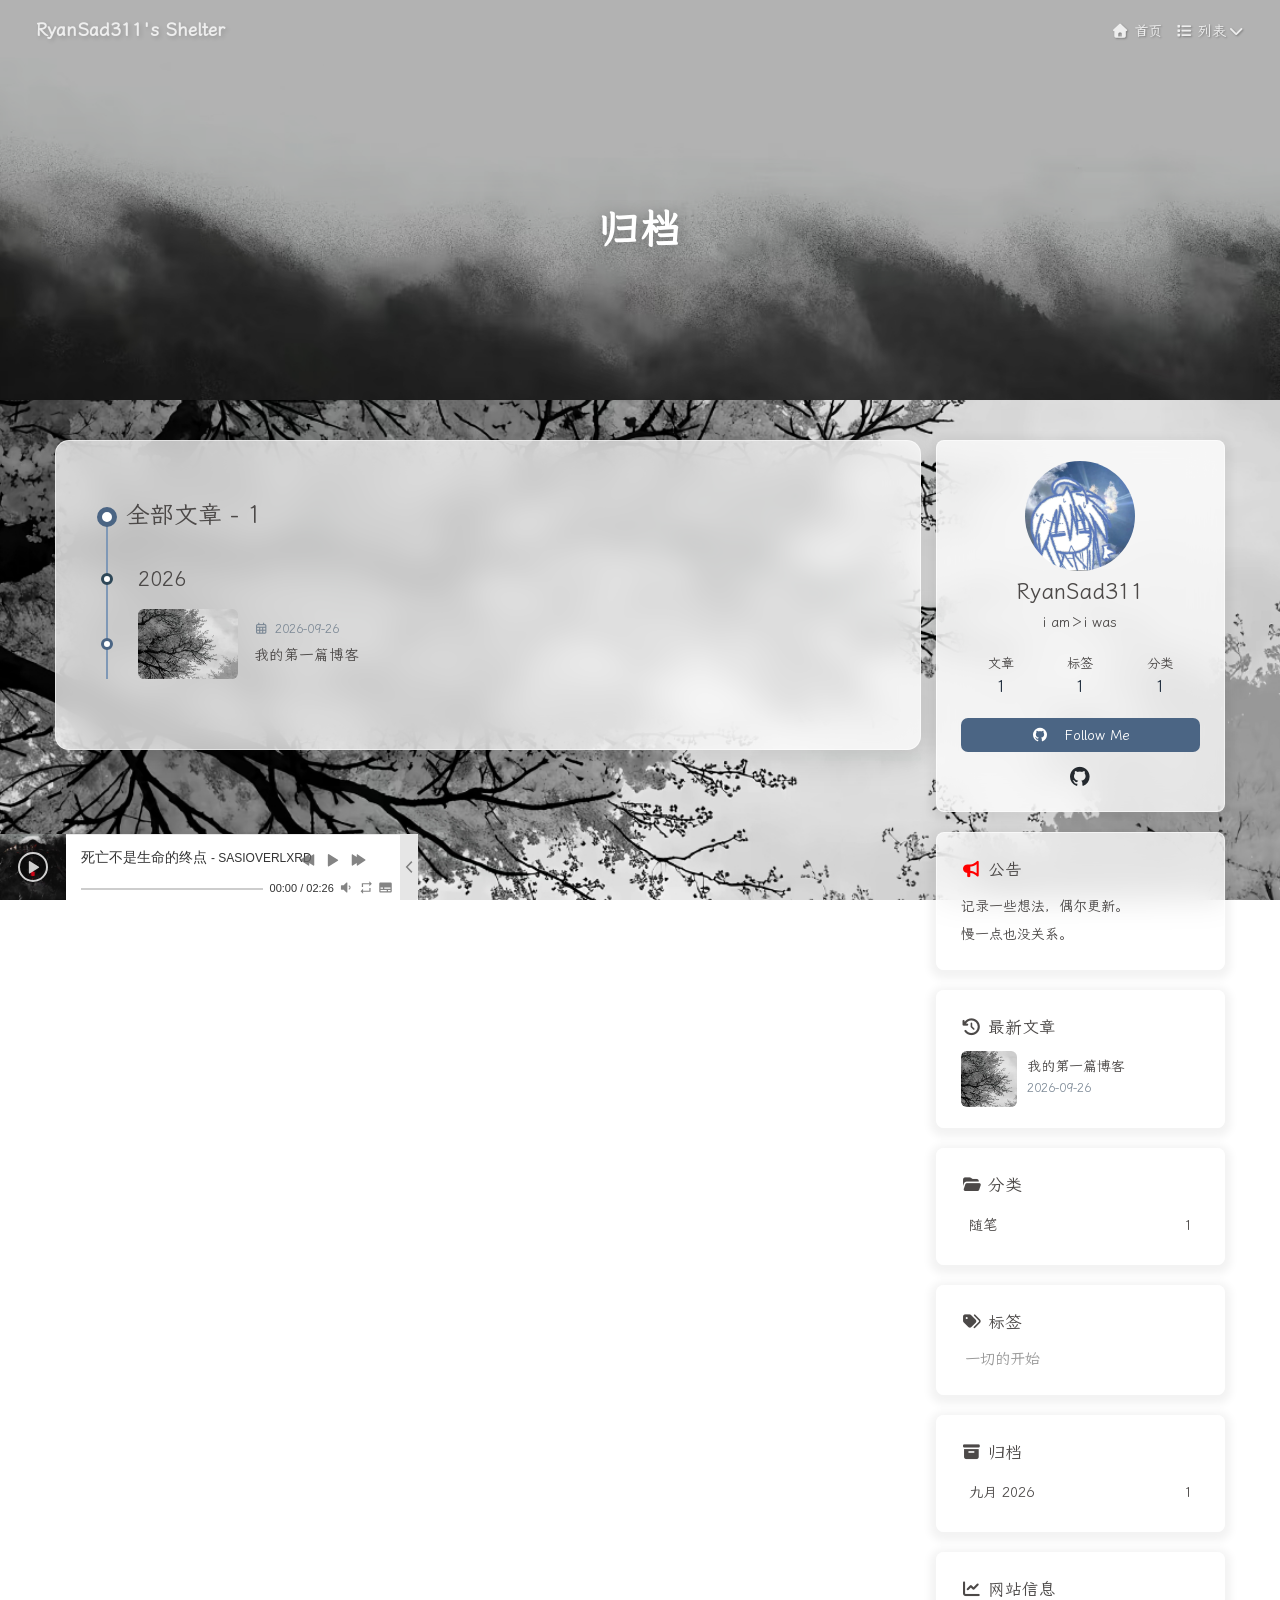
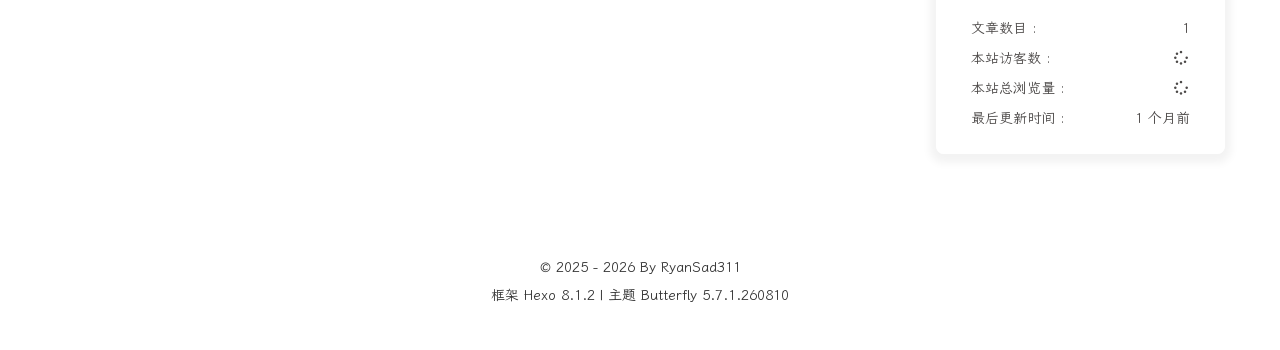
==== commit de7a48b1: "Site updated: 2026-10-19 15:34:44" ====
--- a/archives/index.html
+++ b/archives/index.html
@@ -5,10 +5,10 @@
 <meta property="og:site_name" content="RyanSad311&#39;s Shelter">
 <meta property="og:description" content="i am＞i was">
 <meta property="og:locale" content="zh_CN">
-<meta property="og:image" content="https://ryansad311.github.io/img/avatar-r.png">
+<meta property="og:image" content="https://ryansad311.github.io/img/avatar1.jpg">
 <meta property="article:author" content="RyanSad311">
 <meta name="twitter:card" content="summary">
-<meta name="twitter:image" content="https://ryansad311.github.io/img/avatar-r.png"><script type="application/ld+json"></script><link rel="shortcut icon" href="/img/favicon.png"><link rel="canonical" href="https://ryansad311.github.io/archives/index.html"><link rel="preconnect" href="//cdn.jsdelivr.net"/><link rel="preconnect" href="//busuanzi.ibruce.info"/><link rel="stylesheet" href="/css/index.css?v=5.7.1.260810"><link rel="stylesheet" href="/fontawesome/css/all.min.css"><link rel="stylesheet" href="/js/fancybox/fancybox.css" media="print" onload="this.media='all'"><script>
+<meta name="twitter:image" content="https://ryansad311.github.io/img/avatar1.jpg"><script type="application/ld+json"></script><link rel="shortcut icon" href="/img/favicon.png"><link rel="canonical" href="https://ryansad311.github.io/archives/index.html"><link rel="preconnect" href="//cdn.jsdelivr.net"/><link rel="preconnect" href="//busuanzi.ibruce.info"/><link rel="stylesheet" href="/css/index.css?v=5.7.1.260810"><link rel="stylesheet" href="/fontawesome/css/all.min.css"><link rel="stylesheet" href="/js/fancybox/fancybox.css" media="print" onload="this.media='all'"><script>
     (() => {
       
     const saveToLocal = {
@@ -188,7 +188,7 @@
   isToc: false,
   pageType: 'archive'
 }</script><link rel="stylesheet" href="/css/custom.css"><link rel="stylesheet" href="/fonts/lxgw/lxgwwenkai-regular.css"><meta name="generator" content="Hexo 8.1.2"><link rel="alternate" href="/atom.xml" title="RyanSad311's Shelter" type="application/atom+xml">
-</head><body><div class="bg-animation" id="web_bg" style="background-image: url(/img/bg1.jpg);"></div><div id="sidebar"><div id="menu-mask"></div><div id="sidebar-menus"><div class="avatar-img text-center"><img src="/img/avatar-r.png" onerror="this.onerror=null;this.src='/img/friend_404.gif'" alt="avatar"/></div><div class="site-data text-center"><a href="/archives/"><div class="headline">文章</div><div class="length-num">1</div></a><a href="/tags/"><div class="headline">标签</div><div class="length-num">1</div></a><a href="/categories/"><div class="headline">分类</div><div class="length-num">1</div></a></div><div class="menus_items"><div class="menus_item"><a class="site-page" href="/"><i class="fa-fw fas fa-home"></i><span> 首页</span></a></div><div class="menus_item"><span class="site-page group"><i class="fa-fw fas fa-list"></i><span> 列表</span><i class="fas fa-chevron-down"></i></span><ul class="menus_item_child"><li><a class="site-page child" href="/music/"><i class="fa-fw fas fa-music"></i><span> 音乐</span></a></li><li><a class="site-page child" href="/movies/"><i class="fa-fw fas fa-video"></i><span> 电影</span></a></li></ul></div></div></div></div><div class="page" id="body-wrap"><header class="not-home-page" id="page-header" style="background-image: url(/img/index1.jpg);"><nav id="nav"><span id="blog-info"><a class="nav-site-title" href="/"><span class="site-name">RyanSad311's Shelter</span></a></span><div id="menus"><div class="menus_items"><div class="menus_item"><a class="site-page" href="/"><i class="fa-fw fas fa-home"></i><span> 首页</span></a></div><div class="menus_item"><span class="site-page group"><i class="fa-fw fas fa-list"></i><span> 列表</span><i class="fas fa-chevron-down"></i></span><ul class="menus_item_child"><li><a class="site-page child" href="/music/"><i class="fa-fw fas fa-music"></i><span> 音乐</span></a></li><li><a class="site-page child" href="/movies/"><i class="fa-fw fas fa-video"></i><span> 电影</span></a></li></ul></div></div><div id="toggle-menu"><span class="site-page"><i class="fas fa-bars fa-fw"></i></span></div></div></nav><div id="page-site-info"><h1 id="site-title">归档</h1></div></header><main class="layout" id="content-inner"><div id="archive"><div class="article-sort-title">全部文章 - 1</div><div class="article-sort"><div class="article-sort-item year">2026</div><div class="article-sort-item"><a class="article-sort-item-img" href="/2026/09/26/%E6%88%91%E7%9A%84%E7%AC%AC%E4%B8%80%E7%AF%87%E5%8D%9A%E5%AE%A2/" title="我的第一篇博客"><img src="/img/bg1.jpg" alt="我的第一篇博客" onerror="this.onerror=null;this.src='/img/404.jpg'"></a><div class="article-sort-item-info"><div class="article-sort-item-time"><i class="far fa-calendar-alt"></i><time class="post-meta-date-created" datetime="2026-09-26T09:02:20.000Z" title="发表于 2026-09-26 17:02:20">2026-09-26</time></div><a class="article-sort-item-title" href="/2026/09/26/%E6%88%91%E7%9A%84%E7%AC%AC%E4%B8%80%E7%AF%87%E5%8D%9A%E5%AE%A2/" title="我的第一篇博客">我的第一篇博客</a></div></div></div></div><div class="aside-content" id="aside-content"><div class="card-widget card-info text-center"><div class="avatar-img"><img src="/img/avatar-r.png" onerror="this.onerror=null;this.src='/img/friend_404.gif'" alt="avatar"/></div><div class="author-info-name">RyanSad311</div><div class="author-info-description">i am＞i was</div><div class="site-data"><a href="/archives/"><div class="headline">文章</div><div class="length-num">1</div></a><a href="/tags/"><div class="headline">标签</div><div class="length-num">1</div></a><a href="/categories/"><div class="headline">分类</div><div class="length-num">1</div></a></div><a id="card-info-btn" target="_blank" rel="noopener" href="https://github.com/RyanSad311"><i class="fab fa-github"></i><span>Follow Me</span></a><div class="card-info-social-icons"><a class="social-icon" href="https://github.com/RyanSad311" target="_blank" title="Github"><i class="fab fa-github" style="color: #24292e;"></i></a></div></div><div class="card-widget card-announcement"><div class="item-headline"><i class="fas fa-bullhorn fa-shake"></i><span>公告</span></div><div class="announcement_content">记录一些想法，偶尔更新。<br/>慢一点也没关系。</div></div><div class="sticky_layout"><div class="card-widget card-recent-post"><div class="item-headline"><i class="fas fa-history"></i><span>最新文章</span></div><div class="aside-list"><div class="aside-list-item"><a class="thumbnail" href="/2026/09/26/%E6%88%91%E7%9A%84%E7%AC%AC%E4%B8%80%E7%AF%87%E5%8D%9A%E5%AE%A2/" title="我的第一篇博客"><img src="/img/bg1.jpg" onerror="this.onerror=null;this.src='/img/404.jpg'" alt="我的第一篇博客"/></a><div class="content"><a class="title" href="/2026/09/26/%E6%88%91%E7%9A%84%E7%AC%AC%E4%B8%80%E7%AF%87%E5%8D%9A%E5%AE%A2/" title="我的第一篇博客">我的第一篇博客</a><time datetime="2026-09-26T09:02:20.000Z" title="发表于 2026-09-26 17:02:20">2026-09-26</time></div></div></div></div><div class="card-widget card-categories"><div class="item-headline"><i class="fas fa-folder-open"></i><span>分类</span></div>
+</head><body><div class="bg-animation" id="web_bg" style="background-image: url(/img/bg1.jpg);"></div><div id="sidebar"><div id="menu-mask"></div><div id="sidebar-menus"><div class="avatar-img text-center"><img src="/img/avatar1.jpg" onerror="this.onerror=null;this.src='/img/friend_404.gif'" alt="avatar"/></div><div class="site-data text-center"><a href="/archives/"><div class="headline">文章</div><div class="length-num">1</div></a><a href="/tags/"><div class="headline">标签</div><div class="length-num">1</div></a><a href="/categories/"><div class="headline">分类</div><div class="length-num">1</div></a></div><div class="menus_items"><div class="menus_item"><a class="site-page" href="/"><i class="fa-fw fas fa-home"></i><span> 首页</span></a></div><div class="menus_item"><span class="site-page group"><i class="fa-fw fas fa-list"></i><span> 列表</span><i class="fas fa-chevron-down"></i></span><ul class="menus_item_child"><li><a class="site-page child" href="/music/"><i class="fa-fw fas fa-music"></i><span> 音乐</span></a></li><li><a class="site-page child" href="/movies/"><i class="fa-fw fas fa-video"></i><span> 电影</span></a></li></ul></div></div></div></div><div class="page" id="body-wrap"><header class="not-home-page" id="page-header" style="background-image: url(/img/index1.jpg);"><nav id="nav"><span id="blog-info"><a class="nav-site-title" href="/"><span class="site-name">RyanSad311's Shelter</span></a></span><div id="menus"><div class="menus_items"><div class="menus_item"><a class="site-page" href="/"><i class="fa-fw fas fa-home"></i><span> 首页</span></a></div><div class="menus_item"><span class="site-page group"><i class="fa-fw fas fa-list"></i><span> 列表</span><i class="fas fa-chevron-down"></i></span><ul class="menus_item_child"><li><a class="site-page child" href="/music/"><i class="fa-fw fas fa-music"></i><span> 音乐</span></a></li><li><a class="site-page child" href="/movies/"><i class="fa-fw fas fa-video"></i><span> 电影</span></a></li></ul></div></div><div id="toggle-menu"><span class="site-page"><i class="fas fa-bars fa-fw"></i></span></div></div></nav><div id="page-site-info"><h1 id="site-title">归档</h1></div></header><main class="layout" id="content-inner"><div id="archive"><div class="article-sort-title">全部文章 - 1</div><div class="article-sort"><div class="article-sort-item year">2026</div><div class="article-sort-item"><a class="article-sort-item-img" href="/2026/09/26/%E6%88%91%E7%9A%84%E7%AC%AC%E4%B8%80%E7%AF%87%E5%8D%9A%E5%AE%A2/" title="我的第一篇博客"><img src="/img/bg1.jpg" alt="我的第一篇博客" onerror="this.onerror=null;this.src='/img/404.jpg'"></a><div class="article-sort-item-info"><div class="article-sort-item-time"><i class="far fa-calendar-alt"></i><time class="post-meta-date-created" datetime="2026-09-26T09:02:20.000Z" title="发表于 2026-09-26 17:02:20">2026-09-26</time></div><a class="article-sort-item-title" href="/2026/09/26/%E6%88%91%E7%9A%84%E7%AC%AC%E4%B8%80%E7%AF%87%E5%8D%9A%E5%AE%A2/" title="我的第一篇博客">我的第一篇博客</a></div></div></div></div><div class="aside-content" id="aside-content"><div class="card-widget card-info text-center"><div class="avatar-img"><img src="/img/avatar1.jpg" onerror="this.onerror=null;this.src='/img/friend_404.gif'" alt="avatar"/></div><div class="author-info-name">RyanSad311</div><div class="author-info-description">i am＞i was</div><div class="site-data"><a href="/archives/"><div class="headline">文章</div><div class="length-num">1</div></a><a href="/tags/"><div class="headline">标签</div><div class="length-num">1</div></a><a href="/categories/"><div class="headline">分类</div><div class="length-num">1</div></a></div><a id="card-info-btn" target="_blank" rel="noopener" href="https://github.com/RyanSad311"><i class="fab fa-github"></i><span>Follow Me</span></a><div class="card-info-social-icons"><a class="social-icon" href="https://github.com/RyanSad311" target="_blank" title="Github"><i class="fab fa-github" style="color: #24292e;"></i></a></div></div><div class="card-widget card-announcement"><div class="item-headline"><i class="fas fa-bullhorn fa-shake"></i><span>公告</span></div><div class="announcement_content">记录一些想法，偶尔更新。<br/>慢一点也没关系。</div></div><div class="sticky_layout"><div class="card-widget card-recent-post"><div class="item-headline"><i class="fas fa-history"></i><span>最新文章</span></div><div class="aside-list"><div class="aside-list-item"><a class="thumbnail" href="/2026/09/26/%E6%88%91%E7%9A%84%E7%AC%AC%E4%B8%80%E7%AF%87%E5%8D%9A%E5%AE%A2/" title="我的第一篇博客"><img src="/img/bg1.jpg" onerror="this.onerror=null;this.src='/img/404.jpg'" alt="我的第一篇博客"/></a><div class="content"><a class="title" href="/2026/09/26/%E6%88%91%E7%9A%84%E7%AC%AC%E4%B8%80%E7%AF%87%E5%8D%9A%E5%AE%A2/" title="我的第一篇博客">我的第一篇博客</a><time datetime="2026-09-26T09:02:20.000Z" title="发表于 2026-09-26 17:02:20">2026-09-26</time></div></div></div></div><div class="card-widget card-categories"><div class="item-headline"><i class="fas fa-folder-open"></i><span>分类</span></div>
           <ul class="card-category-list" id="aside-cat-list">
             <li class="card-category-list-item "><a class="card-category-list-link" href="/categories/%E9%9A%8F%E7%AC%94/"><span class="card-category-list-name">随笔</span><span class="card-category-list-count">1</span></a></li>
           </ul></div><div class="card-widget card-tags"><div class="item-headline"><i class="fas fa-tags"></i><span>标签</span></div><div class="card-tag-cloud"><a href="/tags/%E4%B8%80%E5%88%87%E7%9A%84%E5%BC%80%E5%A7%8B/" style="font-size: 1.1em; color: #999">一切的开始</a></div></div><div class="card-widget card-archives">
@@ -206,7 +206,7 @@
         </li>
       
     </ul>
-  </div><div class="card-widget card-webinfo"><div class="item-headline"><i class="fas fa-chart-line"></i><span>网站信息</span></div><div class="webinfo"><div class="webinfo-item"><div class="item-name">文章数目 :</div><div class="item-count">1</div></div><div class="webinfo-item"><div class="item-name">本站访客数 :</div><div class="item-count" id="busuanzi_value_site_uv"><i class="fa-solid fa-spinner fa-spin"></i></div></div><div class="webinfo-item"><div class="item-name">本站总浏览量 :</div><div class="item-count" id="busuanzi_value_site_pv"><i class="fa-solid fa-spinner fa-spin"></i></div></div><div class="webinfo-item"><div class="item-name">最后更新时间 :</div><div class="item-count" id="last-push-date" data-lastPushDate="2026-10-18T05:22:03.917Z"><i class="fa-solid fa-spinner fa-spin"></i></div></div></div></div></div></div></main><footer id="footer"><div class="footer-other"><div class="footer-copyright"><span class="copyright">&copy;&nbsp;2025 - 2026 By RyanSad311</span><span class="framework-info"><span>框架 </span><a target="_blank" rel="noopener" href="https://hexo.io">Hexo 8.1.2</a><span class="footer-separator">|</span><span>主题 </span><a target="_blank" rel="noopener" href="https://github.com/jerryc127/hexo-theme-butterfly">Butterfly 5.7.1.260810</a></span></div></div></footer></div><div id="rightside"><div id="rightside-config-hide"><button id="darkmode" type="button" title="日间和夜间模式切换"><i class="fas fa-adjust"></i></button><button id="hide-aside-btn" type="button" title="单栏和双栏切换"><i class="fas fa-arrows-alt-h"></i></button></div><div id="rightside-config-show"><button id="rightside-config" type="button" title="设置"><i class="fas fa-cog fa-spin"></i></button><button id="go-up" type="button" title="回到顶部"><span class="scroll-percent"></span><i class="fas fa-arrow-up"></i></button></div></div><div><script src="/js/utils.js?v=5.7.1.260810"></script><script src="/js/main.js?v=5.7.1.260810"></script><script src="/js/fancybox/fancybox.umd.js"></script><div class="js-pjax"></div><link rel="stylesheet" href="/js/APlayer.min.css"><script src="/js/APlayer.min.js"></script><div id="my-aplayer" class="aplayer"></div><script src="/js/music.js"></script><script src="/js/activate-power-mode.min.js"></script><script>POWERMODE.colorful = false;
+  </div><div class="card-widget card-webinfo"><div class="item-headline"><i class="fas fa-chart-line"></i><span>网站信息</span></div><div class="webinfo"><div class="webinfo-item"><div class="item-name">文章数目 :</div><div class="item-count">1</div></div><div class="webinfo-item"><div class="item-name">本站访客数 :</div><div class="item-count" id="busuanzi_value_site_uv"><i class="fa-solid fa-spinner fa-spin"></i></div></div><div class="webinfo-item"><div class="item-name">本站总浏览量 :</div><div class="item-count" id="busuanzi_value_site_pv"><i class="fa-solid fa-spinner fa-spin"></i></div></div><div class="webinfo-item"><div class="item-name">最后更新时间 :</div><div class="item-count" id="last-push-date" data-lastPushDate="2026-10-19T07:34:44.076Z"><i class="fa-solid fa-spinner fa-spin"></i></div></div></div></div></div></div></main><footer id="footer"><div class="footer-other"><div class="footer-copyright"><span class="copyright">&copy;&nbsp;2025 - 2026 By RyanSad311</span><span class="framework-info"><span>框架 </span><a target="_blank" rel="noopener" href="https://hexo.io">Hexo 8.1.2</a><span class="footer-separator">|</span><span>主题 </span><a target="_blank" rel="noopener" href="https://github.com/jerryc127/hexo-theme-butterfly">Butterfly 5.7.1.260810</a></span></div></div></footer></div><div id="rightside"><div id="rightside-config-hide"><button id="darkmode" type="button" title="日间和夜间模式切换"><i class="fas fa-adjust"></i></button><button id="hide-aside-btn" type="button" title="单栏和双栏切换"><i class="fas fa-arrows-alt-h"></i></button></div><div id="rightside-config-show"><button id="rightside-config" type="button" title="设置"><i class="fas fa-cog fa-spin"></i></button><button id="go-up" type="button" title="回到顶部"><span class="scroll-percent"></span><i class="fas fa-arrow-up"></i></button></div></div><div><script src="/js/utils.js?v=5.7.1.260810"></script><script src="/js/main.js?v=5.7.1.260810"></script><script src="/js/fancybox/fancybox.umd.js"></script><div class="js-pjax"></div><link rel="stylesheet" href="/js/APlayer.min.css"><script src="/js/APlayer.min.js"></script><div id="my-aplayer" class="aplayer"></div><script src="/js/music.js"></script><script src="/js/activate-power-mode.min.js"></script><script>POWERMODE.colorful = false;
 POWERMODE.shake = false;
 POWERMODE.mobile = false;
 document.body.addEventListener('input', POWERMODE);
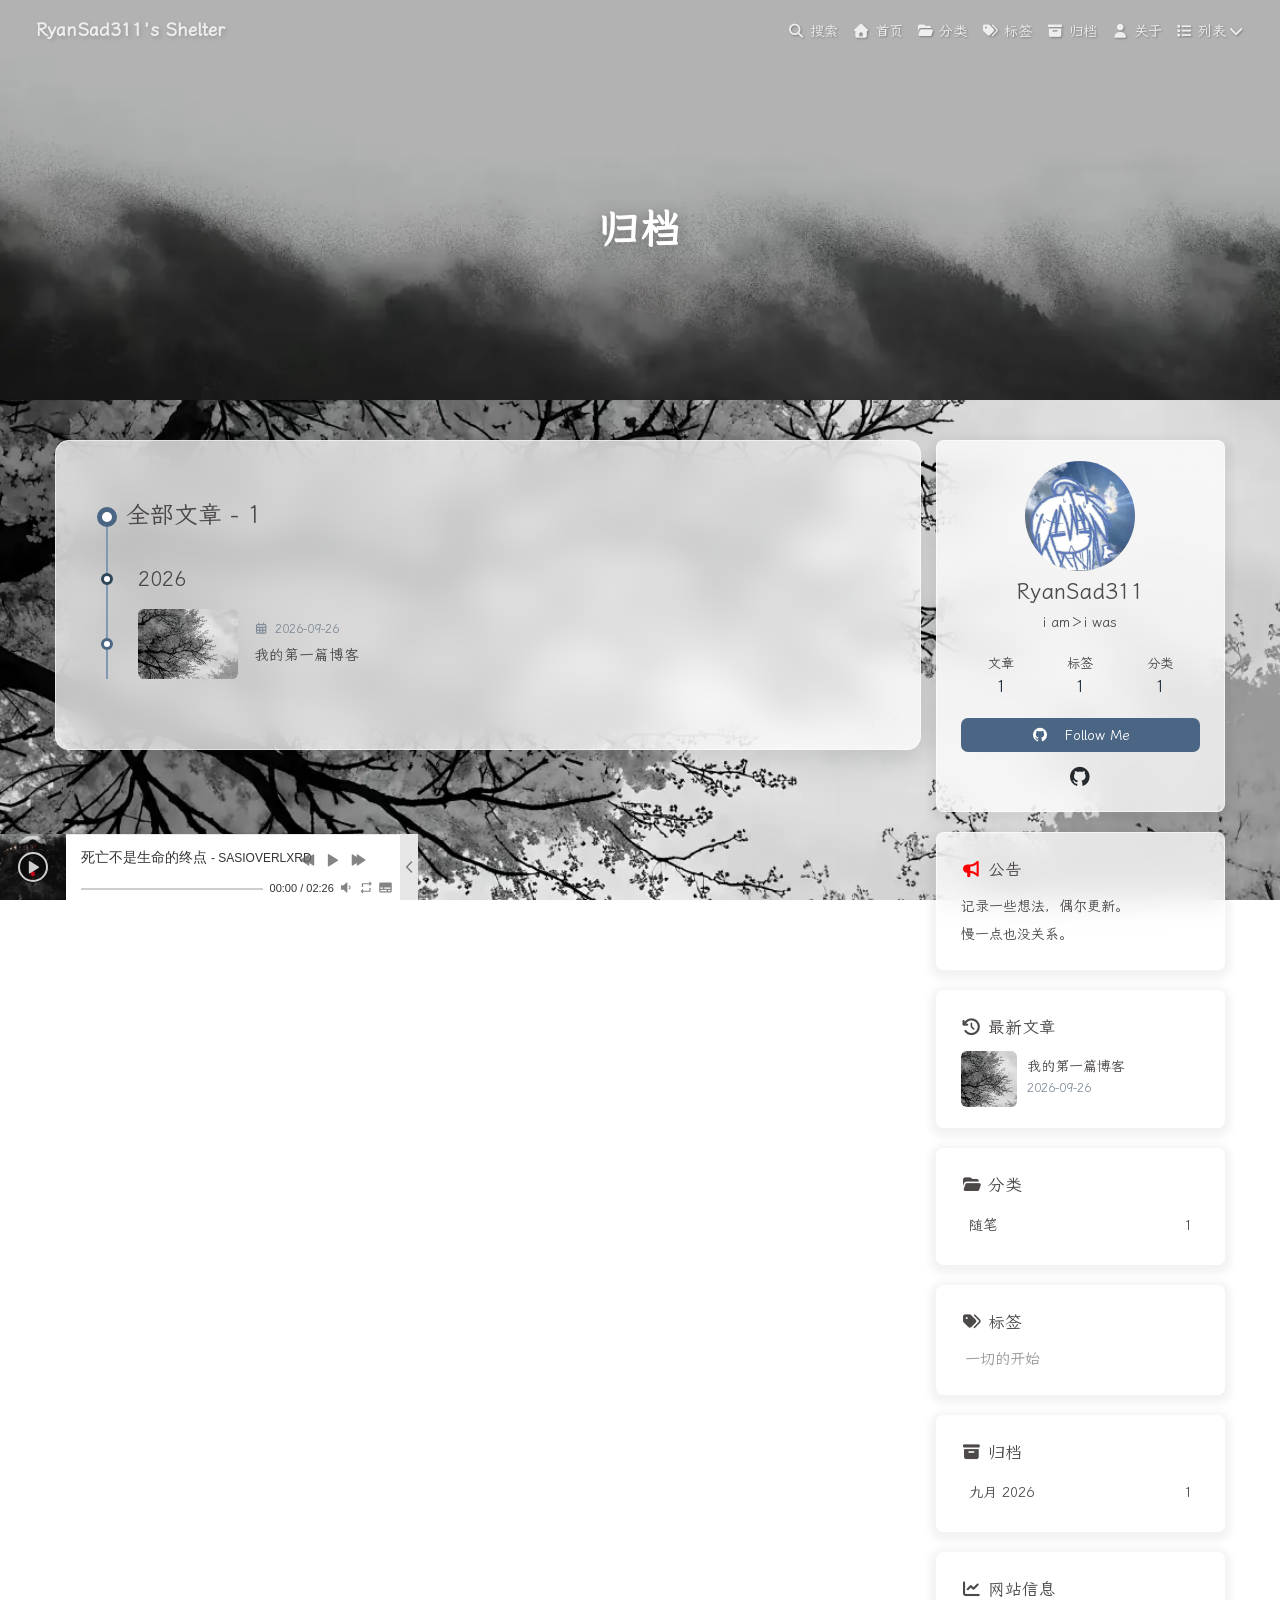
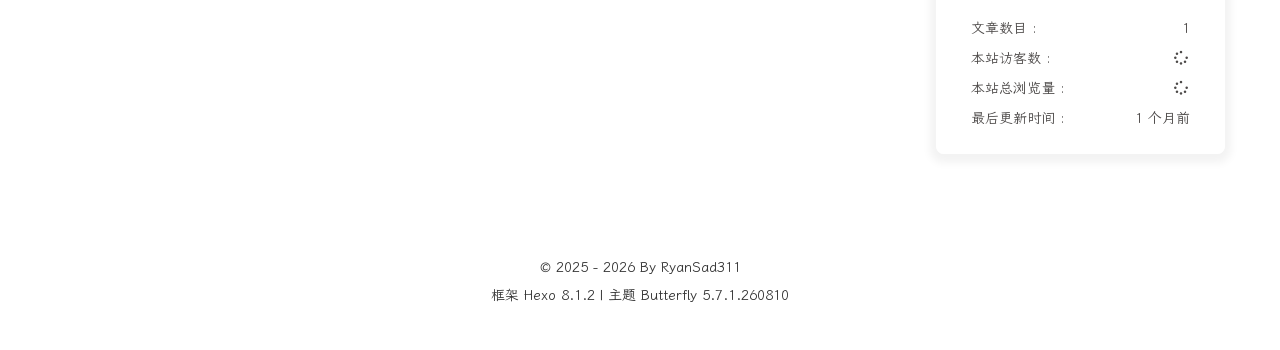
==== commit 4a007cbd: "Site updated: 2026-10-19 20:48:57" ====
--- a/archives/index.html
+++ b/archives/index.html
@@ -5,10 +5,10 @@
 <meta property="og:site_name" content="RyanSad311&#39;s Shelter">
 <meta property="og:description" content="i am＞i was">
 <meta property="og:locale" content="zh_CN">
-<meta property="og:image" content="https://ryansad311.github.io/img/avatar1.jpg">
+<meta property="og:image" content="https://ryansad311.github.io/img/avatar.webp">
 <meta property="article:author" content="RyanSad311">
 <meta name="twitter:card" content="summary">
-<meta name="twitter:image" content="https://ryansad311.github.io/img/avatar1.jpg"><script type="application/ld+json"></script><link rel="shortcut icon" href="/img/favicon.png"><link rel="canonical" href="https://ryansad311.github.io/archives/index.html"><link rel="preconnect" href="//cdn.jsdelivr.net"/><link rel="preconnect" href="//busuanzi.ibruce.info"/><link rel="stylesheet" href="/css/index.css?v=5.7.1.260810"><link rel="stylesheet" href="/fontawesome/css/all.min.css"><link rel="stylesheet" href="/js/fancybox/fancybox.css" media="print" onload="this.media='all'"><script>
+<meta name="twitter:image" content="https://ryansad311.github.io/img/avatar.webp"><script type="application/ld+json"></script><link rel="shortcut icon" href="/img/favicon.png"><link rel="canonical" href="https://ryansad311.github.io/archives/index.html"><link rel="preconnect" href="//cdn.jsdelivr.net"/><link rel="preconnect" href="//busuanzi.ibruce.info"/><link rel="stylesheet" href="/css/index.css?v=5.7.1.260810"><link rel="stylesheet" href="/fontawesome/css/all.min.css"><link rel="stylesheet" href="/js/fancybox/fancybox.css" media="print" onload="this.media='all'"><script>
     (() => {
       
     const saveToLocal = {
@@ -147,7 +147,7 @@
   </script><script>const GLOBAL_CONFIG = {
   root: '/',
   algolia: undefined,
-  localSearch: undefined,
+  localSearch: {"path":"/search.xml","preload":false,"top_n_per_article":1,"unescape":false,"pagination":{"enable":false,"hitsPerPage":8},"languages":{"hits_empty":"未找到符合您查询的内容：${query}","hits_stats":"共找到 ${hits} 篇文章"}},
   translate: undefined,
   highlight: {"plugin":"highlight.js","highlightCopy":true,"highlightLang":true,"highlightHeightLimit":false,"highlightFullpage":false,"highlightMacStyle":false},
   copy: {
@@ -188,7 +188,7 @@
   isToc: false,
   pageType: 'archive'
 }</script><link rel="stylesheet" href="/css/custom.css"><link rel="stylesheet" href="/fonts/lxgw/lxgwwenkai-regular.css"><meta name="generator" content="Hexo 8.1.2"><link rel="alternate" href="/atom.xml" title="RyanSad311's Shelter" type="application/atom+xml">
-</head><body><div class="bg-animation" id="web_bg" style="background-image: url(/img/bg1.jpg);"></div><div id="sidebar"><div id="menu-mask"></div><div id="sidebar-menus"><div class="avatar-img text-center"><img src="/img/avatar1.jpg" onerror="this.onerror=null;this.src='/img/friend_404.gif'" alt="avatar"/></div><div class="site-data text-center"><a href="/archives/"><div class="headline">文章</div><div class="length-num">1</div></a><a href="/tags/"><div class="headline">标签</div><div class="length-num">1</div></a><a href="/categories/"><div class="headline">分类</div><div class="length-num">1</div></a></div><div class="menus_items"><div class="menus_item"><a class="site-page" href="/"><i class="fa-fw fas fa-home"></i><span> 首页</span></a></div><div class="menus_item"><span class="site-page group"><i class="fa-fw fas fa-list"></i><span> 列表</span><i class="fas fa-chevron-down"></i></span><ul class="menus_item_child"><li><a class="site-page child" href="/music/"><i class="fa-fw fas fa-music"></i><span> 音乐</span></a></li><li><a class="site-page child" href="/movies/"><i class="fa-fw fas fa-video"></i><span> 电影</span></a></li></ul></div></div></div></div><div class="page" id="body-wrap"><header class="not-home-page" id="page-header" style="background-image: url(/img/index1.jpg);"><nav id="nav"><span id="blog-info"><a class="nav-site-title" href="/"><span class="site-name">RyanSad311's Shelter</span></a></span><div id="menus"><div class="menus_items"><div class="menus_item"><a class="site-page" href="/"><i class="fa-fw fas fa-home"></i><span> 首页</span></a></div><div class="menus_item"><span class="site-page group"><i class="fa-fw fas fa-list"></i><span> 列表</span><i class="fas fa-chevron-down"></i></span><ul class="menus_item_child"><li><a class="site-page child" href="/music/"><i class="fa-fw fas fa-music"></i><span> 音乐</span></a></li><li><a class="site-page child" href="/movies/"><i class="fa-fw fas fa-video"></i><span> 电影</span></a></li></ul></div></div><div id="toggle-menu"><span class="site-page"><i class="fas fa-bars fa-fw"></i></span></div></div></nav><div id="page-site-info"><h1 id="site-title">归档</h1></div></header><main class="layout" id="content-inner"><div id="archive"><div class="article-sort-title">全部文章 - 1</div><div class="article-sort"><div class="article-sort-item year">2026</div><div class="article-sort-item"><a class="article-sort-item-img" href="/2026/09/26/%E6%88%91%E7%9A%84%E7%AC%AC%E4%B8%80%E7%AF%87%E5%8D%9A%E5%AE%A2/" title="我的第一篇博客"><img src="/img/bg1.jpg" alt="我的第一篇博客" onerror="this.onerror=null;this.src='/img/404.jpg'"></a><div class="article-sort-item-info"><div class="article-sort-item-time"><i class="far fa-calendar-alt"></i><time class="post-meta-date-created" datetime="2026-09-26T09:02:20.000Z" title="发表于 2026-09-26 17:02:20">2026-09-26</time></div><a class="article-sort-item-title" href="/2026/09/26/%E6%88%91%E7%9A%84%E7%AC%AC%E4%B8%80%E7%AF%87%E5%8D%9A%E5%AE%A2/" title="我的第一篇博客">我的第一篇博客</a></div></div></div></div><div class="aside-content" id="aside-content"><div class="card-widget card-info text-center"><div class="avatar-img"><img src="/img/avatar1.jpg" onerror="this.onerror=null;this.src='/img/friend_404.gif'" alt="avatar"/></div><div class="author-info-name">RyanSad311</div><div class="author-info-description">i am＞i was</div><div class="site-data"><a href="/archives/"><div class="headline">文章</div><div class="length-num">1</div></a><a href="/tags/"><div class="headline">标签</div><div class="length-num">1</div></a><a href="/categories/"><div class="headline">分类</div><div class="length-num">1</div></a></div><a id="card-info-btn" target="_blank" rel="noopener" href="https://github.com/RyanSad311"><i class="fab fa-github"></i><span>Follow Me</span></a><div class="card-info-social-icons"><a class="social-icon" href="https://github.com/RyanSad311" target="_blank" title="Github"><i class="fab fa-github" style="color: #24292e;"></i></a></div></div><div class="card-widget card-announcement"><div class="item-headline"><i class="fas fa-bullhorn fa-shake"></i><span>公告</span></div><div class="announcement_content">记录一些想法，偶尔更新。<br/>慢一点也没关系。</div></div><div class="sticky_layout"><div class="card-widget card-recent-post"><div class="item-headline"><i class="fas fa-history"></i><span>最新文章</span></div><div class="aside-list"><div class="aside-list-item"><a class="thumbnail" href="/2026/09/26/%E6%88%91%E7%9A%84%E7%AC%AC%E4%B8%80%E7%AF%87%E5%8D%9A%E5%AE%A2/" title="我的第一篇博客"><img src="/img/bg1.jpg" onerror="this.onerror=null;this.src='/img/404.jpg'" alt="我的第一篇博客"/></a><div class="content"><a class="title" href="/2026/09/26/%E6%88%91%E7%9A%84%E7%AC%AC%E4%B8%80%E7%AF%87%E5%8D%9A%E5%AE%A2/" title="我的第一篇博客">我的第一篇博客</a><time datetime="2026-09-26T09:02:20.000Z" title="发表于 2026-09-26 17:02:20">2026-09-26</time></div></div></div></div><div class="card-widget card-categories"><div class="item-headline"><i class="fas fa-folder-open"></i><span>分类</span></div>
+</head><body><div class="bg-animation" id="web_bg" style="background-image: url(/img/bg-ink.webp);"></div><div id="sidebar"><div id="menu-mask"></div><div id="sidebar-menus"><div class="avatar-img text-center"><img src="/img/avatar.webp" onerror="this.onerror=null;this.src='/img/friend_404.gif'" alt="avatar"/></div><div class="site-data text-center"><a href="/archives/"><div class="headline">文章</div><div class="length-num">1</div></a><a href="/tags/"><div class="headline">标签</div><div class="length-num">1</div></a><a href="/categories/"><div class="headline">分类</div><div class="length-num">1</div></a></div><div class="menus_items"><div class="menus_item"><a class="site-page" href="/"><i class="fa-fw fas fa-home"></i><span> 首页</span></a></div><div class="menus_item"><a class="site-page" href="/categories/"><i class="fa-fw fas fa-folder-open"></i><span> 分类</span></a></div><div class="menus_item"><a class="site-page" href="/tags/"><i class="fa-fw fas fa-tags"></i><span> 标签</span></a></div><div class="menus_item"><a class="site-page" href="/archives/"><i class="fa-fw fas fa-archive"></i><span> 归档</span></a></div><div class="menus_item"><a class="site-page" href="/about/"><i class="fa-fw fas fa-user"></i><span> 关于</span></a></div><div class="menus_item"><span class="site-page group"><i class="fa-fw fas fa-list"></i><span> 列表</span><i class="fas fa-chevron-down"></i></span><ul class="menus_item_child"><li><a class="site-page child" href="/music/"><i class="fa-fw fas fa-music"></i><span> 音乐</span></a></li><li><a class="site-page child" href="/movies/"><i class="fa-fw fas fa-video"></i><span> 电影</span></a></li></ul></div></div></div></div><div class="page" id="body-wrap"><header class="not-home-page" id="page-header" style="background-image: url(/img/banner.webp);"><nav id="nav"><span id="blog-info"><a class="nav-site-title" href="/"><span class="site-name">RyanSad311's Shelter</span></a></span><div id="menus"><div id="search-button"><span class="site-page social-icon search"><i class="fas fa-search fa-fw"></i><span> 搜索</span></span></div><div class="menus_items"><div class="menus_item"><a class="site-page" href="/"><i class="fa-fw fas fa-home"></i><span> 首页</span></a></div><div class="menus_item"><a class="site-page" href="/categories/"><i class="fa-fw fas fa-folder-open"></i><span> 分类</span></a></div><div class="menus_item"><a class="site-page" href="/tags/"><i class="fa-fw fas fa-tags"></i><span> 标签</span></a></div><div class="menus_item"><a class="site-page" href="/archives/"><i class="fa-fw fas fa-archive"></i><span> 归档</span></a></div><div class="menus_item"><a class="site-page" href="/about/"><i class="fa-fw fas fa-user"></i><span> 关于</span></a></div><div class="menus_item"><span class="site-page group"><i class="fa-fw fas fa-list"></i><span> 列表</span><i class="fas fa-chevron-down"></i></span><ul class="menus_item_child"><li><a class="site-page child" href="/music/"><i class="fa-fw fas fa-music"></i><span> 音乐</span></a></li><li><a class="site-page child" href="/movies/"><i class="fa-fw fas fa-video"></i><span> 电影</span></a></li></ul></div></div><div id="toggle-menu"><span class="site-page"><i class="fas fa-bars fa-fw"></i></span></div></div></nav><div id="page-site-info"><h1 id="site-title">归档</h1></div></header><main class="layout" id="content-inner"><div id="archive"><div class="article-sort-title">全部文章 - 1</div><div class="article-sort"><div class="article-sort-item year">2026</div><div class="article-sort-item"><a class="article-sort-item-img" href="/2026/09/26/%E6%88%91%E7%9A%84%E7%AC%AC%E4%B8%80%E7%AF%87%E5%8D%9A%E5%AE%A2/" title="我的第一篇博客"><img src="/img/bg-ink.webp" alt="我的第一篇博客" onerror="this.onerror=null;this.src='/img/404.jpg'"></a><div class="article-sort-item-info"><div class="article-sort-item-time"><i class="far fa-calendar-alt"></i><time class="post-meta-date-created" datetime="2026-09-26T09:02:20.000Z" title="发表于 2026-09-26 17:02:20">2026-09-26</time></div><a class="article-sort-item-title" href="/2026/09/26/%E6%88%91%E7%9A%84%E7%AC%AC%E4%B8%80%E7%AF%87%E5%8D%9A%E5%AE%A2/" title="我的第一篇博客">我的第一篇博客</a></div></div></div></div><div class="aside-content" id="aside-content"><div class="card-widget card-info text-center"><div class="avatar-img"><img src="/img/avatar.webp" onerror="this.onerror=null;this.src='/img/friend_404.gif'" alt="avatar"/></div><div class="author-info-name">RyanSad311</div><div class="author-info-description">i am＞i was</div><div class="site-data"><a href="/archives/"><div class="headline">文章</div><div class="length-num">1</div></a><a href="/tags/"><div class="headline">标签</div><div class="length-num">1</div></a><a href="/categories/"><div class="headline">分类</div><div class="length-num">1</div></a></div><a id="card-info-btn" target="_blank" rel="noopener" href="https://github.com/RyanSad311"><i class="fab fa-github"></i><span>Follow Me</span></a><div class="card-info-social-icons"><a class="social-icon" href="https://github.com/RyanSad311" target="_blank" title="Github"><i class="fab fa-github" style="color: #24292e;"></i></a></div></div><div class="card-widget card-announcement"><div class="item-headline"><i class="fas fa-bullhorn fa-shake"></i><span>公告</span></div><div class="announcement_content">记录一些想法，偶尔更新。<br/>慢一点也没关系。</div></div><div class="sticky_layout"><div class="card-widget card-recent-post"><div class="item-headline"><i class="fas fa-history"></i><span>最新文章</span></div><div class="aside-list"><div class="aside-list-item"><a class="thumbnail" href="/2026/09/26/%E6%88%91%E7%9A%84%E7%AC%AC%E4%B8%80%E7%AF%87%E5%8D%9A%E5%AE%A2/" title="我的第一篇博客"><img src="/img/bg-ink.webp" onerror="this.onerror=null;this.src='/img/404.jpg'" alt="我的第一篇博客"/></a><div class="content"><a class="title" href="/2026/09/26/%E6%88%91%E7%9A%84%E7%AC%AC%E4%B8%80%E7%AF%87%E5%8D%9A%E5%AE%A2/" title="我的第一篇博客">我的第一篇博客</a><time datetime="2026-09-26T09:02:20.000Z" title="发表于 2026-09-26 17:02:20">2026-09-26</time></div></div></div></div><div class="card-widget card-categories"><div class="item-headline"><i class="fas fa-folder-open"></i><span>分类</span></div>
           <ul class="card-category-list" id="aside-cat-list">
             <li class="card-category-list-item "><a class="card-category-list-link" href="/categories/%E9%9A%8F%E7%AC%94/"><span class="card-category-list-name">随笔</span><span class="card-category-list-count">1</span></a></li>
           </ul></div><div class="card-widget card-tags"><div class="item-headline"><i class="fas fa-tags"></i><span>标签</span></div><div class="card-tag-cloud"><a href="/tags/%E4%B8%80%E5%88%87%E7%9A%84%E5%BC%80%E5%A7%8B/" style="font-size: 1.1em; color: #999">一切的开始</a></div></div><div class="card-widget card-archives">
@@ -206,8 +206,8 @@
         </li>
       
     </ul>
-  </div><div class="card-widget card-webinfo"><div class="item-headline"><i class="fas fa-chart-line"></i><span>网站信息</span></div><div class="webinfo"><div class="webinfo-item"><div class="item-name">文章数目 :</div><div class="item-count">1</div></div><div class="webinfo-item"><div class="item-name">本站访客数 :</div><div class="item-count" id="busuanzi_value_site_uv"><i class="fa-solid fa-spinner fa-spin"></i></div></div><div class="webinfo-item"><div class="item-name">本站总浏览量 :</div><div class="item-count" id="busuanzi_value_site_pv"><i class="fa-solid fa-spinner fa-spin"></i></div></div><div class="webinfo-item"><div class="item-name">最后更新时间 :</div><div class="item-count" id="last-push-date" data-lastPushDate="2026-10-19T07:34:44.076Z"><i class="fa-solid fa-spinner fa-spin"></i></div></div></div></div></div></div></main><footer id="footer"><div class="footer-other"><div class="footer-copyright"><span class="copyright">&copy;&nbsp;2025 - 2026 By RyanSad311</span><span class="framework-info"><span>框架 </span><a target="_blank" rel="noopener" href="https://hexo.io">Hexo 8.1.2</a><span class="footer-separator">|</span><span>主题 </span><a target="_blank" rel="noopener" href="https://github.com/jerryc127/hexo-theme-butterfly">Butterfly 5.7.1.260810</a></span></div></div></footer></div><div id="rightside"><div id="rightside-config-hide"><button id="darkmode" type="button" title="日间和夜间模式切换"><i class="fas fa-adjust"></i></button><button id="hide-aside-btn" type="button" title="单栏和双栏切换"><i class="fas fa-arrows-alt-h"></i></button></div><div id="rightside-config-show"><button id="rightside-config" type="button" title="设置"><i class="fas fa-cog fa-spin"></i></button><button id="go-up" type="button" title="回到顶部"><span class="scroll-percent"></span><i class="fas fa-arrow-up"></i></button></div></div><div><script src="/js/utils.js?v=5.7.1.260810"></script><script src="/js/main.js?v=5.7.1.260810"></script><script src="/js/fancybox/fancybox.umd.js"></script><div class="js-pjax"></div><link rel="stylesheet" href="/js/APlayer.min.css"><script src="/js/APlayer.min.js"></script><div id="my-aplayer" class="aplayer"></div><script src="/js/music.js"></script><script src="/js/activate-power-mode.min.js"></script><script>POWERMODE.colorful = false;
+  </div><div class="card-widget card-webinfo"><div class="item-headline"><i class="fas fa-chart-line"></i><span>网站信息</span></div><div class="webinfo"><div class="webinfo-item"><div class="item-name">文章数目 :</div><div class="item-count">1</div></div><div class="webinfo-item"><div class="item-name">本站访客数 :</div><div class="item-count" id="busuanzi_value_site_uv"><i class="fa-solid fa-spinner fa-spin"></i></div></div><div class="webinfo-item"><div class="item-name">本站总浏览量 :</div><div class="item-count" id="busuanzi_value_site_pv"><i class="fa-solid fa-spinner fa-spin"></i></div></div><div class="webinfo-item"><div class="item-name">最后更新时间 :</div><div class="item-count" id="last-push-date" data-lastPushDate="2026-10-19T12:48:56.482Z"><i class="fa-solid fa-spinner fa-spin"></i></div></div></div></div></div></div></main><footer id="footer"><div class="footer-other"><div class="footer-copyright"><span class="copyright">&copy;&nbsp;2025 - 2026 By RyanSad311</span><span class="framework-info"><span>框架 </span><a target="_blank" rel="noopener" href="https://hexo.io">Hexo 8.1.2</a><span class="footer-separator">|</span><span>主题 </span><a target="_blank" rel="noopener" href="https://github.com/jerryc127/hexo-theme-butterfly">Butterfly 5.7.1.260810</a></span></div></div></footer></div><div id="rightside"><div id="rightside-config-hide"><button id="darkmode" type="button" title="日间和夜间模式切换"><i class="fas fa-adjust"></i></button><button id="hide-aside-btn" type="button" title="单栏和双栏切换"><i class="fas fa-arrows-alt-h"></i></button></div><div id="rightside-config-show"><button id="rightside-config" type="button" title="设置"><i class="fas fa-cog fa-spin"></i></button><button id="go-up" type="button" title="回到顶部"><span class="scroll-percent"></span><i class="fas fa-arrow-up"></i></button></div></div><div><script src="/js/utils.js?v=5.7.1.260810"></script><script src="/js/main.js?v=5.7.1.260810"></script><script src="/js/fancybox/fancybox.umd.js"></script><div class="js-pjax"></div><link rel="stylesheet" href="/js/APlayer.min.css"><script src="/js/APlayer.min.js"></script><div id="my-aplayer" class="aplayer"></div><script src="/js/music.js"></script><script src="/js/activate-power-mode.min.js"></script><script>POWERMODE.colorful = false;
 POWERMODE.shake = false;
 POWERMODE.mobile = false;
 document.body.addEventListener('input', POWERMODE);
-</script><script async data-pjax src="//busuanzi.ibruce.info/busuanzi/2.3/busuanzi.pure.mini.js"></script></div></body></html>+</script><script async data-pjax src="//busuanzi.ibruce.info/busuanzi/2.3/busuanzi.pure.mini.js"></script><div id="local-search"><div class="search-dialog"><nav class="search-nav"><span class="search-dialog-title">搜索</span><i class="fas fa-spinner fa-pulse" id="loading-status" hidden="hidden"></i><button class="search-close-button"><i class="fas fa-times"></i></button></nav><div class="text-center" id="loading-database"><i class="fas fa-spinner fa-pulse"></i><span>  数据加载中</span></div><div class="local-search-input"><input placeholder="搜索文章" type="text"/></div><hr/><div id="local-search-results"></div><div class="ais-Pagination" id="local-search-pagination" style="display:none;"><ul class="ais-Pagination-list"></ul></div><div id="local-search-stats"></div></div><div id="search-mask"></div><script src="/js/search/local-search.js?v=5.7.1.260810"></script></div></div></body></html>
